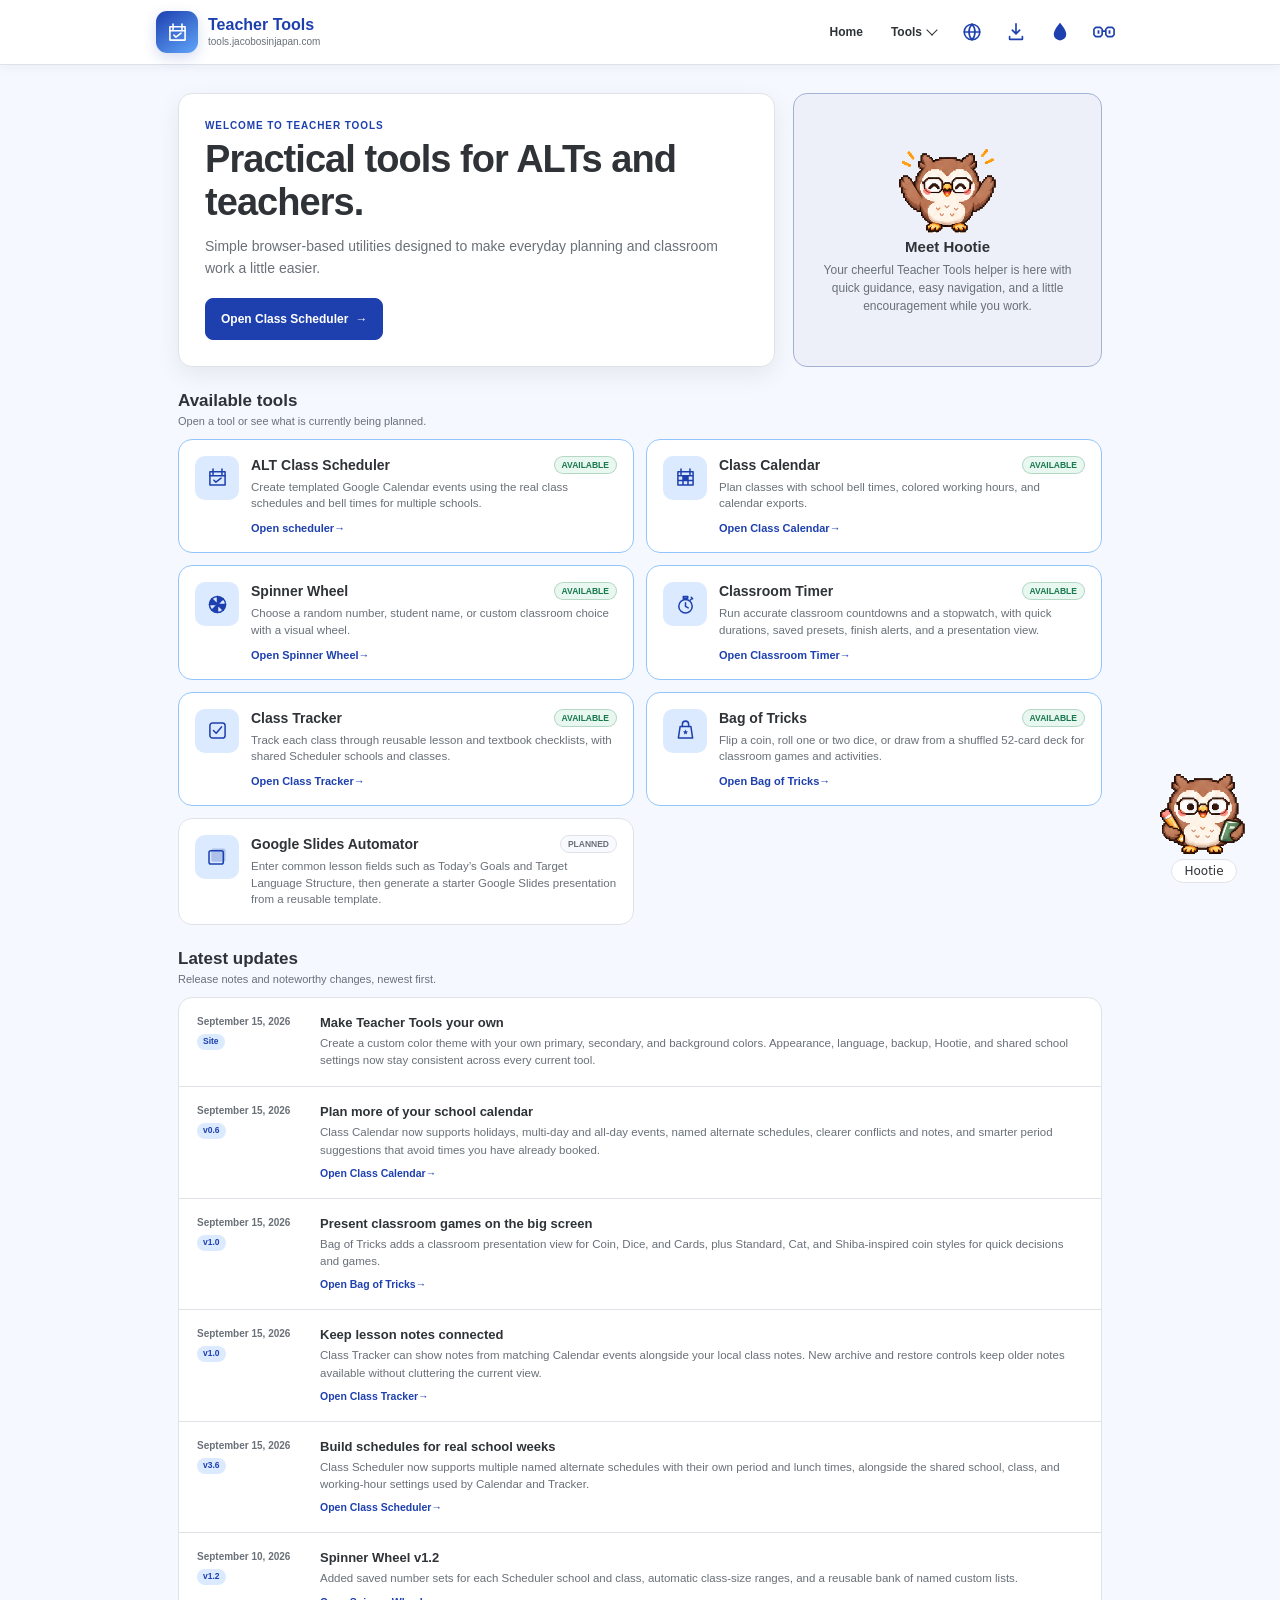
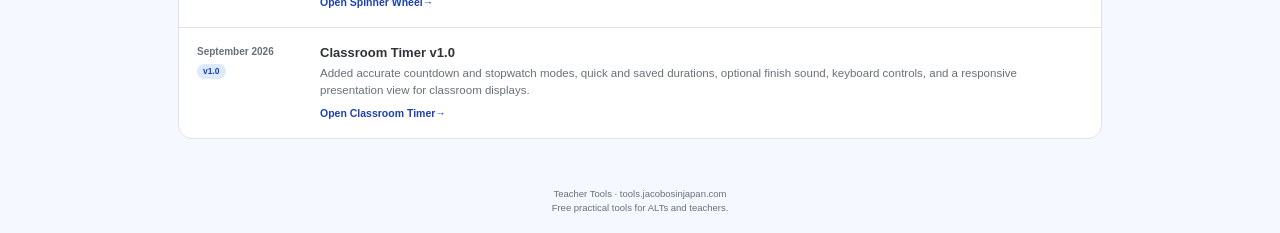
==== index.html @ 46472408 "Major Theme and Settings Update Added custom theme color selector, unified shared settings further, " ====
<!DOCTYPE html>
<!--
Teacher Tools Home
Copyright © 2026. All rights reserved.

-->
<html lang="en">
<head>
    <meta charset="UTF-8">
    <meta name="viewport" content="width=device-width, initial-scale=1.0">
    <meta name="description" content="Free practical browser-based tools for ALTs and teachers.">
    <title>Teacher Tools</title>
    <!-- TEACHER-TOOLS:FAVICON:START -->
    <link rel="icon" type="image/svg+xml" href="data:image/svg+xml,%3Csvg%20xmlns%3D%22http%3A%2F%2Fwww.w3.org%2F2000%2Fsvg%22%20viewBox%3D%220%200%2032%2032%22%3E%3Crect%20width%3D%2232%22%20height%3D%2232%22%20rx%3D%227%22%20fill%3D%22%232563eb%22%2F%3E%3Cg%20fill%3D%22none%22%20stroke%3D%22%23fff%22%20stroke-width%3D%222%22%20stroke-linecap%3D%22round%22%20stroke-linejoin%3D%22round%22%3E%3Cstyle%3E.fill%7Bfill%3A%23bfdbfe%3Bstroke%3A%23fff%7D%3C%2Fstyle%3E%3Cpath%20d%3D%22M7%209h18v16H7zM11%205v7M21%205v7M7%2014h18m-13%206%202.3%202.3%205.8-5.2%22%2F%3E%3C%2Fg%3E%3C%2Fsvg%3E">
<!-- TEACHER-TOOLS:FAVICON:END -->
    <!-- TEACHER-TOOLS:THEME-BOOTSTRAP:START -->
    <script>
        (() => {
            const key = "teacherTools.sitePreferences.v1";
            const languageKey = "teacherTools.siteLanguage.v1";
            const themes = ["ocean-blue", "color-pop", "pretty-in-pink", "true-dark", "custom"];

            try {
                const saved = JSON.parse(localStorage.getItem(key));
                const theme = saved && themes.includes(saved.theme) ? saved.theme : "ocean-blue";
                if (theme !== "ocean-blue") document.documentElement.setAttribute("data-theme", theme);
                if (theme === "custom") {
                    const valid = value => /^#[0-9a-f]{6}$/i.test(value || "");
                    const colors = {
                        primary: valid(saved.customColors?.primary) ? saved.customColors.primary.toLowerCase() : "#2563eb",
                        secondary: valid(saved.customColors?.secondary) ? saved.customColors.secondary.toLowerCase() : "#7c3aed",
                        background: valid(saved.customColors?.background) ? saved.customColors.background.toLowerCase() : "#f5f8ff"
                    };
                    const rgb = hex => [1, 3, 5].map(index => parseInt(hex.slice(index, index + 2), 16));
                    const hex = values => `#${values.map(value => Math.round(value).toString(16).padStart(2, "0")).join("")}`;
                    const mix = (a, b, amount) => hex(rgb(a).map((value, index) => value + (rgb(b)[index] - value) * amount));
                    const lum = value => { const channels = rgb(value).map(item => { const part = item / 255; return part <= .04045 ? part / 12.92 : ((part + .055) / 1.055) ** 2.4; }); return .2126 * channels[0] + .7152 * channels[1] + .0722 * channels[2]; };
                    const contrastText = value => 1.05 / (lum(value) + .05) >= (lum(value) + .05) / .05 ? "#ffffff" : "#111827";
                    const dark = lum(colors.background) < .3, surface = mix(colors.background, "#ffffff", dark ? .075 : .88), panel = mix(colors.background, surface, dark ? .42 : .68), text = dark ? "#f3f6fa" : "#24282d";
                    const tokens = { "--accent": colors.primary, "--accent-secondary": colors.secondary, "--accent-soft": mix(colors.primary, surface, dark ? .78 : .84), "--accent-border": mix(colors.primary, surface, dark ? .52 : .58), "--focus-ring": `${colors.primary}3d`, "--accent-contrast": contrastText(colors.primary), "--text": text, "--muted": mix(text, surface, dark ? .48 : .42), "--line": mix(text, surface, dark ? .79 : .86), "--bg": colors.background, "--surface": surface, "--panel": panel, "--danger": dark ? "#ff7676" : "#d93025", "--warning-bg": dark ? mix("#332b12", surface, .12) : "#fff8e1", "--warning-border": dark ? "#8a7125" : "#f5d67b", "--warning-text": dark ? "#ffe08a" : "#6f5200", "--tooltip-text": contrastText(colors.primary), "--custom-color-scheme": dark ? "dark" : "light" };
                    Object.entries(tokens).forEach(([name, value]) => document.documentElement.style.setProperty(name, value));
                }
            } catch (error) {
                // Ocean Blue remains the safe default when storage is unavailable.
            }

            try {
                const saved = JSON.parse(localStorage.getItem(languageKey));
                document.documentElement.lang = saved && ["en", "ja"].includes(saved.language)
                    ? saved.language
                    : "en";
            } catch (error) {
                document.documentElement.lang = "en";
            }
        })();
    </script>
<!-- TEACHER-TOOLS:THEME-BOOTSTRAP:END -->
    <style>
        /* TEACHER-TOOLS:SHARED-STYLES:START */
        /*
         * Teacher Tools canonical theme tokens.
         * This file is embedded into registered Workbench pages by the shared UI sync.
         * Published applets remain self-contained and never load this file at runtime.
         */

        :root {
            color-scheme: light;
            --accent: #1e40af;
            --accent-secondary: #60a5fa;
            --accent-soft: #dbeafe;
            --accent-border: #93c5fd;
            --focus-ring: rgba(30, 64, 175, 0.18);
            --text: #2f3337;
            --muted: #697078;
            --line: #dfe3e8;
            --bg: #f5f8ff;
            --surface: #ffffff;
            --panel: #f8faff;
            --danger: #d93025;
            --warning-bg: #fff8e1;
            --warning-border: #f5d67b;
            --warning-text: #6f5200;
            --tooltip-text: #ffffff;
        }

        html[data-theme="color-pop"] {
            --accent: #8b5cf6;
            --accent-secondary: #fbbf24;
            --accent-soft: #e9d5ff;
            --accent-border: #c4b5fd;
            --focus-ring: rgba(139, 92, 246, 0.18);
            --bg: #faf8ff;
            --panel: #fcfaff;
        }

        html[data-theme="pretty-in-pink"] {
            --accent: #db2777;
            --accent-secondary: #dd79a5;
            --accent-soft: #fce7f3;
            --accent-border: #f9a8d4;
            --focus-ring: rgba(219, 39, 119, 0.18);
            --bg: #fff8fb;
            --panel: #fffafd;
        }

        html[data-theme="true-dark"] {
            color-scheme: dark;
            --accent: #8ab4f8;
            --accent-secondary: #c4a7ff;
            --accent-soft: #18263c;
            --accent-border: #35557e;
            --focus-ring: rgba(138, 180, 248, 0.24);
            --text: #eef2f7;
            --muted: #a9b1bc;
            --line: #30363d;
            --bg: #000000;
            --surface: #0d0f12;
            --panel: #15191e;
            --danger: #ff7676;
            --warning-bg: #332b12;
            --warning-border: #8a7125;
            --warning-text: #ffe08a;
            --tooltip-text: #07101d;
        }

        html[data-theme="custom"] { color-scheme: var(--custom-color-scheme, light); }

        /* Global Teacher Tools page foundation */
        * { box-sizing: border-box; }

        html,
        body {
            min-height: 100%;
            margin: 0;
        }

        body {
            background: var(--bg);
            color: var(--text);
            font-family: -apple-system, BlinkMacSystemFont, "Segoe UI", Roboto, sans-serif;
            transition: background-color 180ms ease, color 180ms ease;
        }

        body.modal-open { overflow: hidden; }

        button,
        input,
        select,
        textarea { font: inherit; }

        button { -webkit-tap-highlight-color: transparent; }

        a:focus-visible,
        button:focus-visible,
        input:focus-visible,
        select:focus-visible,
        textarea:focus-visible,
        [tabindex]:focus-visible {
            outline: 2px solid var(--accent);
            outline-offset: 2px;
        }

        /* Shared Teacher Tools header */
        .site-header {
            position: sticky;
            top: 0;
            z-index: 100;
            background: var(--surface);
            border-bottom: 1px solid var(--line);
            box-shadow: 0 2px 12px rgba(0, 0, 0, 0.05);
        }
         .site-header-inner {
            position: relative;
            width: min(1000px, 100%);
            min-height: 64px;
            margin: 0 auto;
            padding: 9px 16px;
            display: flex;
            align-items: center;
            justify-content: space-between;
            gap: 18px;
        }
         .site-brand {
            min-width: 0;
            display: inline-flex;
            align-items: center;
            gap: 10px;
            color: inherit;
            text-decoration: none;
        }
         .site-brand-mark {
            width: 42px;
            height: 42px;
            flex: 0 0 42px;
            display: grid;
            place-items: center;
            color: #ffffff;
            background: linear-gradient(145deg, var(--accent), var(--accent-secondary));
            border-radius: 11px;
            box-shadow: 0 5px 14px var(--focus-ring);
        }
         html[data-theme="true-dark"] .site-brand-mark,
        html[data-theme="true-dark"] .button-primary { color: #07101d; }
         .site-brand-mark svg {
            width: 25px;
            height: 25px;
            fill: none;
            stroke: currentColor;
            stroke-width: 1.8;
            stroke-linecap: round;
            stroke-linejoin: round;
        }
         .site-brand-copy { min-width: 0; display: grid; gap: 1px; }
         .site-brand-title {
            overflow: hidden;
            color: var(--accent);
            font-size: 16px;
            font-weight: 750;
            line-height: 1.15;
            text-overflow: ellipsis;
            white-space: nowrap;
        }
         .site-brand-domain {
            overflow: hidden;
            color: var(--muted);
            font-size: 10px;
            line-height: 1.2;
            text-overflow: ellipsis;
            white-space: nowrap;
        }
         .site-nav,
        .site-header-actions { display: flex; align-items: center; gap: 4px; }
         .site-nav-link,
        .site-menu-toggle,
        .site-mobile-toggle {
            min-height: 40px;
            display: inline-flex;
            align-items: center;
            justify-content: center;
            gap: 6px;
            padding: 8px 11px;
            color: var(--text);
            background: transparent;
            border: 1px solid transparent;
            border-radius: 8px;
            font-size: 12px;
            font-weight: 650;
            line-height: 1;
            text-decoration: none;
            cursor: pointer;
        }
         .site-nav-link:hover,
        .site-menu-toggle:hover,
        .site-menu-toggle[aria-expanded="true"],
        .site-mobile-toggle:hover,
        .site-mobile-toggle[aria-expanded="true"] {
            color: var(--accent);
            background: var(--accent-soft);
            border-color: var(--accent-border);
        }
         .site-language-button,
         .site-data-button,
        .site-settings-button {
            width: 40px;
            height: 40px;
            flex: 0 0 40px;
            display: inline-flex;
            align-items: center;
            justify-content: center;
            padding: 0;
            color: var(--accent);
            background: transparent;
            border: 1px solid transparent;
            border-radius: 50%;
            cursor: pointer;
            transition: color 180ms ease;
        }
         .site-language-button:hover,
        .site-language-button[aria-expanded="true"],
        .site-data-button:hover,
        .site-data-button[aria-expanded="true"],
        .site-settings-button:hover,
        .site-settings-button[aria-expanded="true"] { color: var(--accent-secondary); }
         .site-language-button svg,
        .site-data-button svg {
            width: 22px;
            height: 22px;
            fill: none;
            stroke: currentColor;
            stroke-width: 1.8;
            stroke-linecap: round;
            stroke-linejoin: round;
        }
         .site-settings-button svg {
            width: 24px;
            height: 24px;
            fill: currentColor;
        }
         .settings-icon {
            width: 20px;
            height: 20px;
            fill: currentColor;
            transform-origin: center;
            transition: transform 260ms ease;
        }
         .icon-button:hover .settings-icon,
        .icon-button:focus-visible .settings-icon { transform: rotate(45deg); }
         .site-menu-chevron {
            width: 8px;
            height: 8px;
            border-right: 1.5px solid currentColor;
            border-bottom: 1.5px solid currentColor;
            transform: translateY(-2px) rotate(45deg);
            transition: transform 180ms ease;
        }
         .site-menu-toggle[aria-expanded="true"] .site-menu-chevron {
            transform: translateY(2px) rotate(225deg);
        }
         .site-mobile-toggle { width: 42px; height: 40px; padding: 0; display: none; line-height: 0; }
         .site-mobile-toggle svg {
            width: 22px;
            height: 22px;
            display: block;
            fill: none;
            stroke: currentColor;
            stroke-width: 2;
            stroke-linecap: round;
        }
         .site-tools-menu,
         .site-language-panel,
        .site-data-panel,
        .site-theme-panel {
            position: absolute;
            right: 16px;
            z-index: 120;
            top: calc(100% - 5px);
            background: var(--surface);
            border: 1px solid var(--line);
            border-radius: 11px;
            box-shadow: 0 16px 38px rgba(0, 0, 0, 0.18);
        }
         .site-tools-menu { width: min(300px, calc(100vw - 32px)); padding: 7px; }
        .site-data-panel { z-index: 121; width: min(380px, calc(100vw - 32px)); padding: 13px; }
        .site-language-panel { z-index: 121; width: min(340px, calc(100vw - 32px)); padding: 13px; }
        .site-theme-panel { z-index: 121; width: min(340px, calc(100vw - 32px)); padding: 13px; }
        .site-tools-menu[hidden], .site-language-panel[hidden], .site-data-panel[hidden], .site-theme-panel[hidden] { display: none; }
         .site-menu-label {
            padding: 6px 9px 5px;
            color: var(--muted);
            font-size: 9px;
            font-weight: 750;
            letter-spacing: 0.08em;
            text-transform: uppercase;
        }
         .site-menu-item {
            width: 100%;
            display: grid;
            grid-template-columns: 30px minmax(0, 1fr) auto;
            align-items: center;
            gap: 9px;
            padding: 8px 9px;
            color: var(--text);
            background: transparent;
            border: 0;
            border-radius: 8px;
            text-align: left;
            text-decoration: none;
        }
         a.site-menu-item:hover,
        .site-menu-item[aria-current="page"] { background: var(--accent-soft); }
        .site-menu-item[aria-disabled="true"] { opacity: 0.72; cursor: default; }
        .site-menu-home { display: none; }
         .site-menu-icon {
            width: 30px;
            height: 30px;
            display: grid;
            place-items: center;
            color: var(--accent);
            background: var(--accent-soft);
            border-radius: 7px;
            font-size: 14px;
        }
         .site-menu-icon svg {
            width: 20px;
            height: 20px;
            display: block;
            fill: none;
            stroke: currentColor;
            stroke-width: 1.7;
            stroke-linecap: round;
            stroke-linejoin: round;
        }
         .site-menu-icon .icon-fill {
            fill: currentColor;
            stroke: none;
        }
         .site-menu-name { display: block; font-size: 12px; font-weight: 700; }
         .site-menu-description {
            display: block;
            margin-top: 1px;
            color: var(--muted);
            font-size: 9.5px;
            font-weight: 500;
            line-height: 1.3;
        }
         .site-menu-status { color: var(--muted); font-size: 8.5px; font-weight: 700; }
         .site-language-header,
        .site-data-header,
        .site-theme-header {
            display: flex;
            align-items: center;
            justify-content: space-between;
            gap: 12px;
            margin-bottom: 3px;
        }
         .site-language-title,
        .site-data-title,
        .site-theme-title { margin: 0; font-size: 14px; }
         .site-language-close,
        .site-data-close,
        .site-theme-close,
        .close-button {
            width: 34px;
            height: 34px;
            display: inline-flex;
            align-items: center;
            justify-content: center;
            padding: 0;
            color: var(--muted);
            background: transparent;
            border: 0;
            border-radius: 7px;
            font-size: 22px;
            line-height: 1;
            cursor: pointer;
        }
         .site-language-close:hover,
        .site-data-close:hover,
        .site-theme-close:hover,
        .close-button:hover { color: var(--text); background: var(--panel); }
         .site-language-help,
        .site-data-help,
        .site-theme-help {
            margin: 0 0 11px;
            color: var(--muted);
            font-size: 10.5px;
            line-height: 1.45;
        }
        .site-language-label {
            display: block;
            margin: 0 0 5px;
            color: var(--text);
            font-size: 10.5px;
            font-weight: 700;
        }
        .site-language-select {
            width: 100%;
            min-height: 40px;
            padding: 8px 34px 8px 10px;
            color: var(--text);
            background: var(--surface);
            border: 1px solid var(--line);
            border-radius: 8px;
            font-size: 12px;
        }
        .site-language-select:hover { border-color: var(--accent-border); }
        .site-language-note {
            margin: 9px 0 0;
            color: var(--muted);
            font-size: 9.5px;
            line-height: 1.45;
        }
         .site-data-summary {
            display: grid;
            gap: 5px;
            margin: 0 0 11px;
            padding: 0;
            list-style: none;
        }
        .site-data-summary-item {
            display: flex;
            align-items: center;
            justify-content: space-between;
            gap: 10px;
            min-height: 30px;
            padding: 6px 8px;
            background: var(--panel);
            border: 1px solid var(--line);
            border-radius: 7px;
            font-size: 10.5px;
        }
        .site-data-summary-selection {
            min-width: 0;
            display: inline-flex;
            align-items: center;
            gap: 8px;
            cursor: pointer;
        }
        .site-data-checkbox {
            width: 16px;
            height: 16px;
            flex: 0 0 auto;
            margin: 0;
            accent-color: var(--accent);
            cursor: pointer;
        }
        .site-data-checkbox:disabled { cursor: default; opacity: 0.55; }
         .site-data-summary-state {
            flex: 0 0 auto;
            color: var(--muted);
            font-size: 8.5px;
            font-weight: 750;
            letter-spacing: 0.03em;
            text-transform: uppercase;
        }
         .site-data-summary-state.saved { color: var(--accent); }
         .site-data-summary-state.invalid { color: var(--danger); }
         .site-data-actions {
            display: grid;
            grid-template-columns: repeat(2, minmax(0, 1fr));
            gap: 8px;
        }
         .site-data-action {
            min-height: 38px;
            padding: 8px 10px;
            color: var(--text);
            background: var(--surface);
            border: 1px solid var(--line);
            border-radius: 8px;
            font-size: 10.5px;
            font-weight: 700;
            cursor: pointer;
        }
        .site-data-action:hover { color: var(--accent); border-color: var(--accent-border); }
        .site-data-action:disabled,
        .site-data-action:disabled:hover {
            color: var(--muted);
            background: var(--panel);
            border-color: var(--line);
            filter: none;
            cursor: not-allowed;
        }
         .site-data-action-primary {
            color: #ffffff;
            background: var(--accent);
            border-color: var(--accent);
        }
         .site-data-action-primary:hover { color: #ffffff; filter: brightness(0.96); }
         html[data-theme="true-dark"] .site-data-action-primary,
        html[data-theme="true-dark"] .site-data-action-primary:hover { color: #07101d; }
         .site-data-file {
            position: absolute;
            width: 1px;
            height: 1px;
            overflow: hidden;
            clip: rect(0 0 0 0);
            white-space: nowrap;
        }
         .site-data-note {
            margin: 10px 0 0;
            color: var(--muted);
            font-size: 9.5px;
            line-height: 1.45;
        }
         .site-data-status {
            min-height: 15px;
            margin: 7px 0 0;
            color: var(--muted);
            font-size: 9.5px;
            font-weight: 650;
            line-height: 1.4;
        }
         .site-data-status.error { color: var(--danger); }
         .site-theme-options {
            display: grid;
            grid-template-columns: repeat(2, minmax(0, 1fr));
            gap: 8px;
        }
         .site-theme-option {
            --theme-primary: #1e40af;
            --theme-secondary: #60a5fa;
            --theme-light: #dbeafe;
            position: relative;
            display: grid;
            gap: 6px;
            padding: 7px;
            border: 1px solid var(--line);
            border-radius: 8px;
            cursor: pointer;
        }
         .site-theme-option:hover,
        .site-theme-option.selected { border-color: var(--theme-primary); }
         .site-theme-option.selected {
            box-shadow: 0 0 0 2px color-mix(in srgb, var(--theme-primary) 18%, transparent);
        }
         .site-theme-option input { position: absolute; opacity: 0; pointer-events: none; }
        .site-theme-option:focus-within { outline: 2px solid var(--theme-primary); outline-offset: 2px; }
         .site-theme-preview {
            height: 25px;
            display: flex;
            overflow: hidden;
            border: 1px solid color-mix(in srgb, var(--theme-primary) 25%, transparent);
            border-radius: 5px;
        }
         .site-theme-preview span:nth-child(1) { flex: 1.35; background: var(--theme-primary); }
        .site-theme-preview span:nth-child(2) { flex: 0.8; background: var(--theme-secondary); }
        .site-theme-preview span:nth-child(3) { flex: 1; background: var(--theme-light); }
         .site-theme-name {
            overflow: hidden;
            color: var(--text);
            font-size: 9.5px;
            font-weight: 700;
            text-align: center;
            text-overflow: ellipsis;
            white-space: nowrap;
        }
         .site-theme-option[data-theme-option="color-pop"] {
            --theme-primary: #8b5cf6; --theme-secondary: #fbbf24; --theme-light: #e9d5ff;
        }
         .site-theme-option[data-theme-option="pretty-in-pink"] {
            --theme-primary: #db2777; --theme-secondary: #dd79a5; --theme-light: #fce7f3;
        }
        .site-theme-option[data-theme-option="true-dark"] {
            --theme-primary: #8ab4f8; --theme-secondary: #c4a7ff; --theme-light: #0d0f12;
        }
        .site-theme-option[data-theme-option="custom"] {
            --theme-primary: var(--custom-preview-primary, #2563eb);
            --theme-secondary: var(--custom-preview-secondary, #7c3aed);
            --theme-light: var(--custom-preview-background, #f5f8ff);
        }
        .site-custom-theme-controls {
            margin-top: 10px;
            padding-top: 10px;
            border-top: 1px solid var(--line);
        }
        .site-custom-theme-controls[hidden] { display: none; }
        .site-custom-theme-pickers { display: grid; grid-template-columns: repeat(3, minmax(0, 1fr)); gap: 7px; }
        .site-custom-theme-pickers label { display: grid; gap: 4px; color: var(--muted); font-size: 9.5px; font-weight: 700; text-align: center; }
        .site-custom-theme-pickers input[type="color"] { width: 100%; height: 34px; padding: 3px; background: var(--surface); border: 1px solid var(--line); border-radius: 7px; cursor: pointer; }
        .site-custom-theme-reset { width: 100%; min-height: 32px; margin-top: 8px; color: var(--accent); background: var(--surface); border: 1px solid var(--accent-border); border-radius: 7px; font: inherit; font-size: 9.5px; font-weight: 700; cursor: pointer; }
        .site-custom-theme-reset:hover { background: var(--accent-soft); }
        .site-custom-theme-note { margin: 7px 0 0; color: var(--muted); font-size: 9px; line-height: 1.4; }
        html[data-theme="custom"] .button-primary,
        html[data-theme="custom"] .primary { color: var(--accent-contrast) !important; }
        html[data-theme="custom"] .site-brand-mark { color: var(--accent-contrast); }

        /* Shared contextual help */
        .field-label-row,
        .section-heading-row,
        .mode-heading-row {
            display: flex;
            align-items: center;
            justify-content: space-between;
            gap: 8px;
        }

        .field-label-row {
            justify-content: flex-start;
            min-height: 15px;
        }

        .field-label-row > label,
        .field-label-row > .field-label { margin-block: 0; }

        .tooltip-trigger {
            width: 13px;
            height: 13px;
            flex: 0 0 13px;
            align-self: center;
            display: inline-grid;
            place-items: center;
            padding: 0;
            color: var(--accent);
            background: color-mix(in srgb, var(--accent-soft) 35%, var(--surface));
            border: 1px solid var(--accent-border);
            border-radius: 50%;
            font-family: Georgia, "Times New Roman", serif;
            font-size: 8.5px;
            font-weight: 750;
            line-height: 11px;
            cursor: help;
        }

        .tooltip-trigger:hover,
        .tooltip-trigger:focus-visible,
        .tooltip-trigger[aria-expanded="true"] {
            color: var(--accent-secondary);
            background: var(--accent-soft);
            border-color: var(--accent-secondary);
        }

        .teacher-tools-tooltip {
            --tooltip-arrow-left: 50%;
            --tooltip-background: var(--accent);
            --tooltip-border-color: var(--accent-border);
            --tooltip-foreground: var(--tooltip-text);
            position: fixed;
            z-index: 400;
            width: max-content;
            min-width: min(170px, calc(100vw - 24px));
            max-width: min(300px, calc(100vw - 24px));
            pointer-events: none;
        }

        .teacher-tools-tooltip[hidden] { display: none; }

        .teacher-tools-tooltip-content {
            max-height: calc(100dvh - 24px);
            overflow-y: auto;
            padding: 8px 10px;
            color: var(--tooltip-foreground);
            background: var(--tooltip-background);
            border: 1px solid var(--tooltip-border-color);
            border-radius: 8px;
            box-shadow: 0 8px 24px rgba(0, 0, 0, 0.22);
            font-size: 11px;
            font-weight: 500;
            line-height: 1.45;
            overflow-wrap: anywhere;
            white-space: normal;
        }

        .teacher-tools-tooltip::before {
            content: "";
            position: absolute;
            left: var(--tooltip-arrow-left);
            width: 9px;
            height: 9px;
            background: var(--tooltip-background);
            border: 1px solid var(--tooltip-border-color);
            transform: translateX(-50%) rotate(45deg);
        }

        .teacher-tools-tooltip[data-placement="below"]::before {
            top: -5px;
            border-right: 0;
            border-bottom: 0;
        }

        .teacher-tools-tooltip[data-placement="above"]::before {
            bottom: -5px;
            border-left: 0;
            border-top: 0;
        }

        .teacher-tools-tooltip.warning {
            --tooltip-background: var(--warning-text);
            --tooltip-border-color: var(--warning-border);
            --tooltip-foreground: var(--warning-bg);
        }

        /* Shared input and optional-mode patterns */
        .section-card,
        .mode-panel {
            padding: 15px;
            background: var(--panel);
            border: 1px solid var(--line);
            border-radius: 10px;
        }

        .section-card + .section-card,
        .section-card + .mode-panel,
        .mode-panel + .section-card { margin-top: 14px; }

        .section-heading {
            margin: 0;
            font-size: 14px;
            line-height: 1.3;
        }

        .section-copy {
            margin: 4px 0 12px;
            color: var(--muted);
            font-size: 11px;
            line-height: 1.45;
        }

        .control-grid {
            display: grid;
            grid-template-columns: repeat(2, minmax(0, 1fr));
            gap: 12px;
        }

        .field-full { grid-column: 1 / -1; }

        .checkbox-control,
        .mode-switch {
            display: inline-flex;
            align-items: center;
            gap: 8px;
            margin: 0;
            color: var(--text);
            font-size: 11.5px;
            font-weight: 650;
            cursor: pointer;
            user-select: none;
        }

        .mode-switch-group {
            flex: 0 0 auto;
            display: inline-flex;
            align-items: center;
            gap: 7px;
        }

        .checkbox-control input { accent-color: var(--accent); }

        .mode-panel {
            transition: background-color 180ms ease, border-color 180ms ease, box-shadow 180ms ease;
        }

        .mode-panel.active {
            color: var(--warning-text);
            background: var(--warning-bg);
            border-color: var(--warning-border);
            box-shadow: 0 0 0 1px color-mix(in srgb, var(--warning-border) 24%, transparent);
        }

        .mode-panel.active .section-copy,
        .mode-panel.active .helper-text { color: var(--warning-text); }

        .mode-panel.active .mode-switch,
        .mode-panel.active .field-label { color: var(--warning-text); }

        .mode-panel.active .tooltip-trigger {
            color: var(--warning-text);
            background: color-mix(in srgb, var(--warning-bg) 70%, var(--surface));
            border-color: var(--warning-border);
        }

        .mode-switch input {
            position: absolute;
            opacity: 0;
            pointer-events: none;
        }

        .mode-switch-track {
            position: relative;
            width: 42px;
            height: 23px;
            flex: 0 0 42px;
            background: color-mix(in srgb, var(--muted) 38%, var(--surface));
            border-radius: 999px;
            transition: background-color 180ms ease;
        }

        .mode-switch-track::after {
            content: "";
            position: absolute;
            top: 2px;
            left: 2px;
            width: 19px;
            height: 19px;
            background: var(--surface);
            border-radius: 50%;
            box-shadow: 0 1px 4px rgba(0, 0, 0, 0.25);
            transition: transform 180ms ease;
        }

        .mode-switch input:checked + .mode-switch-track { background: #e6a536; }
        .mode-switch input:checked + .mode-switch-track::after { transform: translateX(19px); }
        .mode-switch input:focus-visible + .mode-switch-track { outline: 2px solid var(--accent); outline-offset: 2px; }
        html[data-theme="true-dark"] .mode-switch-track::after { background: #f3f5f7; }

        .mode-details {
            margin-top: 13px;
            padding-top: 13px;
            border-top: 1px solid var(--warning-border);
        }

        .mode-details[hidden] { display: none; }

        .disclosure-button {
            min-height: 36px;
            display: inline-flex;
            align-items: center;
            gap: 6px;
            padding: 5px 0;
            color: var(--accent);
            background: transparent;
            border: 0;
            font-size: 11.5px;
            font-weight: 700;
            cursor: pointer;
        }

        .disclosure-indicator { transition: transform 180ms ease; }
        .disclosure-button[aria-expanded="true"] .disclosure-indicator { transform: rotate(45deg); }
        .disclosure-panel { margin-top: 9px; }
        .disclosure-panel[hidden] { display: none; }

        /* Canonical applet identity and Getting Started treatment. */
        body .app-shell .app-header .version-badge {
            flex: 0 0 auto;
            padding: 3px 7px;
            color: var(--accent);
            background: var(--accent-soft);
            border: 1px solid var(--accent-border);
            border-radius: 999px;
            font-size: 10px;
            font-weight: 750;
            line-height: 1.2;
            white-space: nowrap;
        }

        body .app-shell .app-header .help-button-mark {
            width: 21px;
            height: 21px;
            display: inline-grid;
            place-items: center;
            border: 1.8px solid currentColor;
            border-radius: 50%;
            font-size: 13px;
            font-weight: 800;
            line-height: 1;
        }

        body .app-shell .app-header .icon-button {
            width: 40px;
            height: 40px;
            flex: 0 0 40px;
            display: inline-flex;
            align-items: center;
            justify-content: center;
            padding: 0;
            color: var(--accent);
            background: transparent;
            border: 0;
            border-radius: 50%;
            cursor: pointer;
            transition: color 180ms ease;
        }

        body .app-shell .app-header .icon-button:hover,
        body .app-shell .app-header .icon-button:focus-visible {
            color: var(--accent-secondary);
            background: transparent;
            border-color: transparent;
        }

        #helpModal .tutorial-intro,
        #helpModal .help-intro,
        #helpModal .modal-intro,
        #tutorialModal .tutorial-intro {
            margin: 0 0 14px;
            color: var(--muted);
            font-size: 12px;
            line-height: 1.5;
        }

        #helpModal .tutorial-steps,
        #helpModal .help-steps,
        #helpModal .help-list,
        #tutorialModal .tutorial-steps {
            display: grid;
            gap: 10px;
            margin: 0;
            padding: 0;
            list-style: none;
        }

        #helpModal .tutorial-step,
        #helpModal .help-step,
        #helpModal .help-list > li,
        #tutorialModal .tutorial-step {
            display: grid;
            grid-template-columns: 30px minmax(0, 1fr);
            gap: 11px;
            align-items: start;
            padding: 12px;
            color: var(--text);
            background: var(--panel);
            border: 1px solid var(--line);
            border-radius: 9px;
        }

        #helpModal .tutorial-number,
        #helpModal .help-number,
        #tutorialModal .tutorial-number,
        #tutorialModal .tutorial-step-number {
            width: 30px;
            height: 30px;
            display: inline-grid;
            place-items: center;
            color: var(--accent);
            background: var(--accent-soft);
            border: 1px solid var(--accent-border);
            border-radius: 8px;
            font-size: 12px;
            font-weight: 800;
            line-height: 1;
        }

        #helpModal .tutorial-step h3,
        #helpModal .help-step h3,
        #helpModal .help-list h3,
        #tutorialModal .tutorial-step h3 {
            margin: 1px 0 3px;
            color: var(--text);
            font-size: 13px;
            font-weight: 750;
            line-height: 1.3;
        }

        #helpModal .tutorial-step p,
        #helpModal .help-step p,
        #helpModal .help-list p,
        #tutorialModal .tutorial-step p {
            margin: 0;
            color: var(--muted);
            font-size: 11px;
            line-height: 1.45;
        }

        #helpModal .notice,
        #helpModal .privacy-note,
        #tutorialModal .notice,
        #tutorialModal .privacy-note {
            margin: 12px 0 0;
            padding: 10px 12px;
            color: var(--warning-text);
            background: var(--warning-bg);
            border: 1px solid var(--warning-border);
            border-radius: 8px;
            font-size: 11px;
            line-height: 1.5;
        }

        #helpModal .tutorial-step .help-link,
        #tutorialModal .tutorial-step .tutorial-step-action {
            grid-column: 2;
            justify-self: start;
        }

        @media (max-width: 620px) {
            .site-header-inner { min-height: 58px; padding: 8px 10px; }
            .site-brand-mark { width: 38px; height: 38px; flex-basis: 38px; border-radius: 9px; }
            .site-brand-title { font-size: 14px; }
            .site-nav { display: none; }
            .site-mobile-toggle { display: inline-flex; }
            .site-tools-menu,
            .site-language-panel,
            .site-data-panel,
            .site-theme-panel { top: calc(100% - 4px); right: 10px; width: calc(100vw - 20px); }
            .site-menu-home { display: grid; }
            .control-grid { grid-template-columns: 1fr; }
            .field-full { grid-column: auto; }
            .section-card,
            .mode-panel { padding: 13px; }
        }

        @media (max-width: 380px) {
            .site-brand-domain { display: none; }
        }
/* TEACHER-TOOLS:SHARED-STYLES:END */

        .home-main {
            --success: #18794e;
            --success-soft: #e8f7ef;
            width: min(960px, 100%);
            margin: 0 auto;
            padding: 28px 18px 34px;
        }

        html[data-theme="true-dark"] .home-main {
            --success: #75d5a6;
            --success-soft: #163426;
        }

        .home-intro {
            display: grid;
            grid-template-columns: minmax(0, 1.45fr) minmax(230px, .75fr);
            gap: 18px;
            align-items: stretch;
        }

        .welcome-panel,
        .hootie-feature,
        .tool-entry,
        .updates-panel {
            background: var(--surface);
            border: 1px solid var(--line);
            border-radius: 14px;
            box-shadow: 0 8px 24px rgba(0,0,0,.07);
        }

        .welcome-panel {
            padding: 26px;
        }

        .welcome-kicker {
            margin: 0 0 7px;
            color: var(--accent);
            font-size: 10px;
            font-weight: 800;
            letter-spacing: .09em;
            text-transform: uppercase;
        }

        .welcome-title {
            max-width: 600px;
            margin: 0;
            color: var(--text);
            font-size: clamp(25px, 4vw, 38px);
            line-height: 1.12;
            letter-spacing: -.025em;
        }

        .welcome-copy {
            max-width: 620px;
            margin: 12px 0 0;
            color: var(--muted);
            font-size: 14px;
            line-height: 1.6;
        }

        .primary-link {
            min-height: 42px;
            display: inline-flex;
            align-items: center;
            justify-content: center;
            gap: 7px;
            margin-top: 18px;
            padding: 10px 15px;
            color: #ffffff;
            background: var(--accent);
            border: 1px solid var(--accent);
            border-radius: 8px;
            font-size: 12px;
            font-weight: 700;
            text-decoration: none;
        }

        .primary-link:hover { filter: brightness(.96); }

        html[data-theme="true-dark"] .primary-link { color: #07101d; }

        .hootie-feature {
            display: flex;
            flex-direction: column;
            align-items: center;
            justify-content: center;
            padding: 17px 20px 19px;
            text-align: center;
            background: color-mix(in srgb, var(--accent) 8%, var(--surface));
            border-color: color-mix(in srgb, var(--accent) 30%, var(--line));
            box-shadow: none;
        }

        .hootie-feature-art {
            width: 120px;
            height: 96px;
            flex: 0 0 auto;
            background: url('/assets/hootie/hootie-sprites.v2.webp') no-repeat -120px -96px / 480px 480px;
            image-rendering: pixelated;
        }

        .hootie-feature-title {
            margin: 0 0 6px;
            color: var(--text);
            font-size: 15px;
        }

        .hootie-feature-copy {
            margin: 0;
            color: var(--muted);
            font-size: 12px;
            line-height: 1.5;
        }

        .home-section {
            margin-top: 24px;
        }

        .section-heading-row {
            display: flex;
            align-items: end;
            justify-content: space-between;
            gap: 14px;
            margin-bottom: 9px;
        }

        .section-title {
            margin: 0;
            font-size: 17px;
        }

        .section-description {
            margin: 3px 0 0;
            color: var(--muted);
            font-size: 11px;
            line-height: 1.45;
        }

        .tool-list {
            display: grid;
            grid-template-columns: repeat(2, minmax(0, 1fr));
            gap: 12px;
        }

        .tool-entry {
            position: relative;
            display: grid;
            grid-template-columns: 44px minmax(0, 1fr);
            gap: 12px;
            padding: 16px;
            box-shadow: none;
        }

        .tool-entry.available {
            border-color: var(--accent-border);
        }

        .tool-icon {
            width: 44px;
            height: 44px;
            display: grid;
            place-items: center;
            color: var(--accent);
            background: var(--accent-soft);
            border-radius: 10px;
            font-size: 20px;
        }

        .tool-icon svg {
            width: 25px;
            height: 25px;
            display: block;
            fill: none;
            stroke: currentColor;
            stroke-width: 1.7;
            stroke-linecap: round;
            stroke-linejoin: round;
        }

        .tool-icon .icon-fill {
            fill: currentColor;
            stroke: none;
        }

        .tool-name-row {
            display: flex;
            align-items: center;
            justify-content: space-between;
            gap: 10px;
        }

        .tool-name {
            margin: 0;
            font-size: 14px;
        }

        .tool-status {
            flex: 0 0 auto;
            padding: 3px 7px;
            color: var(--muted);
            background: var(--panel);
            border: 1px solid var(--line);
            border-radius: 999px;
            font-size: 8.5px;
            font-weight: 750;
            text-transform: uppercase;
        }

        .tool-entry.available .tool-status {
            color: var(--success);
            background: var(--success-soft);
            border-color: color-mix(in srgb, var(--success) 25%, transparent);
        }

        .tool-description {
            margin: 5px 0 0;
            color: var(--muted);
            font-size: 11.5px;
            line-height: 1.45;
        }

        .tool-link {
            display: inline-flex;
            margin-top: 10px;
            color: var(--accent);
            font-size: 11px;
            font-weight: 700;
            text-decoration: none;
        }

        .tool-link:hover { text-decoration: underline; }

        .updates-panel {
            overflow: hidden;
            box-shadow: none;
        }

        .update-entry {
            display: grid;
            grid-template-columns: 105px minmax(0, 1fr);
            gap: 18px;
            padding: 17px 18px;
        }

        .update-entry + .update-entry { border-top: 1px solid var(--line); }

        .update-date {
            color: var(--muted);
            font-size: 10px;
            font-weight: 650;
            line-height: 1.4;
        }

        .update-version {
            display: inline-block;
            margin-top: 5px;
            padding: 2px 6px;
            color: var(--accent);
            background: var(--accent-soft);
            border-radius: 999px;
            font-size: 8.5px;
            font-weight: 750;
        }

        .update-title {
            margin: 0 0 5px;
            font-size: 13px;
        }

        .update-copy {
            margin: 0;
            color: var(--muted);
            font-size: 11.5px;
            line-height: 1.5;
        }

        .update-link {
            display: inline-flex;
            margin-top: 8px;
            color: var(--accent);
            font-size: 10.5px;
            font-weight: 700;
            text-decoration: none;
        }

        .update-link:hover { text-decoration: underline; }

        .site-footer {
            padding: 14px 18px 18px;
            color: var(--muted);
            text-align: center;
            font-size: 9.5px;
            line-height: 1.45;
        }

        @media (max-width: 700px) {
            .home-intro { grid-template-columns: 1fr; }
            .hootie-feature {
                display: grid;
                grid-template-columns: 120px minmax(0, 1fr);
                gap: 14px;
                text-align: left;
            }
        }

        @media (max-width: 620px) {
            .home-main { padding: 16px 8px 24px; }
            .welcome-panel { padding: 20px 17px; }
            .tool-list { grid-template-columns: 1fr; }
            .update-entry { grid-template-columns: 1fr; gap: 6px; }
            .update-version { margin: 0 0 0 6px; }
        }

        @media (max-width: 380px) {
            .welcome-title { font-size: 25px; }
            .hootie-feature { grid-template-columns: 1fr; text-align: center; }
            .tool-entry { grid-template-columns: 38px minmax(0, 1fr); padding: 13px; }
            .tool-icon { width: 38px; height: 38px; }
        }

        @media (prefers-reduced-motion: reduce) {
            *, *::before, *::after {
                scroll-behavior: auto !important;
                transition-duration: .01ms !important;
                animation-duration: .01ms !important;
            }
        }
    </style>
</head>
<body>
    <!-- TEACHER-TOOLS:SITE-HEADER:START -->
    <header class="site-header" data-teacher-tools-header>
        <div class="site-header-inner">
            <a class="site-brand" href="/" aria-label="Teacher Tools home" data-i18n-aria-label="nav.homeAria" aria-current="page">
                <span class="site-brand-mark" aria-hidden="true">
                    <svg viewBox="0 0 28 28">
                        <path d="M5.5 7.5h17v15h-17z" />
                        <path d="M9 4.5v6M19 4.5v6M5.5 12h17" />
                        <path d="m10 17 2.2 2.2L18 14.7" />
                    </svg>
                </span>
                <span class="site-brand-copy">
                    <span class="site-brand-title">Teacher Tools</span>
                    <span class="site-brand-domain">tools.jacobosinjapan.com</span>
                </span>
            </a>
             <div class="site-header-actions">
                <nav class="site-nav" aria-label="Main navigation" data-i18n-aria-label="nav.mainAria">
                    <a class="site-nav-link" href="/" data-i18n="nav.home" aria-current="page">Home</a>
                    <button type="button" id="siteToolsMenuButton" class="site-menu-toggle" aria-expanded="false" aria-controls="siteToolsMenu">
                        <span data-i18n="nav.tools">Tools</span> <span class="site-menu-chevron" aria-hidden="true"></span>
                    </button>
                </nav>
                 <button type="button" id="siteLanguageButton" class="site-language-button" aria-label="Open language settings" aria-expanded="false" aria-controls="siteLanguagePanel" title="Language" data-i18n-aria-label="language.open" data-i18n-title="language.title">
                    <svg viewBox="0 0 24 24" aria-hidden="true">
                        <circle cx="12" cy="12" r="8.5" />
                        <path d="M3.8 12h16.4M12 3.5c2.2 2.3 3.3 5.1 3.3 8.5S14.2 18.2 12 20.5M12 3.5C9.8 5.8 8.7 8.6 8.7 12s1.1 6.2 3.3 8.5" />
                    </svg>
                </button>
                 <button type="button" id="siteDataButton" class="site-data-button" aria-label="Open Teacher Tools backup and restore" aria-expanded="false" aria-controls="siteDataPanel" title="Backup & restore" data-i18n-aria-label="backup.open" data-i18n-title="backup.title">
                    <svg viewBox="0 0 24 24" aria-hidden="true">
                        <path d="M12 3v11M8 10l4 4 4-4M5 17v3h14v-3" />
                    </svg>
                </button>
                 <button type="button" id="siteSettingsButton" class="site-settings-button" aria-label="Open site appearance settings" aria-expanded="false" aria-controls="siteThemePanel" title="Appearance" data-i18n-aria-label="appearance.open" data-i18n-title="appearance.title">
                    <svg viewBox="0 0 24 24" aria-hidden="true">
                        <path d="M12 2.8S5.8 9.6 5.8 14.2a6.2 6.2 0 0 0 12.4 0C18.2 9.6 12 2.8 12 2.8Z" />
                    </svg>
                </button>
                 <button type="button" id="siteHootieButton" class="site-data-button site-hootie-button" aria-label="Tuck Hootie away" aria-pressed="true" title="Tuck Hootie away" hidden>
                    <svg viewBox="0 0 24 24" aria-hidden="true" focusable="false">
                        <path d="M3 7h5l2 2v6l-2 2H3l-2-2V9Zm13 0h5l2 2v6l-2 2h-5l-2-2V9ZM10 11h4" />
                        <path d="M5 10h2v4H5zm12 0h2v4h-2z" fill="currentColor" stroke="none" />
                    </svg>
                </button>
                 <button type="button" id="siteMobileMenuButton" class="site-mobile-toggle" aria-label="Open navigation" aria-expanded="false" aria-controls="siteToolsMenu" data-i18n-aria-label="nav.open">
                    <svg viewBox="0 0 24 24" aria-hidden="true">
                        <path d="M5 7h14M5 12h14M5 17h14" />
                    </svg>
                </button>
            </div>
             <nav id="siteToolsMenu" class="site-tools-menu" aria-label="Tools" data-i18n-aria-label="nav.tools" hidden>
                <a class="site-menu-item site-menu-home" href="/" aria-current="page">
                    <span class="site-menu-icon" aria-hidden="true">⌂</span>
                    <span><span class="site-menu-name" data-i18n="nav.home">Home</span><span class="site-menu-description" data-i18n="nav.homeDescription">Teacher Tools overview and updates</span></span>
                    <span class="site-menu-status" data-i18n="nav.status.HERE">HERE</span>
                </a>
                 <div class="site-menu-label" data-i18n="nav.available">Available tools</div>
                <a class="site-menu-item" href="/scheduler/">
                    <span class="site-menu-icon" aria-hidden="true">
                        <svg viewBox="0 0 28 28">
                            <path d="M5.5 7.5h17v15h-17z" />
                            <path d="M9 4.5v6M19 4.5v6M5.5 12h17" />
                            <path d="m10 17 2.2 2.2L18 14.7" />
                        </svg>
                    </span>
                    <span><span class="site-menu-name" data-i18n="tool.scheduler">Class Scheduler</span><span class="site-menu-description" data-i18n="tool.schedulerDescription">Create calendar events from bell times</span></span>
                    <span class="site-menu-status" data-i18n="nav.status.OPEN">OPEN</span>
                </a>
                <a class="site-menu-item" href="/calendar/">
                    <span class="site-menu-icon" aria-hidden="true">
                        <svg viewBox="0 0 28 28">
                            <path d="M5.5 7.5h17v15h-17zM9 4.5v6M19 4.5v6M5.5 12h17M11.2 12v10.5M16.8 12v10.5M5.5 17.25h17" />
                            <path class="icon-fill" d="M11.2 12h5.6v5.25h-5.6z" />
                        </svg>
                    </span>
                    <span><span class="site-menu-name" data-i18n="tool.calendar">Class Calendar</span><span class="site-menu-description" data-i18n="tool.calendarDescription">Plan classes with school bell times</span></span>
                    <span class="site-menu-status" data-i18n="nav.status.OPEN">OPEN</span>
                </a>
                <a class="site-menu-item" href="/spinner/">
                    <span class="site-menu-icon" aria-hidden="true">
                        <svg viewBox="0 0 28 28">
                            <path class="icon-fill" d="M14 14V5a9 9 0 0 1 6.36 2.64ZM14 14h9a9 9 0 0 1-2.64 6.36ZM14 14v9a9 9 0 0 1-6.36-2.64ZM14 14H5a9 9 0 0 1 2.64-6.36Z" />
                            <circle cx="14" cy="14" r="9" />
                            <path d="M14 5v18M5 14h18M7.64 7.64l12.72 12.72M20.36 7.64 7.64 20.36" />
                        </svg>
                    </span>
                    <span><span class="site-menu-name" data-i18n="tool.spinner">Spinner Wheel</span><span class="site-menu-description" data-i18n="tool.spinnerDescription">Choose a random number, name, or custom choice</span></span>
                    <span class="site-menu-status" data-i18n="nav.status.OPEN">OPEN</span>
                </a>
                 <a class="site-menu-item" href="/timer/">
                    <span class="site-menu-icon" aria-hidden="true">
                        <svg viewBox="0 0 28 28">
                            <circle cx="14" cy="16" r="7.5" />
                            <path d="M11.5 5h5v2h-5zM14 7v1.5" />
                            <path d="m19.5 9 2-2M20.5 6l1.5 1.5" />
                            <path d="M14 12v4l3 1.8" />
                        </svg>
                    </span>
                    <span><span class="site-menu-name" data-i18n="tool.timer">Classroom Timer</span><span class="site-menu-description" data-i18n="tool.timerDescription">Time classroom activities and games</span></span>
                    <span class="site-menu-status" data-i18n="nav.status.OPEN">OPEN</span>
                </a>
                 <a class="site-menu-item" href="/tracker/">
                    <span class="site-menu-icon" aria-hidden="true">
                        <svg viewBox="0 0 28 28">
                            <rect x="5.5" y="5.5" width="17" height="17" rx="3" />
                            <path d="m9.5 14 3 3 6-7" />
                        </svg>
                    </span>
                    <span><span class="site-menu-name" data-i18n="tool.tracker">Class Tracker</span><span class="site-menu-description" data-i18n="tool.trackerDescription">Track lesson and textbook progress</span></span>
                    <span class="site-menu-status" data-i18n="nav.status.OPEN">OPEN</span>
                </a>
                 <a class="site-menu-item" href="/tricks/">
                    <span class="site-menu-icon" aria-hidden="true">
                        <svg viewBox="0 0 28 28">
                            <path d="M8 9.5h12l2 13H6Z" />
                            <path d="M10.5 9.5V7a3.5 3.5 0 0 1 7 0v2.5" />
                            <path class="icon-fill" d="m14 13 .8 1.8 2 .2-1.5 1.4.4 2-1.7-1-1.7 1 .4-2-1.5-1.4 2-.2Z" />
                        </svg>
                    </span>
                    <span><span class="site-menu-name" data-i18n="tool.tricks">Bag of Tricks</span><span class="site-menu-description" data-i18n="tool.tricksDescription">Flip, roll, and draw for classroom games</span></span>
                    <span class="site-menu-status" data-i18n="nav.status.OPEN">OPEN</span>
                </a>

                 <div class="site-menu-label" data-i18n="nav.planned">Planned tools</div>
                 <div class="site-menu-item" aria-disabled="true">
                    <span class="site-menu-icon" aria-hidden="true">
                        <svg viewBox="0 0 28 28">
                            <rect class="icon-fill" x="7" y="5" width="16" height="15" rx="2" opacity=".24" />
                            <rect x="4.5" y="7.5" width="16" height="15" rx="2" />
                        </svg>
                    </span>
                    <span><span class="site-menu-name" data-i18n="tool.slides">Google Slides Automator</span><span class="site-menu-description" data-i18n="tool.slidesDescription">Build lesson slides from common fields</span></span>
                    <span class="site-menu-status" data-i18n="nav.status.PLANNED">PLANNED</span>
                </div>
            </nav>
             <section id="siteDataPanel" class="site-data-panel" role="dialog" aria-labelledby="siteDataTitle" hidden>
                <div class="site-data-header">
                    <h2 id="siteDataTitle" class="site-data-title" data-i18n="backup.title">Backup & restore</h2>
                    <button type="button" id="siteDataCloseButton" class="site-data-close" aria-label="Close backup and restore" data-i18n-aria-label="backup.close">×</button>
                </div>
                <p class="site-data-help" data-i18n="backup.help">Choose which saved data to include in one local backup file. Nothing is uploaded.</p>
                <ul id="siteDataSummary" class="site-data-summary" aria-label="Saved Teacher Tools data" data-i18n-aria-label="backup.summaryAria"></ul>
                <div class="site-data-actions">
                    <button type="button" id="siteDataExportButton" class="site-data-action site-data-action-primary" data-i18n="backup.exportAll">Export all data</button>
                    <button type="button" id="siteDataImportButton" class="site-data-action" data-i18n="backup.import">Import backup</button>
                </div>
                <input type="file" id="siteDataImportFile" class="site-data-file" accept=".json,application/json">
                <p class="site-data-note" data-i18n="backup.note">Importing replaces saved data for tools included in the file. Data for other tools remains unchanged. Older Scheduler and Spinner Wheel backup files are supported.</p>
                <p id="siteDataStatus" class="site-data-status" role="status" aria-live="polite"></p>
            </section>
             <section id="siteLanguagePanel" class="site-language-panel" role="dialog" aria-labelledby="siteLanguageTitle" hidden>
                <div class="site-language-header">
                    <h2 id="siteLanguageTitle" class="site-language-title" data-i18n="language.title">Language</h2>
                    <button type="button" id="siteLanguageCloseButton" class="site-language-close" aria-label="Close language settings" data-i18n-aria-label="language.close">×</button>
                </div>
                <p class="site-language-help" data-i18n="language.help">Choose the language used for Teacher Tools interface text. Your own entries are never translated or changed.</p>
                <label class="site-language-label" for="siteLanguageChoice" data-i18n="language.label">Display language</label>
                <select id="siteLanguageChoice" class="site-language-select">
                    <option value="en">English</option>
                    <option value="ja">日本語</option>
                </select>
                <p class="site-language-note" data-i18n="language.progress">English and Japanese are available across all current Teacher Tools pages.</p>
            </section>
             <section id="siteThemePanel" class="site-theme-panel" role="dialog" aria-labelledby="siteThemeTitle" hidden>
                <div class="site-theme-header">
                    <h2 id="siteThemeTitle" class="site-theme-title" data-i18n="appearance.title">Appearance</h2>
                    <button type="button" id="siteThemeCloseButton" class="site-theme-close" aria-label="Close appearance settings" data-i18n-aria-label="appearance.close">×</button>
                </div>
                <p class="site-theme-help" data-i18n="appearance.help">This theme is shared by Home and every Teacher Tools applet in this browser.</p>
                 <div class="site-theme-options" role="radiogroup" aria-label="Site color theme" data-i18n-aria-label="appearance.groupAria">
                    <label class="site-theme-option" data-theme-option="ocean-blue">
                        <input type="radio" name="siteThemeChoice" value="ocean-blue">
                        <span class="site-theme-preview" aria-hidden="true"><span></span><span></span><span></span></span>
                        <span class="site-theme-name" data-i18n="theme.oceanBlue">Ocean Blue</span>
                    </label>
                    <label class="site-theme-option" data-theme-option="color-pop">
                        <input type="radio" name="siteThemeChoice" value="color-pop">
                        <span class="site-theme-preview" aria-hidden="true"><span></span><span></span><span></span></span>
                        <span class="site-theme-name" data-i18n="theme.colorPop">Color Pop</span>
                    </label>
                    <label class="site-theme-option" data-theme-option="pretty-in-pink">
                        <input type="radio" name="siteThemeChoice" value="pretty-in-pink">
                        <span class="site-theme-preview" aria-hidden="true"><span></span><span></span><span></span></span>
                        <span class="site-theme-name" data-i18n="theme.prettyInPink">Pretty in Pink</span>
                    </label>
                    <label class="site-theme-option" data-theme-option="true-dark">
                        <input type="radio" name="siteThemeChoice" value="true-dark">
                        <span class="site-theme-preview" aria-hidden="true"><span></span><span></span><span></span></span>
                        <span class="site-theme-name" data-i18n="theme.trueDark">True Dark</span>
                    </label>
                    <label class="site-theme-option" data-theme-option="custom">
                        <input type="radio" name="siteThemeChoice" value="custom">
                        <span class="site-theme-preview" aria-hidden="true"><span></span><span></span><span></span></span>
                        <span class="site-theme-name" data-i18n="theme.custom">Custom</span>
                    </label>
                </div>
                <div id="siteCustomThemeControls" class="site-custom-theme-controls" hidden>
                    <div class="site-custom-theme-pickers">
                        <label><span data-i18n="appearance.primary">Primary</span><input id="siteCustomPrimary" type="color" value="#2563eb"></label>
                        <label><span data-i18n="appearance.secondary">Secondary</span><input id="siteCustomSecondary" type="color" value="#7c3aed"></label>
                        <label><span data-i18n="appearance.background">Background</span><input id="siteCustomBackground" type="color" value="#f5f8ff"></label>
                    </div>
                    <button type="button" id="siteCustomThemeReset" class="site-custom-theme-reset" data-i18n="appearance.resetCustom">Reset custom colors</button>
                    <p class="site-custom-theme-note" data-i18n="appearance.customNote">Text, panels, and borders are adjusted automatically for readability.</p>
                </div>
            </section>
        </div>
    </header>
<!-- TEACHER-TOOLS:SITE-HEADER:END -->

    <main class="home-main">
        <div class="home-intro">
            <section class="welcome-panel">
                <p class="welcome-kicker" data-i18n="home.welcome">Welcome to Teacher Tools</p>
                <h1 class="welcome-title" data-i18n="home.title">Practical tools for ALTs and teachers.</h1>
                <p class="welcome-copy" data-i18n="home.intro">Simple browser-based utilities designed to make everyday planning and classroom work a little easier.</p>
                <a class="primary-link" href="/scheduler/"><span data-i18n="home.openScheduler">Open Class Scheduler</span> <span aria-hidden="true">→</span></a>
            </section>

            <aside class="hootie-feature" aria-labelledby="hootieFeatureTitle">
                <div class="hootie-feature-art" role="img" aria-label="Hootie the owl smiling excitedly" data-i18n-aria-label="home.hootieAria"></div>
                <div>
                    <h2 id="hootieFeatureTitle" class="hootie-feature-title" data-i18n="home.hootieTitle">Meet Hootie</h2>
                    <p class="hootie-feature-copy" data-i18n="home.hootieCopy">Your cheerful Teacher Tools helper is here with quick guidance, easy navigation, and a little encouragement while you work.</p>
                </div>
            </aside>
        </div>

        <section class="home-section" aria-labelledby="toolsTitle">
            <div class="section-heading-row">
                <div>
                    <h2 id="toolsTitle" class="section-title" data-i18n="home.toolsTitle">Available tools</h2>
                    <p class="section-description" data-i18n="home.toolsDescription">Open a tool or see what is currently being planned.</p>
                </div>
            </div>

            <div class="tool-list">
                <article class="tool-entry available">
                    <div class="tool-icon" aria-hidden="true">
                        <svg viewBox="0 0 28 28">
                            <path d="M5.5 7.5h17v15h-17z" />
                            <path d="M9 4.5v6M19 4.5v6M5.5 12h17" />
                            <path d="m10 17 2.2 2.2L18 14.7" />
                        </svg>
                    </div>
                    <div>
                        <div class="tool-name-row">
                            <h3 class="tool-name" data-i18n="home.schedulerName">ALT Class Scheduler</h3>
                            <span class="tool-status" data-i18n="home.available">Available</span>
                        </div>
                        <p class="tool-description" data-i18n="home.schedulerDescription">Create templated Google Calendar events using the real class schedules and bell times for multiple schools.</p>
                        <a class="tool-link" href="/scheduler/"><span data-i18n="home.schedulerLink">Open scheduler</span> →</a>
                    </div>
                </article>
                <article class="tool-entry available">
                    <div class="tool-icon" aria-hidden="true">
                        <svg viewBox="0 0 28 28">
                            <path d="M5.5 7.5h17v15h-17zM9 4.5v6M19 4.5v6M5.5 12h17M11.2 12v10.5M16.8 12v10.5M5.5 17.25h17" />
                            <path class="icon-fill" d="M11.2 12h5.6v5.25h-5.6z" />
                        </svg>
                    </div>
                    <div><div class="tool-name-row"><h3 class="tool-name" data-i18n="home.calendarName">Class Calendar</h3><span class="tool-status" data-i18n="home.available">Available</span></div>
                        <p class="tool-description" data-i18n="home.calendarDescription">Plan classes with school bell times, colored working hours, and calendar exports.</p>
                        <a class="tool-link" href="/calendar/"><span data-i18n="home.calendarLink">Open Class Calendar</span> →</a>
                    </div>
                </article>


                <article class="tool-entry available">
                    <div class="tool-icon" aria-hidden="true">
                        <svg viewBox="0 0 28 28">
                            <path class="icon-fill" d="M14 14V5a9 9 0 0 1 6.36 2.64ZM14 14h9a9 9 0 0 1-2.64 6.36ZM14 14v9a9 9 0 0 1-6.36-2.64ZM14 14H5a9 9 0 0 1 2.64-6.36Z" />
                            <circle cx="14" cy="14" r="9" />
                            <path d="M14 5v18M5 14h18M7.64 7.64l12.72 12.72M20.36 7.64 7.64 20.36" />
                        </svg>
                    </div>
                    <div>
                        <div class="tool-name-row">
                            <h3 class="tool-name" data-i18n="home.spinnerName">Spinner Wheel</h3>
                            <span class="tool-status" data-i18n="home.available">Available</span>
                        </div>
                        <p class="tool-description" data-i18n="home.spinnerDescription">Choose a random number, student name, or custom classroom choice with a visual wheel.</p>
                        <a class="tool-link" href="/spinner/"><span data-i18n="home.spinnerLink">Open Spinner Wheel</span> →</a>
                    </div>
                </article>

                <article class="tool-entry available">
                    <div class="tool-icon" aria-hidden="true">
                        <svg viewBox="0 0 28 28">
                            <circle cx="14" cy="16" r="7.5" />
                            <path d="M11.5 5h5v2h-5zM14 7v1.5" />
                            <path d="m19.5 9 2-2M20.5 6l1.5 1.5" />
                            <path d="M14 12v4l3 1.8" />
                        </svg>
                    </div>
                    <div>
                        <div class="tool-name-row">
                            <h3 class="tool-name" data-i18n="home.timerName">Classroom Timer</h3>
                            <span class="tool-status" data-i18n="home.available">Available</span>
                        </div>
                        <p class="tool-description" data-i18n="home.timerDescription">Run accurate classroom countdowns and a stopwatch, with quick durations, saved presets, finish alerts, and a presentation view.</p>
                        <a class="tool-link" href="/timer/"><span data-i18n="home.timerLink">Open Classroom Timer</span> →</a>
                    </div>
                </article>

                <article class="tool-entry available">
                    <div class="tool-icon" aria-hidden="true">
                        <svg viewBox="0 0 28 28">
                            <rect x="5.5" y="5.5" width="17" height="17" rx="3" />
                            <path d="m9.5 14 3 3 6-7" />
                        </svg>
                    </div>
                    <div>
                        <div class="tool-name-row">
                            <h3 class="tool-name" data-i18n="home.trackerName">Class Tracker</h3>
                            <span class="tool-status" data-i18n="home.available">Available</span>
                        </div>
                        <p class="tool-description" data-i18n="home.trackerDescription">Track each class through reusable lesson and textbook checklists, with shared Scheduler schools and classes.</p>
                        <a class="tool-link" href="/tracker/"><span data-i18n="home.trackerLink">Open Class Tracker</span> →</a>
                    </div>
                </article>

                <article class="tool-entry available">
                    <div class="tool-icon" aria-hidden="true">
                        <svg viewBox="0 0 28 28">
                            <path d="M8 9.5h12l2 13H6Z" />
                            <path d="M10.5 9.5V7a3.5 3.5 0 0 1 7 0v2.5" />
                            <path class="icon-fill" d="m14 13 .8 1.8 2 .2-1.5 1.4.4 2-1.7-1-1.7 1 .4-2-1.5-1.4 2-.2Z" />
                        </svg>
                    </div>
                    <div>
                        <div class="tool-name-row">
                            <h3 class="tool-name" data-i18n="home.tricksName">Bag of Tricks</h3>
                            <span class="tool-status" data-i18n="home.available">Available</span>
                        </div>
                        <p class="tool-description" data-i18n="home.tricksDescription">Flip a coin, roll one or two dice, or draw from a shuffled 52-card deck for classroom games and activities.</p>
                        <a class="tool-link" href="/tricks/"><span data-i18n="home.tricksLink">Open Bag of Tricks</span> →</a>
                    </div>
                </article>

                <article class="tool-entry">
                    <div class="tool-icon" aria-hidden="true">
                        <svg viewBox="0 0 28 28">
                            <rect class="icon-fill" x="7" y="5" width="16" height="15" rx="2" opacity=".24" />
                            <rect x="4.5" y="7.5" width="16" height="15" rx="2" />
                        </svg>
                    </div>
                    <div>
                        <div class="tool-name-row">
                            <h3 class="tool-name" data-i18n="home.slidesName">Google Slides Automator</h3>
                            <span class="tool-status" data-i18n="home.planned">Planned</span>
                        </div>
                        <p class="tool-description" data-i18n="home.slidesDescription">Enter common lesson fields such as Today’s Goals and Target Language Structure, then generate a starter Google Slides presentation from a reusable template.</p>
                    </div>
                </article>
            </div>
        </section>

        <section class="home-section" aria-labelledby="updatesTitle">
            <div class="section-heading-row">
                <div>
                    <h2 id="updatesTitle" class="section-title" data-i18n="home.updatesTitle">Latest updates</h2>
                    <p class="section-description" data-i18n="home.updatesDescription">Release notes and noteworthy changes, newest first.</p>
                </div>
            </div>

            <div class="updates-panel">
                <article class="update-entry">
                    <div class="update-date"><time datetime="2026-09-15" data-i18n="home.dateSep15">September 15, 2026</time><span class="update-version" data-i18n="home.siteVersion">Site</span></div>
                    <div><h3 class="update-title" data-i18n="home.updateAppearanceTitle">Make Teacher Tools your own</h3><p class="update-copy" data-i18n="home.updateAppearanceCopy">Create a custom color theme with your own primary, secondary, and background colors. Appearance, language, backup, Hootie, and shared school settings now stay consistent across every current tool.</p></div>
                </article>

                <article class="update-entry">
                    <div class="update-date"><time datetime="2026-09-15" data-i18n="home.dateSep15">September 15, 2026</time><span class="update-version">v0.6</span></div>
                    <div><h3 class="update-title" data-i18n="home.updateCalendarLatestTitle">Plan more of your school calendar</h3><p class="update-copy" data-i18n="home.updateCalendarLatestCopy">Class Calendar now supports holidays, multi-day and all-day events, named alternate schedules, clearer conflicts and notes, and smarter period suggestions that avoid times you have already booked.</p><a class="update-link" href="/calendar/"><span data-i18n="home.calendarLink">Open Class Calendar</span> →</a></div>
                </article>

                <article class="update-entry">
                    <div class="update-date"><time datetime="2026-09-15" data-i18n="home.dateSep15">September 15, 2026</time><span class="update-version">v1.0</span></div>
                    <div><h3 class="update-title" data-i18n="home.updateTricksLatestTitle">Present classroom games on the big screen</h3><p class="update-copy" data-i18n="home.updateTricksLatestCopy">Bag of Tricks adds a classroom presentation view for Coin, Dice, and Cards, plus Standard, Cat, and Shiba-inspired coin styles for quick decisions and games.</p><a class="update-link" href="/tricks/"><span data-i18n="home.tricksLink">Open Bag of Tricks</span> →</a></div>
                </article>

                <article class="update-entry">
                    <div class="update-date"><time datetime="2026-09-15" data-i18n="home.dateSep15">September 15, 2026</time><span class="update-version">v1.0</span></div>
                    <div><h3 class="update-title" data-i18n="home.updateTrackerLatestTitle">Keep lesson notes connected</h3><p class="update-copy" data-i18n="home.updateTrackerLatestCopy">Class Tracker can show notes from matching Calendar events alongside your local class notes. New archive and restore controls keep older notes available without cluttering the current view.</p><a class="update-link" href="/tracker/"><span data-i18n="home.trackerLink">Open Class Tracker</span> →</a></div>
                </article>

                <article class="update-entry">
                    <div class="update-date"><time datetime="2026-09-15" data-i18n="home.dateSep15">September 15, 2026</time><span class="update-version">v3.6</span></div>
                    <div><h3 class="update-title" data-i18n="home.updateSchedulerLatestTitle">Build schedules for real school weeks</h3><p class="update-copy" data-i18n="home.updateSchedulerLatestCopy">Class Scheduler now supports multiple named alternate schedules with their own period and lunch times, alongside the shared school, class, and working-hour settings used by Calendar and Tracker.</p><a class="update-link" href="/scheduler/"><span data-i18n="home.openScheduler">Open Class Scheduler</span> →</a></div>
                </article>

                <article class="update-entry">
                    <div class="update-date">
                        <time datetime="2026-09-10" data-i18n="home.dateSep10">September 10, 2026</time>
                        <span class="update-version">v1.2</span>
                    </div>
                    <div>
                        <h3 class="update-title" data-i18n="home.updateSpinner12Title">Spinner Wheel v1.2</h3>
                        <p class="update-copy" data-i18n="home.updateSpinner12Copy">Added saved number sets for each Scheduler school and class, automatic class-size ranges, and a reusable bank of named custom lists.</p>
                        <a class="update-link" href="/spinner/"><span data-i18n="home.spinnerLink">Open Spinner Wheel</span> →</a>
                    </div>
                </article>

                <article class="update-entry">
                    <div class="update-date">
                        <time datetime="2026-09" data-i18n="home.dateSep">September 2026</time>
                        <span class="update-version">v1.0</span>
                    </div>
                    <div>
                        <h3 class="update-title" data-i18n="home.updateTimer10Title">Classroom Timer v1.0</h3>
                        <p class="update-copy" data-i18n="home.updateTimer10Copy">Added accurate countdown and stopwatch modes, quick and saved durations, optional finish sound, keyboard controls, and a responsive presentation view for classroom displays.</p>
                        <a class="update-link" href="/timer/"><span data-i18n="home.timerLink">Open Classroom Timer</span> →</a>
                    </div>
                </article>

            </div>
        </section>
    </main>

    <footer class="site-footer">
        <span>Teacher Tools · tools.jacobosinjapan.com</span><br>
        <span data-i18n="home.footer">Free practical tools for ALTs and teachers.</span>
    </footer>

    <!-- TEACHER-TOOLS:SHARED-BEHAVIOR:START -->
    <script>
        // Shared structural contract for Calendar persistence and central backup imports.
        window.TeacherToolsCalendarValidate = value => {
            const object = v => v && typeof v === "object" && !Array.isArray(v);
            const date = d => typeof d === "string" && /^\d{4}-\d{2}-\d{2}$/.test(d) &&
                !isNaN(Date.parse(d)) && new Date(d + "T12:00:00Z").toISOString().slice(0,10) === d;
            const time = t => typeof t === "string" && /^([01]\d|2[0-3]):[0-5]\d$/.test(t);
            const scheduleMode = mode => ["regular","irregular"].includes(mode) || (typeof mode === "string" && /^alternate:[^:\s]+(?::[^:\s]+)?$/.test(mode));
            if (!object(value) || value.version !== 1 || typeof value.timeZone !== "string" ||
                !Array.isArray(value.events) || !object(value.preferences)) return false;
            try { new Intl.DateTimeFormat("en", { timeZone: value.timeZone }); } catch { return false; }
            const p = value.preferences;
            if (!["month","week","agenda","custom"].includes(p.view) ||
                !Array.isArray(p.days) || !p.days.length || p.days.length > 7 ||
                new Set(p.days).size !== p.days.length || p.days.some(d => !Number.isInteger(d) || d < 0 || d > 6) ||
                !(p.ghostMode === "off" || scheduleMode(p.ghostMode)) || typeof p.working !== "boolean" ||
                !["school","category"].every(k => typeof p[k] === "string")) return false;
            if (p.classSelection !== undefined && (!Array.isArray(p.classSelection) ||
                p.classSelection.some(k => { try { const pair = JSON.parse(k); return !Array.isArray(pair) || pair.length !== 2 || pair.some(v => typeof v !== "string"); } catch { return true; } }) || new Set(p.classSelection).size !== p.classSelection.length)) return false;
            if (p.categorySelection !== undefined && (!Array.isArray(p.categorySelection) || p.categorySelection.some(c => !["Class","Lunch","Meeting","Other","Holiday"].includes(c)) || new Set(p.categorySelection).size !== p.categorySelection.length)) return false;
            if (p.settingsSchool !== undefined && typeof p.settingsSchool !== "string") return false;
            if (p.settingsTab !== undefined && !["schools","schedule","periods","calendar"].includes(p.settingsTab)) return false;
            const ids = new Set();
            return value.events.every(e => {
                if (!object(e) || !["id","title","schoolId","className","location","category","notes","created","modified"].every(k => typeof e[k] === "string") ||
                    !e.id || /[\r\n]/.test(e.id) || ids.has(e.id) || !e.title.trim() || !date(e.date) ||
                    !time(e.start) || !time(e.end) || (e.endDate !== undefined && !date(e.endDate)) || (e.endDate || e.date) < e.date || ((e.endDate || e.date) === e.date && e.end <= e.start) ||
                    !(e.mode === "custom" || scheduleMode(e.mode)) ||
                    (e.mode === "custom" ? e.period !== null : !Number.isInteger(e.period) || e.period < 0) ||
                    !["Class","Lunch","Meeting","Other","Holiday"].includes(e.category) ||
                    !Number.isFinite(Date.parse(e.created)) || !Number.isFinite(Date.parse(e.modified))) return false;
                if (e.allDay !== undefined && typeof e.allDay !== "boolean") return false;
                if (e.allDay && (e.mode !== "custom" || e.start !== "00:00" || e.end !== "23:59")) return false;
                ids.add(e.id); return true;
            });
        };
        (() => {
            "use strict";

            const SITE_PREFERENCES_KEY = "teacherTools.sitePreferences.v1";
            const SITE_LANGUAGE_KEY = "teacherTools.siteLanguage.v1";
            const ALLOWED_THEMES = ["ocean-blue", "color-pop", "pretty-in-pink", "true-dark", "custom"];
            const ALLOWED_LANGUAGES = ["en", "ja"];
            const DEFAULT_CUSTOM_COLORS = Object.freeze({ primary: "#2563eb", secondary: "#7c3aed", background: "#f5f8ff" });
            const HEX_COLOR = /^#[0-9a-f]{6}$/i;
            let rememberedCustomColors = { ...DEFAULT_CUSTOM_COLORS };
            const SHARED_TRANSLATIONS = {
                en: {
                    "nav.homeAria": "Teacher Tools home",
                    "nav.mainAria": "Main navigation",
                    "nav.home": "Home",
                    "nav.tools": "Tools",
                    "nav.open": "Open navigation",
                    "nav.homeDescription": "Teacher Tools overview and updates",
                    "nav.available": "Available tools",
                    "nav.planned": "Planned tools",
                    "nav.status.HERE": "HERE",
                    "nav.status.OPEN": "OPEN",
                    "nav.status.PLANNED": "PLANNED",
                    "tool.scheduler": "Class Scheduler",
                    "tool.schedulerDescription": "Create calendar events from bell times",
                    "tool.calendar": "Class Calendar",
                    "tool.calendarDescription": "Plan classes with school bell times",
                    "tool.spinner": "Spinner Wheel",
                    "tool.spinnerDescription": "Choose a random number, name, or custom choice",
                    "tool.timer": "Classroom Timer",
                    "tool.timerDescription": "Time classroom activities and games",
                    "tool.tracker": "Class Tracker",
                    "tool.trackerDescription": "Track lesson and textbook progress",
                    "tool.tricks": "Bag of Tricks",
                    "tool.tricksDescription": "Flip, roll, and draw for classroom games",
                    "tool.slides": "Google Slides Automator",
                    "tool.slidesDescription": "Build lesson slides from common fields",
                    "language.open": "Open language settings",
                    "language.title": "Language",
                    "language.close": "Close language settings",
                    "language.help": "Choose the language used for Teacher Tools interface text. Your own entries are never translated or changed.",
                    "language.label": "Display language",
                    "language.progress": "English and Japanese are available across all current Teacher Tools pages.",
                    "backup.open": "Open Teacher Tools backup and restore",
                    "backup.title": "Backup & restore",
                    "backup.close": "Close backup and restore",
                    "backup.help": "Choose which saved data to include in one local backup file. Nothing is uploaded.",
                    "backup.summaryAria": "Saved Teacher Tools data",
                    "backup.exportAll": "Export all data",
                    "backup.import": "Import backup",
                    "backup.note": "Importing replaces saved data for tools included in the file. Data for other tools remains unchanged. Older Scheduler and Spinner Wheel backup files are supported.",
                    "backup.saved": "Saved",
                    "backup.invalid": "Needs attention",
                    "backup.missing": "No saved data",
                    "backup.exportCount": "Export ({count}) {items}",
                    "backup.item": "item",
                    "backup.items": "items",
                    "backup.select": "Select data to export",
                    "backup.selectError": "Select at least one saved item to export.",
                    "backup.exported": "Backup exported with {count} saved {areas}.",
                    "backup.area": "area",
                    "backup.areas": "areas",
                    "backup.readError": "The backup file could not be read.",
                    "backup.siteUnsupported": "This is not a supported Teacher Tools site backup.",
                    "backup.invalidRecord": "{label} data in this backup is not valid.",
                    "backup.noSupportedData": "This backup does not contain any supported Teacher Tools data.",
                    "backup.spinnerInvalid": "The Spinner Wheel data in this backup is not valid.",
                    "backup.schedulerV1Invalid": "The Version 1 Scheduler data in this backup is not valid.",
                    "backup.schedulerVersionInvalid": "The Version {version} Scheduler data in this backup is not valid.",
                    "backup.unsupported": "This is not a supported Teacher Tools, Scheduler, or Spinner Wheel backup.",
                    "backup.storageError": "Browser storage is unavailable or full.",
                    "backup.tooLarge": "That file is too large to be a Teacher Tools backup.",
                    "backup.confirm": "Import this {kind} backup? It will replace saved data for: {labels}. Other saved tool data will remain unchanged. This page will reload afterward.",
                    "backup.kindOlder": "older single-tool",
                    "backup.kindSite": "Teacher Tools",
                    "backup.cancelled": "Import cancelled.",
                    "backup.success": "Backup imported successfully. Reloading this page…",
                    "backup.successAlert": "Teacher Tools backup imported successfully. This page will now reload.",
                    "backup.importError": "The backup could not be imported.",
                    "record.calendar": "Class Calendar",
                    "record.appearance": "Site appearance",
                    "record.language": "Site language",
                    "record.scheduler": "ALT Class Scheduler",
                    "record.spinner": "Spinner Wheel",
                    "record.timer": "Classroom Timer",
                    "record.tracker": "Class Tracker",
                    "appearance.open": "Open site appearance settings",
                    "appearance.title": "Appearance",
                    "appearance.close": "Close appearance settings",
                    "appearance.help": "This theme is shared by Home and every Teacher Tools applet in this browser.",
                    "appearance.groupAria": "Site color theme",
                    "theme.oceanBlue": "Ocean Blue",
                    "theme.colorPop": "Color Pop",
                    "theme.prettyInPink": "Pretty in Pink",
                    "theme.trueDark": "True Dark",
                    "theme.custom": "Custom",
                    "appearance.primary": "Primary",
                    "appearance.secondary": "Secondary",
                    "appearance.background": "Background",
                    "appearance.resetCustom": "Reset custom colors",
                    "appearance.customNote": "Text, panels, and borders are adjusted automatically for readability."
                },
                ja: {
                    "nav.homeAria": "Teacher Tools ホーム",
                    "nav.mainAria": "メインナビゲーション",
                    "nav.home": "ホーム",
                    "nav.tools": "ツール",
                    "nav.open": "ナビゲーションを開く",
                    "nav.homeDescription": "Teacher Toolsの概要と更新情報",
                    "nav.available": "利用できるツール",
                    "nav.planned": "開発予定のツール",
                    "nav.status.HERE": "表示中",
                    "nav.status.OPEN": "開く",
                    "nav.status.PLANNED": "予定",
                    "tool.scheduler": "クラススケジューラー",
                    "tool.schedulerDescription": "時間割からカレンダー予定を作成",
                    "tool.calendar": "クラスカレンダー",
                    "tool.calendarDescription": "学校の時間割に合わせて授業を計画",
                    "tool.spinner": "スピナーホイール",
                    "tool.spinnerDescription": "数字・名前・選択肢からランダムに決定",
                    "tool.timer": "教室タイマー",
                    "tool.timerDescription": "授業活動やゲームの時間を計測",
                    "tool.tracker": "クラストラッカー",
                    "tool.trackerDescription": "授業や教科書の進捗を記録",
                    "tool.tricks": "お楽しみツール",
                    "tool.tricksDescription": "コイン・サイコロ・カードを授業で活用",
                    "tool.slides": "Googleスライド自動作成",
                    "tool.slidesDescription": "よく使う項目から授業スライドを作成",
                    "language.open": "言語設定を開く",
                    "language.title": "言語",
                    "language.close": "言語設定を閉じる",
                    "language.help": "Teacher Toolsの画面に表示する言語を選択します。自分で入力した内容は翻訳も変更もされません。",
                    "language.label": "表示言語",
                    "language.progress": "現在のTeacher Tools全ページを英語と日本語で利用できます。",
                    "backup.open": "Teacher Toolsのバックアップと復元を開く",
                    "backup.title": "バックアップと復元",
                    "backup.close": "バックアップと復元を閉じる",
                    "backup.help": "保存済みデータを選び、1つのローカルバックアップファイルにまとめます。データはアップロードされません。",
                    "backup.summaryAria": "保存済みのTeacher Toolsデータ",
                    "backup.exportAll": "すべてのデータを書き出す",
                    "backup.import": "バックアップを読み込む",
                    "backup.note": "読み込むと、ファイルに含まれるツールの保存データが置き換わります。その他のツールのデータは変わりません。旧形式のスケジューラーとスピナーホイールのバックアップにも対応しています。",
                    "backup.saved": "保存済み",
                    "backup.invalid": "確認が必要",
                    "backup.missing": "保存データなし",
                    "backup.exportCount": "{count}件を書き出す",
                    "backup.item": "件",
                    "backup.items": "件",
                    "backup.select": "書き出すデータを選択",
                    "backup.selectError": "書き出す保存済みデータを1件以上選択してください。",
                    "backup.exported": "保存済みデータ{count}件をバックアップに書き出しました。",
                    "backup.area": "件",
                    "backup.areas": "件",
                    "backup.readError": "バックアップファイルを読み込めませんでした。",
                    "backup.siteUnsupported": "対応しているTeacher Toolsのサイトバックアップではありません。",
                    "backup.invalidRecord": "バックアップ内の「{label}」データが正しくありません。",
                    "backup.noSupportedData": "対応しているTeacher Toolsのデータがバックアップに含まれていません。",
                    "backup.spinnerInvalid": "バックアップ内のスピナーホイールデータが正しくありません。",
                    "backup.schedulerV1Invalid": "バックアップ内のバージョン1のスケジューラーデータが正しくありません。",
                    "backup.schedulerVersionInvalid": "バックアップ内のバージョン{version}のスケジューラーデータが正しくありません。",
                    "backup.unsupported": "対応しているTeacher Tools、スケジューラー、またはスピナーホイールのバックアップではありません。",
                    "backup.storageError": "ブラウザの保存領域を利用できないか、空き容量がありません。",
                    "backup.tooLarge": "Teacher Toolsのバックアップとしてはファイルサイズが大きすぎます。",
                    "backup.confirm": "この{kind}バックアップを読み込みますか？ 次の保存データが置き換わります：{labels}。その他のツールのデータは変わりません。完了後、このページを再読み込みします。",
                    "backup.kindOlder": "旧形式の単一ツール",
                    "backup.kindSite": "Teacher Tools",
                    "backup.cancelled": "読み込みをキャンセルしました。",
                    "backup.success": "バックアップを読み込みました。ページを再読み込みしています…",
                    "backup.successAlert": "Teacher Toolsのバックアップを読み込みました。このページを再読み込みします。",
                    "backup.importError": "バックアップを読み込めませんでした。",
                    "record.calendar": "クラスカレンダー",
                    "record.appearance": "サイトの外観",
                    "record.language": "サイトの言語",
                    "record.scheduler": "ALTクラススケジューラー",
                    "record.spinner": "スピナーホイール",
                    "record.timer": "教室タイマー",
                    "record.tracker": "クラストラッカー",
                    "appearance.open": "サイトの外観設定を開く",
                    "appearance.title": "外観",
                    "appearance.close": "外観設定を閉じる",
                    "appearance.help": "このテーマは、このブラウザのホームとすべてのTeacher Toolsアプレットで共有されます。",
                    "appearance.groupAria": "サイトのカラーテーマ",
                    "theme.oceanBlue": "オーシャンブルー",
                    "theme.colorPop": "カラーポップ",
                    "theme.prettyInPink": "プリティ・イン・ピンク",
                    "theme.trueDark": "トゥルーダーク",
                    "theme.custom": "カスタム",
                    "appearance.primary": "メイン",
                    "appearance.secondary": "サブ",
                    "appearance.background": "背景",
                    "appearance.resetCustom": "カスタム色をリセット",
                    "appearance.customNote": "文字、パネル、枠線は読みやすい色に自動調整されます。"
                }
            };
            const SITE_BACKUP_APP_ID = "teacher-tools-site-backup";
            const SITE_BACKUP_SCHEMA_VERSION = 1;
            const SITE_BACKUP_MAX_BYTES = 5 * 1024 * 1024;
            const SITE_DATA_RECORDS = Object.freeze([
                {
                    id: "class-calendar",
                    label: "Class Calendar",
                    labelKey: "record.calendar",
                    storageKey: "teacherTools.classCalendar.state.v1",
                    validate: value => window.TeacherToolsCalendarValidate(value)
                },
                {
                    id: "appearance",
                    label: "Site appearance",
                    labelKey: "record.appearance",
                    storageKey: SITE_PREFERENCES_KEY,
                    validate: value => isPlainObject(value) && value.version === 1 && ALLOWED_THEMES.includes(value.theme) &&
                        (value.theme !== "custom" || validCustomColors(value.customColors))
                },
                {
                    id: "language",
                    label: "Site language",
                    labelKey: "record.language",
                    storageKey: SITE_LANGUAGE_KEY,
                    validate: value => isPlainObject(value) && value.version === 1 &&
                        ALLOWED_LANGUAGES.includes(value.language)
                },
                {
                    id: "scheduler",
                    label: "ALT Class Scheduler",
                    labelKey: "record.scheduler",
                    storageKey: "classAutomatorData_v3",
                    validate: value => isPlainObject(value) && value.version === 3 &&
                        Array.isArray(value.schools) && isPlainObject(value.schedule) &&
                        isPlainObject(value.preferences)
                },
                {
                    id: "spinner",
                    label: "Spinner Wheel",
                    labelKey: "record.spinner",
                    storageKey: "teacherTools.spinnerWheel.state.v1",
                    validate: value => isPlainObject(value) && value.version === 1 &&
                        ["numbers", "custom"].includes(value.mode) &&
                        ["minimum", "maximum", "exclusions", "customChoices"].every(
                            key => typeof value[key] === "string"
                        )
                },
                {
                    id: "timer",
                    label: "Classroom Timer",
                    labelKey: "record.timer",
                    storageKey: "teacherTools.classroomTimer.state.v1",
                    validate: value => isPlainObject(value) && value.version === 1 &&
                        typeof value.soundEnabled === "boolean" &&
                        Number.isInteger(value.defaultSeconds) &&
                        Array.isArray(value.quickPresets) && Array.isArray(value.presets)
                },
                {
                    id: "class-tracker",
                    label: "Class Tracker",
                    labelKey: "record.tracker",
                    storageKey: "teacherTools.classTracker.state.v1",
                    validate: value => isPlainObject(value) && value.version === 1 &&
                        Array.isArray(value.templates) && isPlainObject(value.assignments) &&
                        isPlainObject(value.progress) && isPlainObject(value.preferences)
                }
            ]);
            let activeModal = null;
            let activeModalOpener = null;
            let activeTooltipTrigger = null;
            let tooltipElement = null;
            let tooltipContent = null;
            let tooltipPinned = false;
            let tooltipFrame = 0;
            let activeLanguage = "en";
            const translationCatalogs = {
                en: { ...SHARED_TRANSLATIONS.en },
                ja: { ...SHARED_TRANSLATIONS.ja }
            };
            const translationDefaults = new WeakMap();

            function storageGet(key) {
                try {
                    return localStorage.getItem(key);
                } catch (error) {
                    return null;
                }
            }

            function storageSet(key, value) {
                try {
                    localStorage.setItem(key, value);
                    return true;
                } catch (error) {
                    return false;
                }
            }

            function storageRemove(key) {
                try {
                    localStorage.removeItem(key);
                    return true;
                } catch (error) {
                    return false;
                }
            }

            function isPlainObject(value) {
                return Boolean(value) && typeof value === "object" && !Array.isArray(value);
            }

            function normalizeLanguage(value) {
                return ALLOWED_LANGUAGES.includes(value) ? value : "en";
            }

            function languageFromStoredValue(value) {
                if (!value) return null;
                try {
                    const saved = JSON.parse(value);
                    return saved && ALLOWED_LANGUAGES.includes(saved.language) ? saved.language : null;
                } catch (error) {
                    return null;
                }
            }

            function interpolateTranslation(text, replacements = {}) {
                return Object.entries(replacements).reduce(
                    (result, [name, value]) => result.replaceAll(`{${name}}`, String(value)),
                    text
                );
            }

            function translate(key, fallback = key, replacements = {}) {
                const localized = translationCatalogs[activeLanguage]?.[key];
                const english = translationCatalogs.en?.[key];
                return interpolateTranslation(localized ?? english ?? fallback, replacements);
            }

            function translationDefault(element, name, value) {
                const defaults = translationDefaults.get(element) || {};
                if (!(name in defaults)) defaults[name] = value;
                translationDefaults.set(element, defaults);
                return defaults[name];
            }

            function applyDocumentTranslations(root = document) {
                root.querySelectorAll("[data-i18n]").forEach(element => {
                    const fallback = translationDefault(element, "text", element.textContent);
                    element.textContent = translate(element.dataset.i18n, fallback);
                });
                ["aria-label", "title", "placeholder"].forEach(attribute => {
                    const dataName = `i18n${attribute.split("-").map(part => part[0].toUpperCase() + part.slice(1)).join("")}`;
                    root.querySelectorAll(`[data-i18n-${attribute}]`).forEach(element => {
                        const fallback = translationDefault(element, attribute, element.getAttribute(attribute) || "");
                        element.setAttribute(attribute, translate(element.dataset[dataName], fallback));
                    });
                });
            }

            function applyGlobalLanguage(requestedLanguage, persist = true) {
                activeLanguage = normalizeLanguage(requestedLanguage);
                document.documentElement.lang = activeLanguage;
                const choice = document.getElementById("siteLanguageChoice");
                if (choice) choice.value = activeLanguage;
                applyDocumentTranslations();
                if (document.getElementById("siteDataSummary")) updateSiteDataSummary();
                setSiteDataStatus("");
                if (persist) {
                    storageSet(SITE_LANGUAGE_KEY, JSON.stringify({ version: 1, language: activeLanguage }));
                }
                window.dispatchEvent(new CustomEvent("teacher-tools:languagechange", {
                    detail: { language: activeLanguage }
                }));
            }

            function registerTranslations(catalogs) {
                for (const language of ALLOWED_LANGUAGES) {
                    if (isPlainObject(catalogs?.[language])) {
                        Object.assign(translationCatalogs[language], catalogs[language]);
                    }
                }
                applyDocumentTranslations();
            }

            function readSiteDataRecord(definition) {
                const raw = storageGet(definition.storageKey);
                if (raw === null) return { definition, state: "missing", value: null };

                try {
                    const value = JSON.parse(raw);
                    return definition.validate(value)
                        ? { definition, state: "saved", value }
                        : { definition, state: "invalid", value: null };
                } catch (error) {
                    return { definition, state: "invalid", value: null };
                }
            }

            function siteDataSnapshot() {
                return SITE_DATA_RECORDS.map(readSiteDataRecord);
            }

            function siteDataRecordLabel(definition) {
                return translate(definition.labelKey, definition.label);
            }

            function setSiteDataStatus(message, error = false) {
                const status = document.getElementById("siteDataStatus");
                if (!status) return;
                status.textContent = message;
                status.classList.toggle("error", error);
            }

            function updateSiteDataSummary() {
                const summary = document.getElementById("siteDataSummary");
                if (!summary) return;

                summary.replaceChildren(...siteDataSnapshot().map(record => {
                    const item = document.createElement("li");
                    item.className = "site-data-summary-item";
                    const selection = document.createElement("label");
                    selection.className = "site-data-summary-selection";
                    const checkbox = document.createElement("input");
                    checkbox.type = "checkbox";
                    checkbox.className = "site-data-checkbox";
                    checkbox.dataset.siteDataRecord = record.definition.id;
                    checkbox.checked = record.state === "saved";
                    checkbox.disabled = record.state !== "saved";
                    const label = document.createElement("span");
                    label.textContent = siteDataRecordLabel(record.definition);
                    selection.append(checkbox, label);
                    const state = document.createElement("span");
                    state.className = `site-data-summary-state ${record.state}`;
                    state.textContent = record.state === "saved"
                        ? translate("backup.saved", "Saved")
                        : record.state === "invalid"
                            ? translate("backup.invalid", "Needs attention")
                            : translate("backup.missing", "No saved data");
                    item.append(selection, state);
                    return item;
                }));
                updateSiteDataExportButton();
            }

            function selectedSiteDataIds() {
                return new Set(
                    [...document.querySelectorAll("[data-site-data-record]:checked")]
                        .map(checkbox => checkbox.dataset.siteDataRecord)
                );
            }

            function updateSiteDataExportButton() {
                const exportButton = document.getElementById("siteDataExportButton");
                if (!exportButton) return;

                const selectable = [...document.querySelectorAll("[data-site-data-record]:not(:disabled)")];
                const selectedCount = selectable.filter(checkbox => checkbox.checked).length;
                exportButton.disabled = selectedCount === 0;
                exportButton.textContent = selectedCount === selectable.length && selectable.length > 0
                    ? translate("backup.exportAll", "Export all data")
                    : selectedCount > 0
                        ? translate("backup.exportCount", `Export (${selectedCount}) ${selectedCount === 1 ? "item" : "items"}`, {
                            count: selectedCount,
                            items: translate(selectedCount === 1 ? "backup.item" : "backup.items", selectedCount === 1 ? "item" : "items")
                        })
                        : translate("backup.select", "Select data to export");
            }

            function localDateStamp(date = new Date()) {
                return [
                    date.getFullYear(),
                    String(date.getMonth() + 1).padStart(2, "0"),
                    String(date.getDate()).padStart(2, "0")
                ].join("-");
            }

            function downloadJsonFile(payload, filename) {
                const blob = new Blob([JSON.stringify(payload, null, 2)], { type: "application/json" });
                const url = URL.createObjectURL(blob);
                const link = document.createElement("a");
                link.href = url;
                link.download = filename;
                document.body.appendChild(link);
                link.click();
                link.remove();
                URL.revokeObjectURL(url);
            }

            function exportSiteDataBackup() {
                const snapshot = siteDataSnapshot();
                const selectedIds = selectedSiteDataIds();
                const saved = snapshot.filter(record =>
                    record.state === "saved" && selectedIds.has(record.definition.id)
                );
                if (!saved.length) {
                    setSiteDataStatus(translate("backup.selectError", "Select at least one saved item to export."), true);
                    return;
                }

                const records = Object.fromEntries(
                    saved.map(record => [record.definition.id, record.value])
                );
                const payload = {
                    app: SITE_BACKUP_APP_ID,
                    schemaVersion: SITE_BACKUP_SCHEMA_VERSION,
                    exportedAt: new Date().toISOString(),
                    records
                };

                downloadJsonFile(payload, `teacher-tools-backup-${localDateStamp()}.json`);
                setSiteDataStatus(translate(
                    "backup.exported",
                    `Backup exported with ${saved.length} saved ${saved.length === 1 ? "area" : "areas"}.`,
                    {
                        count: saved.length,
                        areas: translate(saved.length === 1 ? "backup.area" : "backup.areas", saved.length === 1 ? "area" : "areas")
                    }
                ));
            }

            function readFileText(file) {
                return new Promise((resolve, reject) => {
                    const reader = new FileReader();
                    reader.addEventListener("load", () => resolve(String(reader.result || "")));
                    reader.addEventListener("error", () => reject(new Error(translate("backup.readError", "The backup file could not be read."))));
                    reader.readAsText(file);
                });
            }

            function globalBackupPlan(payload) {
                if (!isPlainObject(payload) || payload.app !== SITE_BACKUP_APP_ID ||
                    payload.schemaVersion !== SITE_BACKUP_SCHEMA_VERSION || !isPlainObject(payload.records)) {
                    throw new Error(translate("backup.siteUnsupported", "This is not a supported Teacher Tools site backup."));
                }

                const changes = [];
                const labels = [];
                SITE_DATA_RECORDS.forEach(definition => {
                    if (!Object.prototype.hasOwnProperty.call(payload.records, definition.id)) return;
                    const value = payload.records[definition.id];
                    if (!definition.validate(value)) {
                        throw new Error(translate("backup.invalidRecord", `${definition.label} data in this backup is not valid.`, {
                            label: siteDataRecordLabel(definition)
                        }));
                    }
                    changes.push({ key: definition.storageKey, value: JSON.stringify(value) });
                    labels.push(siteDataRecordLabel(definition));
                });

                if (!changes.length) {
                    throw new Error(translate("backup.noSupportedData", "This backup does not contain any supported Teacher Tools data."));
                }
                return { changes, labels, legacy: false };
            }

            function spinnerBackupPlan(payload) {
                if (!isPlainObject(payload) || payload.app !== "teacher-tools-spinner-wheel" ||
                    payload.schemaVersion !== 1) return null;

                const definition = SITE_DATA_RECORDS.find(record => record.id === "spinner");
                if (!definition.validate(payload.state)) {
                    throw new Error(translate("backup.spinnerInvalid", "The Spinner Wheel data in this backup is not valid."));
                }
                return {
                    changes: [{ key: definition.storageKey, value: JSON.stringify(payload.state) }],
                    labels: [siteDataRecordLabel(definition)],
                    legacy: true
                };
            }

            function schedulerBackupPlan(payload) {
                if (!isPlainObject(payload) || ![1, 2, 3].includes(payload.version)) return null;

                if (payload.version === 1) {
                    if (!isPlainObject(payload.schedule)) {
                        throw new Error(translate("backup.schedulerV1Invalid", "The Version 1 Scheduler data in this backup is not valid."));
                    }
                    return {
                        changes: [
                            { key: "classAutomatorData_v3", value: null },
                            { key: "classAutomatorData_v2", value: null },
                            { key: "classAutomatorSchedule_v1", value: JSON.stringify(payload.schedule) }
                        ],
                        labels: [translate("record.scheduler", "ALT Class Scheduler")],
                        legacy: true
                    };
                }

                if (!Array.isArray(payload.schools) || !isPlainObject(payload.schedule) ||
                    (payload.preferences !== undefined && !isPlainObject(payload.preferences))) {
                    throw new Error(translate("backup.schedulerVersionInvalid", `The Version ${payload.version} Scheduler data in this backup is not valid.`, { version: payload.version }));
                }

                const theme = isPlainObject(payload.preferences) &&
                    ALLOWED_THEMES.includes(payload.preferences.theme)
                    ? payload.preferences.theme
                    : null;
                const themeChange = theme
                    ? [{ key: SITE_PREFERENCES_KEY, value: JSON.stringify({ version: 1, theme }) }]
                    : [];
                const labels = theme
                    ? [translate("record.scheduler", "ALT Class Scheduler"), translate("record.appearance", "Site appearance")]
                    : [translate("record.scheduler", "ALT Class Scheduler")];

                if (payload.version === 2) {
                    return {
                        changes: [
                            { key: "classAutomatorData_v3", value: null },
                            { key: "classAutomatorData_v2", value: JSON.stringify(payload) },
                            ...themeChange
                        ],
                        labels,
                        legacy: true
                    };
                }

                return {
                    changes: [
                        { key: "classAutomatorData_v3", value: JSON.stringify(payload) },
                        ...themeChange
                    ],
                    labels,
                    legacy: true
                };
            }

            function buildImportPlan(payload) {
                if (isPlainObject(payload) && payload.app === SITE_BACKUP_APP_ID) {
                    return globalBackupPlan(payload);
                }
                const spinnerPlan = spinnerBackupPlan(payload);
                if (spinnerPlan) return spinnerPlan;
                const schedulerPlan = schedulerBackupPlan(payload);
                if (schedulerPlan) return schedulerPlan;
                throw new Error(translate("backup.unsupported", "This is not a supported Teacher Tools, Scheduler, or Spinner Wheel backup."));
            }

            function applyStorageChanges(changes) {
                const previous = new Map();
                const changed = [];

                try {
                    changes.forEach(change => {
                        previous.set(change.key, storageGet(change.key));
                        const succeeded = change.value === null
                            ? storageRemove(change.key)
                            : storageSet(change.key, change.value);
                        if (!succeeded) {
                            throw new Error(translate("backup.storageError", "Browser storage is unavailable or full."));
                        }
                        changed.push(change.key);
                    });
                } catch (error) {
                    changed.forEach(key => {
                        const oldValue = previous.get(key);
                        if (oldValue === null) storageRemove(key);
                        else storageSet(key, oldValue);
                    });
                    throw error;
                }
            }

            async function importSiteDataBackup(file) {
                if (!file) return;
                if (file.size > SITE_BACKUP_MAX_BYTES) {
                    setSiteDataStatus(translate("backup.tooLarge", "That file is too large to be a Teacher Tools backup."), true);
                    return;
                }

                try {
                    const plan = buildImportPlan(JSON.parse(await readFileText(file)));
                    const kind = translate(plan.legacy ? "backup.kindOlder" : "backup.kindSite", plan.legacy ? "older single-tool" : "Teacher Tools");
                    const confirmed = window.confirm(translate(
                        "backup.confirm",
                        `Import this ${kind} backup? It will replace saved data for: ${plan.labels.join(", ")}. Other saved tool data will remain unchanged. This page will reload afterward.`,
                        { kind, labels: plan.labels.join(activeLanguage === "ja" ? "、" : ", ") }
                    ));
                    if (!confirmed) {
                        setSiteDataStatus(translate("backup.cancelled", "Import cancelled."));
                        return;
                    }

                    applyStorageChanges(plan.changes);
                    setSiteDataStatus(translate("backup.success", "Backup imported successfully. Reloading this page…"));
                    window.alert(translate("backup.successAlert", "Teacher Tools backup imported successfully. This page will now reload."));
                    window.location.reload();
                } catch (error) {
                    setSiteDataStatus(
                        error instanceof Error ? error.message : translate("backup.importError", "The backup could not be imported."),
                        true
                    );
                }
            }

            function initSiteDataBackup() {
                const exportButton = document.getElementById("siteDataExportButton");
                const importButton = document.getElementById("siteDataImportButton");
                const importFile = document.getElementById("siteDataImportFile");
                if (!exportButton || !importButton || !importFile) return;

                exportButton.addEventListener("click", exportSiteDataBackup);
                importButton.addEventListener("click", () => importFile.click());
                importFile.addEventListener("change", async () => {
                    await importSiteDataBackup(importFile.files[0]);
                    importFile.value = "";
                });
                document.getElementById("siteDataSummary")?.addEventListener("change", event => {
                    if (event.target.matches("[data-site-data-record]")) {
                        updateSiteDataExportButton();
                        setSiteDataStatus("");
                    }
                });
                updateSiteDataSummary();
            }

            function normalizeTheme(value) {
                return ALLOWED_THEMES.includes(value) ? value : "ocean-blue";
            }

            function validCustomColors(value) {
                return isPlainObject(value) && ["primary", "secondary", "background"].every(key => HEX_COLOR.test(value[key] || ""));
            }

            function normalizeCustomColors(value) {
                return Object.fromEntries(Object.entries(DEFAULT_CUSTOM_COLORS).map(([key, fallback]) => [key, HEX_COLOR.test(value?.[key] || "") ? value[key].toLowerCase() : fallback]));
            }

            function colorRgb(hex) {
                const value = hex.slice(1);
                return [0, 2, 4].map(index => parseInt(value.slice(index, index + 2), 16));
            }

            function colorHex(values) {
                return `#${values.map(value => Math.max(0, Math.min(255, Math.round(value))).toString(16).padStart(2, "0")).join("")}`;
            }

            function mixColor(first, second, amount) {
                const a = colorRgb(first), b = colorRgb(second);
                return colorHex(a.map((value, index) => value + (b[index] - value) * amount));
            }

            function colorLuminance(hex) {
                const channels = colorRgb(hex).map(value => { const channel = value / 255; return channel <= 0.04045 ? channel / 12.92 : ((channel + 0.055) / 1.055) ** 2.4; });
                return 0.2126 * channels[0] + 0.7152 * channels[1] + 0.0722 * channels[2];
            }

            function contrastText(background) {
                const luminance = colorLuminance(background);
                const whiteContrast = 1.05 / (luminance + 0.05);
                const darkContrast = (luminance + 0.05) / 0.05;
                return whiteContrast >= darkContrast ? "#ffffff" : "#111827";
            }

            function customThemeTokens(value) {
                const colors = normalizeCustomColors(value), dark = colorLuminance(colors.background) < 0.3;
                const surface = mixColor(colors.background, dark ? "#ffffff" : "#ffffff", dark ? 0.075 : 0.88);
                const panel = mixColor(colors.background, surface, dark ? 0.42 : 0.68);
                const text = dark ? "#f3f6fa" : "#24282d";
                return { colors, dark, tokens: {
                    "--accent": colors.primary,
                    "--accent-secondary": colors.secondary,
                    "--accent-soft": mixColor(colors.primary, surface, dark ? 0.78 : 0.84),
                    "--accent-border": mixColor(colors.primary, surface, dark ? 0.52 : 0.58),
                    "--focus-ring": `${colors.primary}3d`,
                    "--accent-contrast": contrastText(colors.primary),
                    "--text": text,
                    "--muted": mixColor(text, surface, dark ? 0.48 : 0.42),
                    "--line": mixColor(text, surface, dark ? 0.79 : 0.86),
                    "--bg": colors.background,
                    "--surface": surface,
                    "--panel": panel,
                    "--danger": dark ? "#ff7676" : "#d93025",
                    "--warning-bg": dark ? mixColor("#332b12", surface, 0.12) : "#fff8e1",
                    "--warning-border": dark ? "#8a7125" : "#f5d67b",
                    "--warning-text": dark ? "#ffe08a" : "#6f5200",
                    "--tooltip-text": contrastText(colors.primary),
                    "--custom-color-scheme": dark ? "dark" : "light"
                } };
            }

            const CUSTOM_TOKEN_NAMES = Object.keys(customThemeTokens(DEFAULT_CUSTOM_COLORS).tokens);

            function setCustomThemeControls(colors, visible) {
                const normalized = normalizeCustomColors(colors);
                const controls = document.getElementById("siteCustomThemeControls");
                if (controls) controls.hidden = !visible;
                for (const [id, key] of [["siteCustomPrimary", "primary"], ["siteCustomSecondary", "secondary"], ["siteCustomBackground", "background"]]) {
                    const input = document.getElementById(id); if (input && input.value.toLowerCase() !== normalized[key]) input.value = normalized[key];
                }
                const option = document.querySelector('[data-theme-option="custom"]');
                option?.style.setProperty("--custom-preview-primary", normalized.primary);
                option?.style.setProperty("--custom-preview-secondary", normalized.secondary);
                option?.style.setProperty("--custom-preview-background", normalized.background);
            }

            function themeFromStoredValue(value) {
                if (!value) return null;

                try {
                    const saved = JSON.parse(value);
                    return saved && ALLOWED_THEMES.includes(saved.theme) ? { theme: saved.theme, customColors: normalizeCustomColors(saved.customColors) } : null;
                } catch (error) {
                    return null;
                }
            }

            function applyGlobalTheme(requestedTheme, persist = true, requestedCustomColors = null) {
                const theme = normalizeTheme(requestedTheme);
                if (requestedCustomColors) rememberedCustomColors = normalizeCustomColors(requestedCustomColors);
                const custom = customThemeTokens(rememberedCustomColors);

                CUSTOM_TOKEN_NAMES.forEach(name => document.documentElement.style.removeProperty(name));
                if (theme === "custom") Object.entries(custom.tokens).forEach(([name, value]) => document.documentElement.style.setProperty(name, value));

                if (theme === "ocean-blue") {
                    document.documentElement.removeAttribute("data-theme");
                    document.body.removeAttribute("data-theme");
                } else {
                    document.documentElement.setAttribute("data-theme", theme);
                    document.body.setAttribute("data-theme", theme);
                }

                document.querySelectorAll('input[name="siteThemeChoice"]').forEach(input => {
                    const selected = input.value === theme;
                    input.checked = selected;
                    const option = input.closest(".site-theme-option");
                    if (option) option.classList.toggle("selected", selected);
                });

                setCustomThemeControls(custom.colors, theme === "custom");

                if (persist) {
                    storageSet(SITE_PREFERENCES_KEY, JSON.stringify({ version: 1, theme, customColors: custom.colors }));
                }
            }

            function focusableElements(container) {
                return [...container.querySelectorAll(
                    'a[href], button:not([disabled]), input:not([disabled]), select:not([disabled]), textarea:not([disabled]), [tabindex]:not([tabindex="-1"])'
                )].filter(element => element.offsetParent !== null);
            }

            function positionTooltip() {
                if (!activeTooltipTrigger || !tooltipElement || tooltipElement.hidden) return;

                const margin = 12;
                const gap = 9;
                const anchor = activeTooltipTrigger.getBoundingClientRect();
                const tooltip = tooltipElement.getBoundingClientRect();
                const viewportWidth = document.documentElement.clientWidth;
                const viewportHeight = document.documentElement.clientHeight;
                const roomAbove = anchor.top - margin - gap;
                const roomBelow = viewportHeight - anchor.bottom - margin - gap;
                const placeAbove = tooltip.height <= roomAbove || roomAbove > roomBelow;
                const idealLeft = anchor.left + anchor.width / 2 - tooltip.width / 2;
                const left = Math.max(margin, Math.min(idealLeft, viewportWidth - margin - tooltip.width));
                const idealTop = placeAbove
                    ? anchor.top - gap - tooltip.height
                    : anchor.bottom + gap;
                const top = Math.max(margin, Math.min(idealTop, viewportHeight - margin - tooltip.height));
                const arrowLeft = Math.max(13, Math.min(anchor.left + anchor.width / 2 - left, tooltip.width - 13));

                tooltipElement.dataset.placement = placeAbove ? "above" : "below";
                tooltipElement.style.left = `${Math.round(left)}px`;
                tooltipElement.style.top = `${Math.round(top)}px`;
                tooltipElement.style.setProperty("--tooltip-arrow-left", `${Math.round(arrowLeft)}px`);
            }

            function scheduleTooltipPosition() {
                window.cancelAnimationFrame(tooltipFrame);
                tooltipFrame = window.requestAnimationFrame(positionTooltip);
            }

            function showTooltip(trigger, pinned = false) {
                const text = trigger.dataset.tooltip;
                if (!text || !tooltipElement) return;

                if (activeTooltipTrigger && activeTooltipTrigger !== trigger) {
                    activeTooltipTrigger.setAttribute("aria-expanded", "false");
                    activeTooltipTrigger.removeAttribute("aria-describedby");
                }

                activeTooltipTrigger = trigger;
                tooltipPinned = pinned;
                tooltipContent.textContent = text;
                tooltipElement.classList.toggle("warning", Boolean(trigger.closest(".mode-panel.active")));
                tooltipElement.hidden = false;
                trigger.setAttribute("aria-expanded", "true");
                trigger.setAttribute("aria-describedby", tooltipElement.id);
                scheduleTooltipPosition();
            }

            function hideTooltip(force = false) {
                if (!activeTooltipTrigger || !tooltipElement) return;
                if (tooltipPinned && !force) return;

                activeTooltipTrigger.setAttribute("aria-expanded", "false");
                activeTooltipTrigger.removeAttribute("aria-describedby");
                activeTooltipTrigger = null;
                tooltipPinned = false;
                tooltipElement.hidden = true;
            }

            function initTooltips() {
                const triggers = [...document.querySelectorAll("[data-tooltip]")];
                if (triggers.length === 0) return;

                tooltipElement = document.createElement("div");
                tooltipElement.id = "teacherToolsSharedTooltip";
                tooltipElement.className = "teacher-tools-tooltip";
                tooltipElement.setAttribute("role", "tooltip");
                tooltipElement.hidden = true;
                tooltipContent = document.createElement("div");
                tooltipContent.className = "teacher-tools-tooltip-content";
                tooltipElement.appendChild(tooltipContent);
                document.body.appendChild(tooltipElement);

                triggers.forEach(trigger => {
                    trigger.setAttribute("aria-expanded", "false");
                    trigger.addEventListener("pointerenter", () => showTooltip(trigger, false));
                    trigger.addEventListener("pointerleave", () => hideTooltip());
                    trigger.addEventListener("focus", () => showTooltip(trigger, false));
                    trigger.addEventListener("blur", () => hideTooltip());
                    trigger.addEventListener("click", event => {
                        event.stopPropagation();
                        if (activeTooltipTrigger === trigger && tooltipPinned) {
                            hideTooltip(true);
                        } else {
                            showTooltip(trigger, true);
                        }
                    });
                });

                document.addEventListener("click", event => {
                    if (activeTooltipTrigger && !activeTooltipTrigger.contains(event.target)) {
                        hideTooltip(true);
                    }
                });
                window.addEventListener("resize", scheduleTooltipPosition);
                window.addEventListener("scroll", scheduleTooltipPosition, true);
            }

            function closeModal(restoreFocus = true) {
                if (!activeModal) return;

                const modalToClose = activeModal;
                const opener = activeModalOpener;
                const firstUseKey = modalToClose.dataset.firstUseStorageKey;

                modalToClose.classList.remove("open");
                modalToClose.setAttribute("aria-hidden", "true");
                activeModal = null;
                activeModalOpener = null;
                document.body.classList.remove("modal-open");

                if (firstUseKey) {
                    storageSet(firstUseKey, JSON.stringify({ version: 1, seen: true }));
                }

                if (restoreFocus && opener) opener.focus();
            }

            function openModal(modalOrId, opener = null) {
                const modal = typeof modalOrId === "string"
                    ? document.getElementById(modalOrId)
                    : modalOrId;
                if (!modal) return;

                if (activeModal) closeModal(false);
                closeSiteOverlays();
                activeModal = modal;
                activeModalOpener = opener;
                modal.classList.add("open");
                modal.setAttribute("aria-hidden", "false");
                document.body.classList.add("modal-open");

                const preferredFocus = modal.querySelector("[data-modal-initial-focus]") || modal.querySelector(".close-button");
                if (preferredFocus) preferredFocus.focus();
            }

            function closeSiteOverlays() {
                const toolsMenu = document.getElementById("siteToolsMenu");
                const languagePanel = document.getElementById("siteLanguagePanel");
                const dataPanel = document.getElementById("siteDataPanel");
                const themePanel = document.getElementById("siteThemePanel");
                const languageButton = document.getElementById("siteLanguageButton");
                const dataButton = document.getElementById("siteDataButton");
                const settingsButton = document.getElementById("siteSettingsButton");
                const menuButtons = [
                    document.getElementById("siteToolsMenuButton"),
                    document.getElementById("siteMobileMenuButton")
                ].filter(Boolean);

                if (toolsMenu) toolsMenu.hidden = true;
                if (languagePanel) languagePanel.hidden = true;
                if (dataPanel) dataPanel.hidden = true;
                if (themePanel) themePanel.hidden = true;
                if (languageButton) languageButton.setAttribute("aria-expanded", "false");
                if (dataButton) dataButton.setAttribute("aria-expanded", "false");
                if (settingsButton) settingsButton.setAttribute("aria-expanded", "false");
                menuButtons.forEach(button => button.setAttribute("aria-expanded", "false"));
            }

            function initSiteHeader() {
                const siteHeader = document.querySelector("[data-teacher-tools-header]");
                if (!siteHeader) return;

                const toolsMenu = document.getElementById("siteToolsMenu");
                const menuButtons = [
                    document.getElementById("siteToolsMenuButton"),
                    document.getElementById("siteMobileMenuButton")
                ].filter(Boolean);
                const dataButton = document.getElementById("siteDataButton");
                const dataPanel = document.getElementById("siteDataPanel");
                const dataCloseButton = document.getElementById("siteDataCloseButton");
                const languageButton = document.getElementById("siteLanguageButton");
                const languagePanel = document.getElementById("siteLanguagePanel");
                const languageCloseButton = document.getElementById("siteLanguageCloseButton");
                const languageChoice = document.getElementById("siteLanguageChoice");
                const settingsButton = document.getElementById("siteSettingsButton");
                const themePanel = document.getElementById("siteThemePanel");
                const themeCloseButton = document.getElementById("siteThemeCloseButton");
                const customColorInputs = ["siteCustomPrimary", "siteCustomSecondary", "siteCustomBackground"].map(id => document.getElementById(id)).filter(Boolean);
                const customColorsFromInputs = () => normalizeCustomColors({ primary: document.getElementById("siteCustomPrimary")?.value, secondary: document.getElementById("siteCustomSecondary")?.value, background: document.getElementById("siteCustomBackground")?.value });

                function setToolsMenu(open) {
                    if (!toolsMenu) return;
                    if (open) {
                        if (languagePanel) languagePanel.hidden = true;
                        if (dataPanel) dataPanel.hidden = true;
                        if (themePanel) themePanel.hidden = true;
                        if (languageButton) languageButton.setAttribute("aria-expanded", "false");
                        if (dataButton) dataButton.setAttribute("aria-expanded", "false");
                        if (settingsButton) settingsButton.setAttribute("aria-expanded", "false");
                    }
                    toolsMenu.hidden = !open;
                    menuButtons.forEach(button => button.setAttribute("aria-expanded", String(open)));
                }

                function setDataPanel(open) {
                    if (!dataPanel || !dataButton) return;
                    if (open) {
                        setToolsMenu(false);
                        if (languagePanel) languagePanel.hidden = true;
                        if (themePanel) themePanel.hidden = true;
                        if (languageButton) languageButton.setAttribute("aria-expanded", "false");
                        if (settingsButton) settingsButton.setAttribute("aria-expanded", "false");
                    }
                    dataPanel.hidden = !open;
                    dataButton.setAttribute("aria-expanded", String(open));

                    if (open) {
                        updateSiteDataSummary();
                        setSiteDataStatus("");
                        const firstAction = document.getElementById("siteDataExportButton");
                        if (firstAction) firstAction.focus();
                    }
                }

                function setLanguagePanel(open) {
                    if (!languagePanel || !languageButton) return;
                    if (open) {
                        setToolsMenu(false);
                        if (dataPanel) dataPanel.hidden = true;
                        if (themePanel) themePanel.hidden = true;
                        if (dataButton) dataButton.setAttribute("aria-expanded", "false");
                        if (settingsButton) settingsButton.setAttribute("aria-expanded", "false");
                    }
                    languagePanel.hidden = !open;
                    languageButton.setAttribute("aria-expanded", String(open));
                    if (open && languageChoice) languageChoice.focus();
                }

                function setThemePanel(open) {
                    if (!themePanel || !settingsButton) return;
                    if (open) {
                        setToolsMenu(false);
                        if (languagePanel) languagePanel.hidden = true;
                        if (dataPanel) dataPanel.hidden = true;
                        if (languageButton) languageButton.setAttribute("aria-expanded", "false");
                        if (dataButton) dataButton.setAttribute("aria-expanded", "false");
                    }
                    themePanel.hidden = !open;
                    settingsButton.setAttribute("aria-expanded", String(open));

                    if (open) {
                        const selected = themePanel.querySelector('input[name="siteThemeChoice"]:checked');
                        if (selected) selected.focus();
                    }
                }

                menuButtons.forEach(button => {
                    button.addEventListener("click", event => {
                        event.stopPropagation();
                        setToolsMenu(toolsMenu ? toolsMenu.hidden : false);
                    });
                });

                if (toolsMenu) toolsMenu.addEventListener("click", event => event.stopPropagation());

                if (languageButton) {
                    languageButton.addEventListener("click", event => {
                        event.stopPropagation();
                        setLanguagePanel(languagePanel ? languagePanel.hidden : false);
                    });
                }

                if (languageCloseButton) {
                    languageCloseButton.addEventListener("click", () => {
                        setLanguagePanel(false);
                        languageButton.focus();
                    });
                }

                if (languageChoice) {
                    languageChoice.addEventListener("change", () => applyGlobalLanguage(languageChoice.value));
                }

                if (languagePanel) languagePanel.addEventListener("click", event => event.stopPropagation());

                if (dataButton) {
                    dataButton.addEventListener("click", event => {
                        event.stopPropagation();
                        setDataPanel(dataPanel ? dataPanel.hidden : false);
                    });
                }

                if (dataCloseButton) {
                    dataCloseButton.addEventListener("click", () => {
                        setDataPanel(false);
                        dataButton.focus();
                    });
                }

                if (dataPanel) dataPanel.addEventListener("click", event => event.stopPropagation());

                if (settingsButton) {
                    settingsButton.addEventListener("click", event => {
                        event.stopPropagation();
                        setThemePanel(themePanel ? themePanel.hidden : false);
                    });
                }

                if (themeCloseButton) {
                    themeCloseButton.addEventListener("click", () => {
                        setThemePanel(false);
                        settingsButton.focus();
                    });
                }

                if (themePanel) themePanel.addEventListener("click", event => event.stopPropagation());

                document.querySelectorAll('input[name="siteThemeChoice"]').forEach(input => {
                    input.addEventListener("change", () => {
                        if (input.checked) applyGlobalTheme(input.value, true, input.value === "custom" ? customColorsFromInputs() : null);
                    });
                });

                customColorInputs.forEach(input => input.addEventListener("input", () => applyGlobalTheme("custom", true, customColorsFromInputs())));
                document.getElementById("siteCustomThemeReset")?.addEventListener("click", () => applyGlobalTheme("custom", true, DEFAULT_CUSTOM_COLORS));

                document.addEventListener("click", closeSiteOverlays);
            }

            function initModals() {
                document.querySelectorAll("[data-modal-open]").forEach(button => {
                    button.addEventListener("click", () => openModal(button.dataset.modalOpen, button));
                });

                document.querySelectorAll("[data-modal-close]").forEach(button => {
                    button.addEventListener("click", () => closeModal());
                });

                document.querySelectorAll("[data-modal-switch]").forEach(button => {
                    button.addEventListener("click", () => {
                        closeModal(false);
                        const targetId = button.dataset.modalSwitch;
                        const targetOpener = document.querySelector(`[data-modal-open="${targetId}"]`);
                        openModal(targetId, targetOpener);
                    });
                });

                document.querySelectorAll("[data-shared-modal]").forEach(modal => {
                    modal.addEventListener("click", event => {
                        if (event.target === modal) closeModal();
                    });
                });

                const firstUseModal = document.querySelector("[data-first-use-storage-key]");
                if (firstUseModal && !storageGet(firstUseModal.dataset.firstUseStorageKey)) {
                    const opener = document.querySelector(`[data-modal-open="${firstUseModal.id}"]`);
                    window.setTimeout(() => openModal(firstUseModal, opener), 0);
                }
            }

            document.addEventListener("keydown", event => {
                if (activeModal) {
                    if (event.key === "Escape") {
                        event.preventDefault();
                        closeModal();
                        return;
                    }

                    if (event.key === "Tab") {
                        const focusable = focusableElements(activeModal);
                        if (focusable.length === 0) return;
                        const first = focusable[0];
                        const last = focusable[focusable.length - 1];

                        if (event.shiftKey && document.activeElement === first) {
                            event.preventDefault();
                            last.focus();
                        } else if (!event.shiftKey && document.activeElement === last) {
                            event.preventDefault();
                            first.focus();
                        }
                    }
                    return;
                }

                if (event.key !== "Escape") return;

                if (activeTooltipTrigger) {
                    hideTooltip(true);
                    return;
                }

                const dataPanel = document.getElementById("siteDataPanel");
                const languagePanel = document.getElementById("siteLanguagePanel");
                const themePanel = document.getElementById("siteThemePanel");
                const toolsMenu = document.getElementById("siteToolsMenu");
                const dataButton = document.getElementById("siteDataButton");
                const languageButton = document.getElementById("siteLanguageButton");
                const settingsButton = document.getElementById("siteSettingsButton");
                const menuButtons = [
                    document.getElementById("siteToolsMenuButton"),
                    document.getElementById("siteMobileMenuButton")
                ].filter(Boolean);

                if (dataPanel && !dataPanel.hidden) {
                    closeSiteOverlays();
                    if (dataButton) dataButton.focus();
                    return;
                }

                if (languagePanel && !languagePanel.hidden) {
                    closeSiteOverlays();
                    if (languageButton) languageButton.focus();
                    return;
                }

                if (themePanel && !themePanel.hidden) {
                    closeSiteOverlays();
                    if (settingsButton) settingsButton.focus();
                    return;
                }

                if (toolsMenu && !toolsMenu.hidden) {
                    closeSiteOverlays();
                    const visibleButton = menuButtons.find(button => button.offsetParent !== null);
                    if (visibleButton) visibleButton.focus();
                }
            });

            window.addEventListener("storage", event => {
                if (event.key === SITE_PREFERENCES_KEY) {
                    const saved = themeFromStoredValue(event.newValue);
                    applyGlobalTheme(saved?.theme || "ocean-blue", false, saved?.customColors);
                }
                if (event.key === SITE_LANGUAGE_KEY) {
                    applyGlobalLanguage(languageFromStoredValue(event.newValue) || "en", false);
                }
            });

            window.TeacherToolsUI = Object.freeze({
                applyGlobalTheme,
                applyGlobalLanguage,
                closeModal,
                openModal,
                registerTranslations,
                storageGet,
                storageSet,
                translate
            });

            const initialTheme = themeFromStoredValue(storageGet(SITE_PREFERENCES_KEY));
            applyGlobalTheme(initialTheme?.theme || document.documentElement.getAttribute("data-theme") || "ocean-blue", false, initialTheme?.customColors);
            applyGlobalLanguage(
                languageFromStoredValue(storageGet(SITE_LANGUAGE_KEY)) ||
                document.documentElement.lang ||
                "en",
                false
            );
            initSiteHeader();
            initSiteDataBackup();
            initModals();
            initTooltips();
        })();
    </script>
<!-- TEACHER-TOOLS:SHARED-BEHAVIOR:END -->
    <script>
        (() => {
            const catalogs = {
                en: {
                    "home.metaTitle": "Teacher Tools",
                    "home.metaDescription": "Free browser-based classroom and planning tools for ALTs and teachers.",
                    "home.welcome": "Welcome to Teacher Tools",
                    "home.title": "Practical tools for ALTs and teachers.",
                    "home.intro": "Simple browser-based utilities designed to make everyday planning and classroom work a little easier.",
                    "home.openScheduler": "Open Class Scheduler",
                    "home.hootieAria": "Hootie the owl smiling excitedly",
                    "home.hootieTitle": "Meet Hootie",
                    "home.hootieCopy": "Your cheerful Teacher Tools helper is here with quick guidance, easy navigation, and a little encouragement while you work.",
                    "home.toolsTitle": "Available tools",
                    "home.toolsDescription": "Open a tool or see what is currently being planned.",
                    "home.available": "Available",
                    "home.planned": "Planned",
                    "home.schedulerName": "ALT Class Scheduler",
                    "home.schedulerDescription": "Create templated Google Calendar events using the real class schedules and bell times for multiple schools.",
                    "home.schedulerLink": "Open scheduler",
                    "home.calendarName": "Class Calendar",
                    "home.calendarDescription": "Plan classes with school bell times, colored working hours, and calendar exports.",
                    "home.calendarLink": "Open Class Calendar",
                    "home.spinnerName": "Spinner Wheel",
                    "home.spinnerDescription": "Choose a random number, student name, or custom classroom choice with a visual wheel.",
                    "home.spinnerLink": "Open Spinner Wheel",
                    "home.timerName": "Classroom Timer",
                    "home.timerDescription": "Run accurate classroom countdowns and a stopwatch, with quick durations, saved presets, finish alerts, and a presentation view.",
                    "home.timerLink": "Open Classroom Timer",
                    "home.trackerName": "Class Tracker",
                    "home.trackerDescription": "Track each class through reusable lesson and textbook checklists, with shared Scheduler schools and classes.",
                    "home.trackerLink": "Open Class Tracker",
                    "home.tricksName": "Bag of Tricks",
                    "home.tricksDescription": "Flip a coin, roll one or two dice, or draw from a shuffled 52-card deck for classroom games and activities.",
                    "home.tricksLink": "Open Bag of Tricks",
                    "home.slidesName": "Google Slides Automator",
                    "home.slidesDescription": "Enter common lesson fields such as Today’s Goals and Target Language Structure, then generate a starter Google Slides presentation from a reusable template.",
                    "home.updatesTitle": "Latest updates",
                    "home.updatesDescription": "Release notes and noteworthy changes, newest first.",
                    "home.dateSep15": "September 15, 2026",
                    "home.dateSep10": "September 10, 2026",
                    "home.dateSep": "September 2026",
                    "home.siteVersion": "Site",
                    "home.updateAppearanceTitle": "Make Teacher Tools your own",
                    "home.updateAppearanceCopy": "Create a custom color theme with your own primary, secondary, and background colors. Appearance, language, backup, Hootie, and shared school settings now stay consistent across every current tool.",
                    "home.updateCalendarLatestTitle": "Plan more of your school calendar",
                    "home.updateCalendarLatestCopy": "Class Calendar now supports holidays, multi-day and all-day events, named alternate schedules, clearer conflicts and notes, and smarter period suggestions that avoid times you have already booked.",
                    "home.updateTricksLatestTitle": "Present classroom games on the big screen",
                    "home.updateTricksLatestCopy": "Bag of Tricks adds a classroom presentation view for Coin, Dice, and Cards, plus Standard, Cat, and Shiba-inspired coin styles for quick decisions and games.",
                    "home.updateTrackerLatestTitle": "Keep lesson notes connected",
                    "home.updateTrackerLatestCopy": "Class Tracker can show notes from matching Calendar events alongside your local class notes. New archive and restore controls keep older notes available without cluttering the current view.",
                    "home.updateSchedulerLatestTitle": "Build schedules for real school weeks",
                    "home.updateSchedulerLatestCopy": "Class Scheduler now supports multiple named alternate schedules with their own period and lunch times, alongside the shared school, class, and working-hour settings used by Calendar and Tracker.",
                    "home.updateSpinner12Title": "Spinner Wheel v1.2",
                    "home.updateSpinner12Copy": "Added saved number sets for each Scheduler school and class, automatic class-size ranges, and a reusable bank of named custom lists.",
                    "home.updateTimer10Title": "Classroom Timer v1.0",
                    "home.updateTimer10Copy": "Added accurate countdown and stopwatch modes, quick and saved durations, optional finish sound, keyboard controls, and a responsive presentation view for classroom displays.",
                    "home.footer": "Free practical tools for ALTs and teachers."
                },
                ja: {
                    "home.metaTitle": "Teacher Tools",
                    "home.metaDescription": "ALTや先生のための、無料で使えるブラウザ版の授業・計画支援ツールです。",
                    "home.welcome": "Teacher Toolsへようこそ",
                    "home.title": "ALTと先生のための実用的なツール。",
                    "home.intro": "日々の授業準備や教室での作業を少し楽にする、シンプルなブラウザツールです。",
                    "home.openScheduler": "クラススケジューラーを開く",
                    "home.hootieAria": "楽しそうに笑うフクロウのHootie",
                    "home.hootieTitle": "Hootieのご紹介",
                    "home.hootieCopy": "Teacher Toolsの元気なヘルパーです。使い方や移動をさっと手伝い、作業中にちょっとした応援を届けます。",
                    "home.toolsTitle": "利用できるツール",
                    "home.toolsDescription": "ツールを開くか、現在の開発予定を確認できます。",
                    "home.available": "利用可能",
                    "home.planned": "開発予定",
                    "home.schedulerName": "ALTクラススケジューラー",
                    "home.schedulerDescription": "複数の学校の実際の授業日程と時間割を使って、Googleカレンダーの予定をテンプレートから作成します。",
                    "home.schedulerLink": "スケジューラーを開く",
                    "home.calendarName": "クラスカレンダー",
                    "home.calendarDescription": "学校の時間割、色分けした勤務時間、カレンダー書き出しを使って授業を計画します。",
                    "home.calendarLink": "クラスカレンダーを開く",
                    "home.spinnerName": "スピナーホイール",
                    "home.spinnerDescription": "見やすいホイールで、数字・生徒名・自由な選択肢からランダムに選びます。",
                    "home.spinnerLink": "スピナーホイールを開く",
                    "home.timerName": "教室タイマー",
                    "home.timerDescription": "よく使う時間、保存済みプリセット、終了通知、プレゼン表示に対応した正確なカウントダウンとストップウォッチです。",
                    "home.timerLink": "教室タイマーを開く",
                    "home.trackerName": "クラストラッカー",
                    "home.trackerDescription": "スケジューラーと共有する学校・クラスを使い、再利用できる授業や教科書のチェックリストで進捗を記録します。",
                    "home.trackerLink": "クラストラッカーを開く",
                    "home.tricksName": "お楽しみツール",
                    "home.tricksDescription": "授業や活動で、コインを投げたり、1個または2個のサイコロを振ったり、シャッフルした52枚のトランプからカードを引いたりできます。",
                    "home.tricksLink": "お楽しみツールを開く",
                    "home.slidesName": "Googleスライド自動作成",
                    "home.slidesDescription": "「今日の目標」や「ターゲット表現」などの項目を入力し、再利用できるテンプレートからGoogleスライドのたたき台を作成します。",
                    "home.updatesTitle": "最新情報",
                    "home.updatesDescription": "リリース情報と主な変更点を新しい順に掲載しています。",
                    "home.dateSep15": "2026年9月15日",
                    "home.dateSep10": "2026年9月10日",
                    "home.dateSep": "2026年9月",
                    "home.siteVersion": "サイト",
                    "home.updateAppearanceTitle": "Teacher Toolsを自分好みに",
                    "home.updateAppearanceCopy": "メインカラー、サブカラー、背景色を選んで、オリジナルの配色を作れるようになりました。外観、言語、バックアップ、Hootie、学校の共有設定も、現在のすべてのツールで統一されています。",
                    "home.updateCalendarLatestTitle": "学校カレンダーをもっと幅広く計画",
                    "home.updateCalendarLatestCopy": "クラスカレンダーが、祝日、複数日・終日の予定、名前付きの代替時間割に対応しました。重複やメモを見つけやすくし、予約済みの時限を避ける候補表示も追加しました。",
                    "home.updateTricksLatestTitle": "教室ゲームを大画面で表示",
                    "home.updateTricksLatestCopy": "お楽しみツールに、コイン、サイコロ、カードを大きく見せるプレゼン表示を追加しました。コインは標準、ネコ、柴犬風のデザインから選べます。",
                    "home.updateTrackerLatestTitle": "授業メモをつなげて管理",
                    "home.updateTrackerLatestCopy": "クラストラッカーで、クラスのメモと一緒に、対応するカレンダー予定のメモを確認できるようになりました。アーカイブと復元で、古いメモを残したまま現在の表示を整理できます。",
                    "home.updateSchedulerLatestTitle": "実際の学校週に合わせて時間割を作成",
                    "home.updateSchedulerLatestCopy": "クラススケジューラーで、時限と昼休み時間を個別に設定できる名前付きの代替時間割を複数作れるようになりました。学校、クラス、勤務時間の設定はカレンダーやトラッカーと共有されます。",
                    "home.updateSpinner12Title": "スピナーホイール v1.2",
                    "home.updateSpinner12Copy": "スケジューラーの学校・クラスごとの数字セット、生徒数に基づく自動範囲、名前付きのカスタムリスト集を追加しました。",
                    "home.updateTimer10Title": "教室タイマー v1.0",
                    "home.updateTimer10Copy": "正確なカウントダウンとストップウォッチ、よく使う時間と保存済み時間、任意の終了音、キーボード操作、教室画面向けのレスポンシブなプレゼン表示を追加しました。",
                    "home.footer": "ALTと先生のための無料で実用的なツール。"
                }
            };
            window.TeacherToolsUI?.registerTranslations(catalogs);
            const updateMetadata = () => {
                document.title = window.TeacherToolsUI?.translate("home.metaTitle", "Teacher Tools") || "Teacher Tools";
                const description = document.querySelector('meta[name="description"]');
                if (description) description.content = window.TeacherToolsUI?.translate(
                    "home.metaDescription",
                    "Free browser-based classroom and planning tools for ALTs and teachers."
                );
            };
            window.addEventListener("teacher-tools:languagechange", updateMetadata);
            updateMetadata();
        })();
    </script>
<!-- TEACHER-TOOLS:HOOTIE:START -->
    <script defer src="/assets/hootie/hootie.v1.js"></script>
<!-- TEACHER-TOOLS:HOOTIE:END -->
</body>
</html>
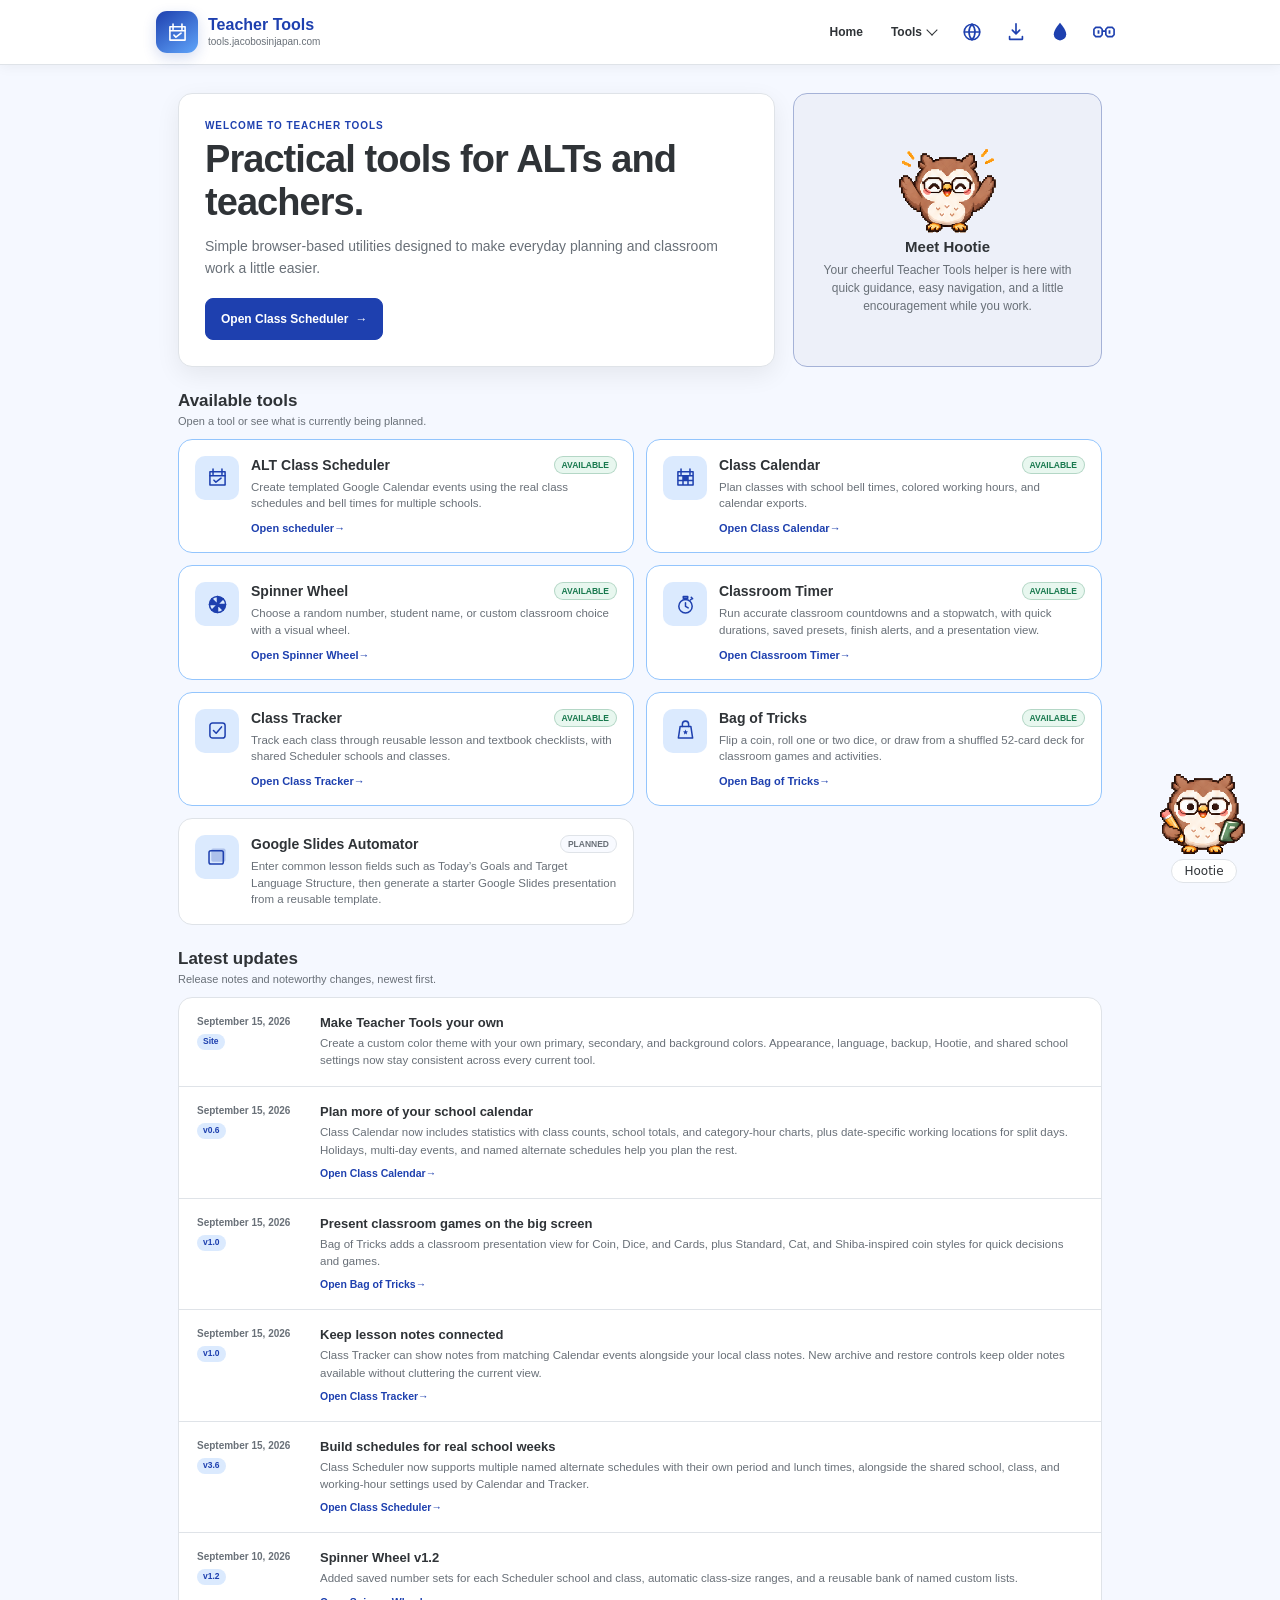
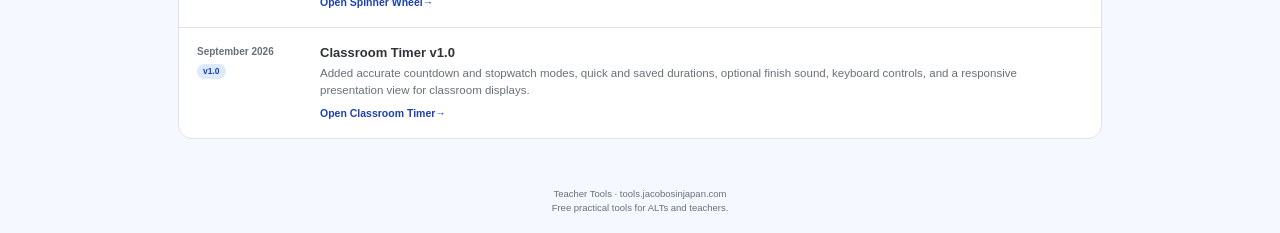
==== commit 7b711b98: "Calendar Updates Added custom working hours, holidays, and stats on category hours and class counts." ====
--- a/index.html
+++ b/index.html
@@ -1759,7 +1759,7 @@
 
                 <article class="update-entry">
                     <div class="update-date"><time datetime="2026-09-15" data-i18n="home.dateSep15">September 15, 2026</time><span class="update-version">v0.6</span></div>
-                    <div><h3 class="update-title" data-i18n="home.updateCalendarLatestTitle">Plan more of your school calendar</h3><p class="update-copy" data-i18n="home.updateCalendarLatestCopy">Class Calendar now supports holidays, multi-day and all-day events, named alternate schedules, clearer conflicts and notes, and smarter period suggestions that avoid times you have already booked.</p><a class="update-link" href="/calendar/"><span data-i18n="home.calendarLink">Open Class Calendar</span> →</a></div>
+                    <div><h3 class="update-title" data-i18n="home.updateCalendarLatestTitle">Plan more of your school calendar</h3><p class="update-copy" data-i18n="home.updateCalendarLatestCopy">Class Calendar now includes statistics with class counts, school totals, and category-hour charts, plus date-specific working locations for split days. Holidays, multi-day events, and named alternate schedules help you plan the rest.</p><a class="update-link" href="/calendar/"><span data-i18n="home.calendarLink">Open Class Calendar</span> →</a></div>
                 </article>
 
                 <article class="update-entry">
@@ -1813,41 +1813,52 @@
     <!-- TEACHER-TOOLS:SHARED-BEHAVIOR:START -->
     <script>
         // Shared structural contract for Calendar persistence and central backup imports.
-        window.TeacherToolsCalendarValidate = value => {
-            const object = v => v && typeof v === "object" && !Array.isArray(v);
-            const date = d => typeof d === "string" && /^\d{4}-\d{2}-\d{2}$/.test(d) &&
-                !isNaN(Date.parse(d)) && new Date(d + "T12:00:00Z").toISOString().slice(0,10) === d;
-            const time = t => typeof t === "string" && /^([01]\d|2[0-3]):[0-5]\d$/.test(t);
-            const scheduleMode = mode => ["regular","irregular"].includes(mode) || (typeof mode === "string" && /^alternate:[^:\s]+(?::[^:\s]+)?$/.test(mode));
-            if (!object(value) || value.version !== 1 || typeof value.timeZone !== "string" ||
-                !Array.isArray(value.events) || !object(value.preferences)) return false;
-            try { new Intl.DateTimeFormat("en", { timeZone: value.timeZone }); } catch { return false; }
-            const p = value.preferences;
-            if (!["month","week","agenda","custom"].includes(p.view) ||
-                !Array.isArray(p.days) || !p.days.length || p.days.length > 7 ||
-                new Set(p.days).size !== p.days.length || p.days.some(d => !Number.isInteger(d) || d < 0 || d > 6) ||
-                !(p.ghostMode === "off" || scheduleMode(p.ghostMode)) || typeof p.working !== "boolean" ||
-                !["school","category"].every(k => typeof p[k] === "string")) return false;
-            if (p.classSelection !== undefined && (!Array.isArray(p.classSelection) ||
-                p.classSelection.some(k => { try { const pair = JSON.parse(k); return !Array.isArray(pair) || pair.length !== 2 || pair.some(v => typeof v !== "string"); } catch { return true; } }) || new Set(p.classSelection).size !== p.classSelection.length)) return false;
-            if (p.categorySelection !== undefined && (!Array.isArray(p.categorySelection) || p.categorySelection.some(c => !["Class","Lunch","Meeting","Other","Holiday"].includes(c)) || new Set(p.categorySelection).size !== p.categorySelection.length)) return false;
-            if (p.settingsSchool !== undefined && typeof p.settingsSchool !== "string") return false;
-            if (p.settingsTab !== undefined && !["schools","schedule","periods","calendar"].includes(p.settingsTab)) return false;
-            const ids = new Set();
-            return value.events.every(e => {
-                if (!object(e) || !["id","title","schoolId","className","location","category","notes","created","modified"].every(k => typeof e[k] === "string") ||
-                    !e.id || /[\r\n]/.test(e.id) || ids.has(e.id) || !e.title.trim() || !date(e.date) ||
-                    !time(e.start) || !time(e.end) || (e.endDate !== undefined && !date(e.endDate)) || (e.endDate || e.date) < e.date || ((e.endDate || e.date) === e.date && e.end <= e.start) ||
-                    !(e.mode === "custom" || scheduleMode(e.mode)) ||
-                    (e.mode === "custom" ? e.period !== null : !Number.isInteger(e.period) || e.period < 0) ||
-                    !["Class","Lunch","Meeting","Other","Holiday"].includes(e.category) ||
-                    !Number.isFinite(Date.parse(e.created)) || !Number.isFinite(Date.parse(e.modified))) return false;
-                if (e.allDay !== undefined && typeof e.allDay !== "boolean") return false;
-                if (e.allDay && (e.mode !== "custom" || e.start !== "00:00" || e.end !== "23:59")) return false;
-                ids.add(e.id); return true;
-            });
-        };
-        (() => {
+window.TeacherToolsCalendarValidate = value => {
+    const object = v => v && typeof v === "object" && !Array.isArray(v);
+    const date = d => typeof d === "string" && /^\d{4}-\d{2}-\d{2}$/.test(d) &&
+        !isNaN(Date.parse(d)) && new Date(d + "T12:00:00Z").toISOString().slice(0,10) === d;
+    const time = t => typeof t === "string" && /^([01]\d|2[0-3]):[0-5]\d$/.test(t);
+    const scheduleMode = mode => ["regular","irregular"].includes(mode) || (typeof mode === "string" && /^alternate:[^:\s]+(?::[^:\s]+)?$/.test(mode));
+    if (!object(value) || value.version !== 1 || typeof value.timeZone !== "string" ||
+        !Array.isArray(value.events) || !object(value.preferences)) return false;
+    try { new Intl.DateTimeFormat("en", { timeZone: value.timeZone }); } catch { return false; }
+    const p = value.preferences;
+    if (!["month","week","agenda","custom"].includes(p.view) ||
+        !Array.isArray(p.days) || !p.days.length || p.days.length > 7 ||
+        new Set(p.days).size !== p.days.length || p.days.some(d => !Number.isInteger(d) || d < 0 || d > 6) ||
+        !(p.ghostMode === "off" || scheduleMode(p.ghostMode)) || typeof p.working !== "boolean" ||
+        !["school","category"].every(k => typeof p[k] === "string")) return false;
+    if (p.classSelection !== undefined && (!Array.isArray(p.classSelection) ||
+        p.classSelection.some(k => { try { const pair = JSON.parse(k); return !Array.isArray(pair) || pair.length !== 2 || pair.some(v => typeof v !== "string"); } catch { return true; } }) || new Set(p.classSelection).size !== p.classSelection.length)) return false;
+    if (p.categorySelection !== undefined && (!Array.isArray(p.categorySelection) || p.categorySelection.some(c => !["Class","Lunch","Meeting","Other","Holiday"].includes(c)) || new Set(p.categorySelection).size !== p.categorySelection.length)) return false;
+    if (p.settingsSchool !== undefined && typeof p.settingsSchool !== "string") return false;
+    if (p.settingsTab !== undefined && !["schools","schedule","periods","calendar"].includes(p.settingsTab)) return false;
+    if (value.workingOverrides !== undefined) {
+        if (!object(value.workingOverrides)) return false;
+        for (const [day, blocks] of Object.entries(value.workingOverrides)) {
+            if (!date(day) || !Array.isArray(blocks) || blocks.length > 24) return false;
+            const blockIds = new Set();
+            for (const b of blocks) {
+                if (!object(b) || typeof b.id !== "string" || !b.id || /[\r\n]/.test(b.id) || blockIds.has(b.id) || typeof b.schoolId !== "string" || typeof b.location !== "string" || !b.location.trim() || !time(b.start) || !time(b.end) || b.end <= b.start || !/^#[0-9a-f]{6}$/i.test(b.color)) return false;
+                blockIds.add(b.id);
+            }
+        }
+    }
+    const ids = new Set();
+    return value.events.every(e => {
+        if (!object(e) || !["id","title","schoolId","className","location","category","notes","created","modified"].every(k => typeof e[k] === "string") ||
+            !e.id || /[\r\n]/.test(e.id) || ids.has(e.id) || !e.title.trim() || !date(e.date) ||
+            !time(e.start) || !time(e.end) || (e.endDate !== undefined && !date(e.endDate)) || (e.endDate || e.date) < e.date || ((e.endDate || e.date) === e.date && e.end <= e.start) ||
+            !(e.mode === "custom" || scheduleMode(e.mode)) ||
+            (e.mode === "custom" ? e.period !== null : !Number.isInteger(e.period) || e.period < 0) ||
+            !["Class","Lunch","Meeting","Other","Holiday"].includes(e.category) ||
+            !Number.isFinite(Date.parse(e.created)) || !Number.isFinite(Date.parse(e.modified))) return false;
+        if (e.allDay !== undefined && typeof e.allDay !== "boolean") return false;
+        if (e.allDay && (e.mode !== "custom" || e.start !== "00:00" || e.end !== "23:59")) return false;
+        ids.add(e.id); return true;
+    });
+};
+(() => {
             "use strict";
 
             const SITE_PREFERENCES_KEY = "teacherTools.sitePreferences.v1";
@@ -3187,7 +3198,7 @@
                     "home.updateAppearanceTitle": "Make Teacher Tools your own",
                     "home.updateAppearanceCopy": "Create a custom color theme with your own primary, secondary, and background colors. Appearance, language, backup, Hootie, and shared school settings now stay consistent across every current tool.",
                     "home.updateCalendarLatestTitle": "Plan more of your school calendar",
-                    "home.updateCalendarLatestCopy": "Class Calendar now supports holidays, multi-day and all-day events, named alternate schedules, clearer conflicts and notes, and smarter period suggestions that avoid times you have already booked.",
+                    "home.updateCalendarLatestCopy": "Class Calendar now includes statistics with class counts, school totals, and category-hour charts, plus date-specific working locations for split days. Holidays, multi-day events, and named alternate schedules help you plan the rest.",
                     "home.updateTricksLatestTitle": "Present classroom games on the big screen",
                     "home.updateTricksLatestCopy": "Bag of Tricks adds a classroom presentation view for Coin, Dice, and Cards, plus Standard, Cat, and Shiba-inspired coin styles for quick decisions and games.",
                     "home.updateTrackerLatestTitle": "Keep lesson notes connected",
@@ -3243,7 +3254,7 @@
                     "home.updateAppearanceTitle": "Teacher Toolsを自分好みに",
                     "home.updateAppearanceCopy": "メインカラー、サブカラー、背景色を選んで、オリジナルの配色を作れるようになりました。外観、言語、バックアップ、Hootie、学校の共有設定も、現在のすべてのツールで統一されています。",
                     "home.updateCalendarLatestTitle": "学校カレンダーをもっと幅広く計画",
-                    "home.updateCalendarLatestCopy": "クラスカレンダーが、祝日、複数日・終日の予定、名前付きの代替時間割に対応しました。重複やメモを見つけやすくし、予約済みの時限を避ける候補表示も追加しました。",
+                    "home.updateCalendarLatestCopy": "クラスカレンダーに、クラス別の授業回数、学校別の合計、カテゴリ別時間のグラフを確認できる統計機能を追加しました。日付ごとの勤務場所も設定でき、午前・午後で異なる場所に勤務する日にも対応します。祝日、複数日の予定、名前付きの代替時間割も利用できます。",
                     "home.updateTricksLatestTitle": "教室ゲームを大画面で表示",
                     "home.updateTricksLatestCopy": "お楽しみツールに、コイン、サイコロ、カードを大きく見せるプレゼン表示を追加しました。コインは標準、ネコ、柴犬風のデザインから選べます。",
                     "home.updateTrackerLatestTitle": "授業メモをつなげて管理",
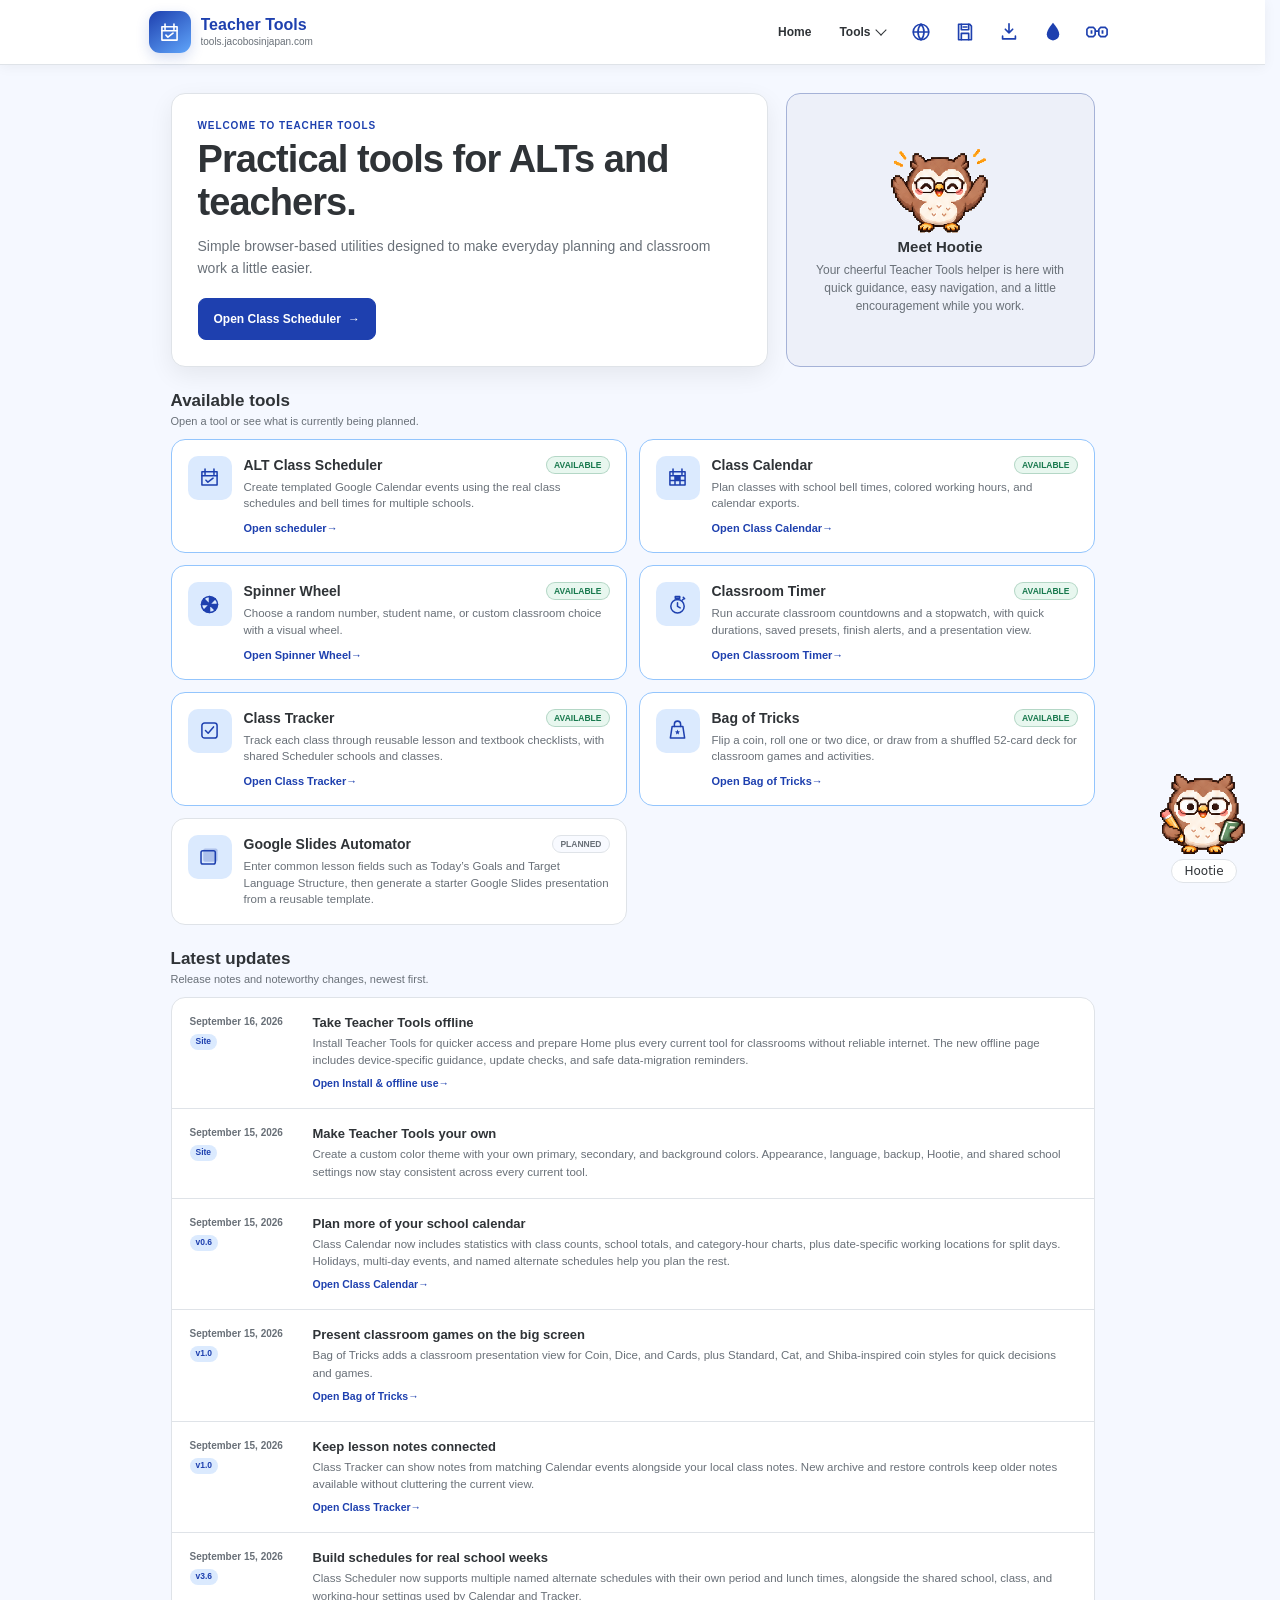
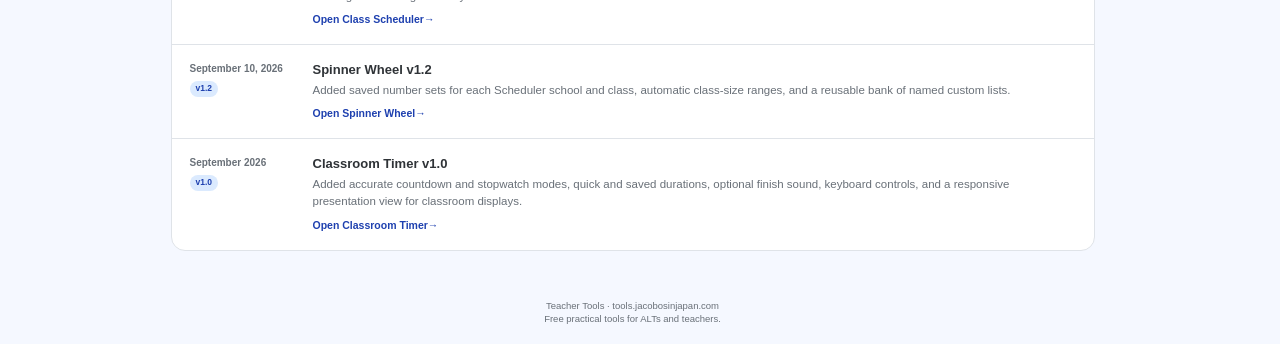
==== commit f0f78a55: "Scrollbar Stabilizer Fix" ====
--- a/index.html
+++ b/index.html
@@ -19,10 +19,13 @@
             const key = "teacherTools.sitePreferences.v1";
             const languageKey = "teacherTools.siteLanguage.v1";
             const themes = ["ocean-blue", "color-pop", "pretty-in-pink", "true-dark", "custom"];
+            const themeColors = { "ocean-blue": "#1e40af", "color-pop": "#8b5cf6", "pretty-in-pink": "#db2777", "true-dark": "#15191e" };
+            let browserThemeColor = themeColors["ocean-blue"];
 
             try {
                 const saved = JSON.parse(localStorage.getItem(key));
                 const theme = saved && themes.includes(saved.theme) ? saved.theme : "ocean-blue";
+                browserThemeColor = themeColors[theme] || browserThemeColor;
                 if (theme !== "ocean-blue") document.documentElement.setAttribute("data-theme", theme);
                 if (theme === "custom") {
                     const valid = value => /^#[0-9a-f]{6}$/i.test(value || "");
@@ -31,6 +34,7 @@
                         secondary: valid(saved.customColors?.secondary) ? saved.customColors.secondary.toLowerCase() : "#7c3aed",
                         background: valid(saved.customColors?.background) ? saved.customColors.background.toLowerCase() : "#f5f8ff"
                     };
+                    browserThemeColor = colors.primary;
                     const rgb = hex => [1, 3, 5].map(index => parseInt(hex.slice(index, index + 2), 16));
                     const hex = values => `#${values.map(value => Math.round(value).toString(16).padStart(2, "0")).join("")}`;
                     const mix = (a, b, amount) => hex(rgb(a).map((value, index) => value + (rgb(b)[index] - value) * amount));
@@ -43,6 +47,14 @@
             } catch (error) {
                 // Ocean Blue remains the safe default when storage is unavailable.
             }
+
+            let themeColorMeta = document.querySelector('meta[name="theme-color"]');
+            if (!themeColorMeta) {
+                themeColorMeta = document.createElement("meta");
+                themeColorMeta.name = "theme-color";
+                document.head.appendChild(themeColorMeta);
+            }
+            themeColorMeta.content = browserThemeColor;
 
             try {
                 const saved = JSON.parse(localStorage.getItem(languageKey));
@@ -133,6 +145,8 @@
             min-height: 100%;
             margin: 0;
         }
+
+        html { scrollbar-gutter: stable; }
 
         body {
             background: var(--bg);
@@ -260,6 +274,7 @@
         }
          .site-language-button,
          .site-data-button,
+        .site-install-button,
         .site-settings-button {
             width: 40px;
             height: 40px;
@@ -272,6 +287,7 @@
             background: transparent;
             border: 1px solid transparent;
             border-radius: 50%;
+            text-decoration: none;
             cursor: pointer;
             transition: color 180ms ease;
         }
@@ -279,10 +295,12 @@
         .site-language-button[aria-expanded="true"],
         .site-data-button:hover,
         .site-data-button[aria-expanded="true"],
+        .site-install-button:hover,
         .site-settings-button:hover,
         .site-settings-button[aria-expanded="true"] { color: var(--accent-secondary); }
          .site-language-button svg,
-        .site-data-button svg {
+        .site-data-button svg,
+        .site-install-button svg {
             width: 22px;
             height: 22px;
             fill: none;
@@ -1038,6 +1056,12 @@
             .site-brand-title { font-size: 14px; }
             .site-nav { display: none; }
             .site-mobile-toggle { display: inline-flex; }
+            .site-header-actions { gap: 4px; }
+            .site-language-button,
+            .site-data-button,
+            .site-install-button,
+            .site-settings-button,
+            .site-mobile-toggle { width: 36px; height: 36px; }
             .site-tools-menu,
             .site-language-panel,
             .site-data-panel,
@@ -1051,6 +1075,13 @@
 
         @media (max-width: 380px) {
             .site-brand-domain { display: none; }
+            .site-header-inner { padding-inline: 7px; }
+            .site-header-actions { gap: 2px; }
+            .site-language-button,
+            .site-data-button,
+            .site-install-button,
+            .site-settings-button,
+            .site-mobile-toggle { width: 34px; height: 34px; }
         }
 /* TEACHER-TOOLS:SHARED-STYLES:END */
 
@@ -1415,9 +1446,16 @@
                 </button>
                  <button type="button" id="siteDataButton" class="site-data-button" aria-label="Open Teacher Tools backup and restore" aria-expanded="false" aria-controls="siteDataPanel" title="Backup & restore" data-i18n-aria-label="backup.open" data-i18n-title="backup.title">
                     <svg viewBox="0 0 24 24" aria-hidden="true">
-                        <path d="M12 3v11M8 10l4 4 4-4M5 17v3h14v-3" />
+                        <path d="M5 3.5h12l2 2v15H5Z" />
+                        <path d="M8 3.5v6h8v-6M8 20.5v-7h8v7M10 6.5h4" />
                     </svg>
                 </button>
+                 <a id="siteInstallButton" class="site-install-button" href="/offline/" aria-label="Install Teacher Tools or manage offline use" title="Install & offline use" data-i18n-aria-label="offline.open" data-i18n-title="offline.title">
+                    <svg viewBox="0 0 24 24" aria-hidden="true">
+                        <path d="M12 3v10M8 9l4 4 4-4" />
+                        <path d="M5 16.5v3h14v-3" />
+                    </svg>
+                </a>
                  <button type="button" id="siteSettingsButton" class="site-settings-button" aria-label="Open site appearance settings" aria-expanded="false" aria-controls="siteThemePanel" title="Appearance" data-i18n-aria-label="appearance.open" data-i18n-title="appearance.title">
                     <svg viewBox="0 0 24 24" aria-hidden="true">
                         <path d="M12 2.8S5.8 9.6 5.8 14.2a6.2 6.2 0 0 0 12.4 0C18.2 9.6 12 2.8 12 2.8Z" />
@@ -1753,6 +1791,11 @@
 
             <div class="updates-panel">
                 <article class="update-entry">
+                    <div class="update-date"><time datetime="2026-09-16" data-i18n="home.dateSep16">September 16, 2026</time><span class="update-version" data-i18n="home.siteVersion">Site</span></div>
+                    <div><h3 class="update-title" data-i18n="home.updateOfflineTitle">Take Teacher Tools offline</h3><p class="update-copy" data-i18n="home.updateOfflineCopy">Install Teacher Tools for quicker access and prepare Home plus every current tool for classrooms without reliable internet. The new offline page includes device-specific guidance, update checks, and safe data-migration reminders.</p><a class="update-link" href="/offline/"><span data-i18n="home.offlineLink">Open Install & offline use</span> →</a></div>
+                </article>
+
+                <article class="update-entry">
                     <div class="update-date"><time datetime="2026-09-15" data-i18n="home.dateSep15">September 15, 2026</time><span class="update-version" data-i18n="home.siteVersion">Site</span></div>
                     <div><h3 class="update-title" data-i18n="home.updateAppearanceTitle">Make Teacher Tools your own</h3><p class="update-copy" data-i18n="home.updateAppearanceCopy">Create a custom color theme with your own primary, secondary, and background colors. Appearance, language, backup, Hootie, and shared school settings now stay consistent across every current tool.</p></div>
                 </article>
@@ -1813,52 +1856,52 @@
     <!-- TEACHER-TOOLS:SHARED-BEHAVIOR:START -->
     <script>
         // Shared structural contract for Calendar persistence and central backup imports.
-window.TeacherToolsCalendarValidate = value => {
-    const object = v => v && typeof v === "object" && !Array.isArray(v);
-    const date = d => typeof d === "string" && /^\d{4}-\d{2}-\d{2}$/.test(d) &&
-        !isNaN(Date.parse(d)) && new Date(d + "T12:00:00Z").toISOString().slice(0,10) === d;
-    const time = t => typeof t === "string" && /^([01]\d|2[0-3]):[0-5]\d$/.test(t);
-    const scheduleMode = mode => ["regular","irregular"].includes(mode) || (typeof mode === "string" && /^alternate:[^:\s]+(?::[^:\s]+)?$/.test(mode));
-    if (!object(value) || value.version !== 1 || typeof value.timeZone !== "string" ||
-        !Array.isArray(value.events) || !object(value.preferences)) return false;
-    try { new Intl.DateTimeFormat("en", { timeZone: value.timeZone }); } catch { return false; }
-    const p = value.preferences;
-    if (!["month","week","agenda","custom"].includes(p.view) ||
-        !Array.isArray(p.days) || !p.days.length || p.days.length > 7 ||
-        new Set(p.days).size !== p.days.length || p.days.some(d => !Number.isInteger(d) || d < 0 || d > 6) ||
-        !(p.ghostMode === "off" || scheduleMode(p.ghostMode)) || typeof p.working !== "boolean" ||
-        !["school","category"].every(k => typeof p[k] === "string")) return false;
-    if (p.classSelection !== undefined && (!Array.isArray(p.classSelection) ||
-        p.classSelection.some(k => { try { const pair = JSON.parse(k); return !Array.isArray(pair) || pair.length !== 2 || pair.some(v => typeof v !== "string"); } catch { return true; } }) || new Set(p.classSelection).size !== p.classSelection.length)) return false;
-    if (p.categorySelection !== undefined && (!Array.isArray(p.categorySelection) || p.categorySelection.some(c => !["Class","Lunch","Meeting","Other","Holiday"].includes(c)) || new Set(p.categorySelection).size !== p.categorySelection.length)) return false;
-    if (p.settingsSchool !== undefined && typeof p.settingsSchool !== "string") return false;
-    if (p.settingsTab !== undefined && !["schools","schedule","periods","calendar"].includes(p.settingsTab)) return false;
-    if (value.workingOverrides !== undefined) {
-        if (!object(value.workingOverrides)) return false;
-        for (const [day, blocks] of Object.entries(value.workingOverrides)) {
-            if (!date(day) || !Array.isArray(blocks) || blocks.length > 24) return false;
-            const blockIds = new Set();
-            for (const b of blocks) {
-                if (!object(b) || typeof b.id !== "string" || !b.id || /[\r\n]/.test(b.id) || blockIds.has(b.id) || typeof b.schoolId !== "string" || typeof b.location !== "string" || !b.location.trim() || !time(b.start) || !time(b.end) || b.end <= b.start || !/^#[0-9a-f]{6}$/i.test(b.color)) return false;
-                blockIds.add(b.id);
-            }
-        }
-    }
-    const ids = new Set();
-    return value.events.every(e => {
-        if (!object(e) || !["id","title","schoolId","className","location","category","notes","created","modified"].every(k => typeof e[k] === "string") ||
-            !e.id || /[\r\n]/.test(e.id) || ids.has(e.id) || !e.title.trim() || !date(e.date) ||
-            !time(e.start) || !time(e.end) || (e.endDate !== undefined && !date(e.endDate)) || (e.endDate || e.date) < e.date || ((e.endDate || e.date) === e.date && e.end <= e.start) ||
-            !(e.mode === "custom" || scheduleMode(e.mode)) ||
-            (e.mode === "custom" ? e.period !== null : !Number.isInteger(e.period) || e.period < 0) ||
-            !["Class","Lunch","Meeting","Other","Holiday"].includes(e.category) ||
-            !Number.isFinite(Date.parse(e.created)) || !Number.isFinite(Date.parse(e.modified))) return false;
-        if (e.allDay !== undefined && typeof e.allDay !== "boolean") return false;
-        if (e.allDay && (e.mode !== "custom" || e.start !== "00:00" || e.end !== "23:59")) return false;
-        ids.add(e.id); return true;
-    });
-};
-(() => {
+        window.TeacherToolsCalendarValidate = value => {
+            const object = v => v && typeof v === "object" && !Array.isArray(v);
+            const date = d => typeof d === "string" && /^\d{4}-\d{2}-\d{2}$/.test(d) &&
+                !isNaN(Date.parse(d)) && new Date(d + "T12:00:00Z").toISOString().slice(0,10) === d;
+            const time = t => typeof t === "string" && /^([01]\d|2[0-3]):[0-5]\d$/.test(t);
+            const scheduleMode = mode => ["regular","irregular"].includes(mode) || (typeof mode === "string" && /^alternate:[^:\s]+(?::[^:\s]+)?$/.test(mode));
+            if (!object(value) || value.version !== 1 || typeof value.timeZone !== "string" ||
+                !Array.isArray(value.events) || !object(value.preferences)) return false;
+            try { new Intl.DateTimeFormat("en", { timeZone: value.timeZone }); } catch { return false; }
+            const p = value.preferences;
+            if (!["month","week","agenda","custom"].includes(p.view) ||
+                !Array.isArray(p.days) || !p.days.length || p.days.length > 7 ||
+                new Set(p.days).size !== p.days.length || p.days.some(d => !Number.isInteger(d) || d < 0 || d > 6) ||
+                !(p.ghostMode === "off" || scheduleMode(p.ghostMode)) || typeof p.working !== "boolean" ||
+                !["school","category"].every(k => typeof p[k] === "string")) return false;
+            if (p.classSelection !== undefined && (!Array.isArray(p.classSelection) ||
+                p.classSelection.some(k => { try { const pair = JSON.parse(k); return !Array.isArray(pair) || pair.length !== 2 || pair.some(v => typeof v !== "string"); } catch { return true; } }) || new Set(p.classSelection).size !== p.classSelection.length)) return false;
+            if (p.categorySelection !== undefined && (!Array.isArray(p.categorySelection) || p.categorySelection.some(c => !["Class","Lunch","Meeting","Other","Holiday"].includes(c)) || new Set(p.categorySelection).size !== p.categorySelection.length)) return false;
+            if (p.settingsSchool !== undefined && typeof p.settingsSchool !== "string") return false;
+            if (p.settingsTab !== undefined && !["schools","schedule","periods","calendar"].includes(p.settingsTab)) return false;
+            if (value.workingOverrides !== undefined) {
+                if (!object(value.workingOverrides)) return false;
+                for (const [day, blocks] of Object.entries(value.workingOverrides)) {
+                    if (!date(day) || !Array.isArray(blocks) || blocks.length > 24) return false;
+                    const blockIds = new Set();
+                    for (const b of blocks) {
+                        if (!object(b) || typeof b.id !== "string" || !b.id || /[\r\n]/.test(b.id) || blockIds.has(b.id) || typeof b.schoolId !== "string" || typeof b.location !== "string" || !b.location.trim() || !time(b.start) || !time(b.end) || b.end <= b.start || !/^#[0-9a-f]{6}$/i.test(b.color)) return false;
+                        blockIds.add(b.id);
+                    }
+                }
+            }
+            const ids = new Set();
+            return value.events.every(e => {
+                if (!object(e) || !["id","title","schoolId","className","location","category","notes","created","modified"].every(k => typeof e[k] === "string") ||
+                    !e.id || /[\r\n]/.test(e.id) || ids.has(e.id) || !e.title.trim() || !date(e.date) ||
+                    !time(e.start) || !time(e.end) || (e.endDate !== undefined && !date(e.endDate)) || (e.endDate || e.date) < e.date || ((e.endDate || e.date) === e.date && e.end <= e.start) ||
+                    !(e.mode === "custom" || scheduleMode(e.mode)) ||
+                    (e.mode === "custom" ? e.period !== null : !Number.isInteger(e.period) || e.period < 0) ||
+                    !["Class","Lunch","Meeting","Other","Holiday"].includes(e.category) ||
+                    !Number.isFinite(Date.parse(e.created)) || !Number.isFinite(Date.parse(e.modified))) return false;
+                if (e.allDay !== undefined && typeof e.allDay !== "boolean") return false;
+                if (e.allDay && (e.mode !== "custom" || e.start !== "00:00" || e.end !== "23:59")) return false;
+                ids.add(e.id); return true;
+            });
+        };
+        (() => {
             "use strict";
 
             const SITE_PREFERENCES_KEY = "teacherTools.sitePreferences.v1";
@@ -1866,6 +1909,7 @@
             const ALLOWED_THEMES = ["ocean-blue", "color-pop", "pretty-in-pink", "true-dark", "custom"];
             const ALLOWED_LANGUAGES = ["en", "ja"];
             const DEFAULT_CUSTOM_COLORS = Object.freeze({ primary: "#2563eb", secondary: "#7c3aed", background: "#f5f8ff" });
+            const BROWSER_THEME_COLORS = Object.freeze({ "ocean-blue": "#1e40af", "color-pop": "#8b5cf6", "pretty-in-pink": "#db2777", "true-dark": "#15191e" });
             const HEX_COLOR = /^#[0-9a-f]{6}$/i;
             let rememberedCustomColors = { ...DEFAULT_CUSTOM_COLORS };
             const SHARED_TRANSLATIONS = {
@@ -1895,6 +1939,11 @@
                     "tool.tricksDescription": "Flip, roll, and draw for classroom games",
                     "tool.slides": "Google Slides Automator",
                     "tool.slidesDescription": "Build lesson slides from common fields",
+                    "offline.open": "Install Teacher Tools or manage offline use",
+                    "offline.title": "Install & offline use",
+                    "offlinePage.progressLabel": "Preparing offline files",
+                    "offlinePage.progressAria": "Offline preparation progress",
+                    "offlinePage.protocolWarning": "This page was opened directly from a file. Installation and offline updates require the hosted site or the local preview server.",
                     "language.open": "Open language settings",
                     "language.title": "Language",
                     "language.close": "Close language settings",
@@ -1986,6 +2035,11 @@
                     "tool.tricksDescription": "コイン・サイコロ・カードを授業で活用",
                     "tool.slides": "Googleスライド自動作成",
                     "tool.slidesDescription": "よく使う項目から授業スライドを作成",
+                    "offline.open": "Teacher Toolsのインストールとオフライン利用を開く",
+                    "offline.title": "インストールとオフライン利用",
+                    "offlinePage.progressLabel": "オフライン用ファイルを準備中",
+                    "offlinePage.progressAria": "オフライン準備の進行状況",
+                    "offlinePage.protocolWarning": "このページはファイルから直接開かれています。インストールとオフライン更新には、公開サイトまたはローカルプレビューサーバーから開く必要があります。",
                     "language.open": "言語設定を開く",
                     "language.title": "言語",
                     "language.close": "言語設定を閉じる",
@@ -2683,6 +2737,14 @@
 
                 setCustomThemeControls(custom.colors, theme === "custom");
 
+                let themeColorMeta = document.querySelector('meta[name="theme-color"]');
+                if (!themeColorMeta) {
+                    themeColorMeta = document.createElement("meta");
+                    themeColorMeta.name = "theme-color";
+                    document.head.appendChild(themeColorMeta);
+                }
+                themeColorMeta.content = theme === "custom" ? custom.colors.primary : BROWSER_THEME_COLORS[theme];
+
                 if (persist) {
                     storageSet(SITE_PREFERENCES_KEY, JSON.stringify({ version: 1, theme, customColors: custom.colors }));
                 }
@@ -3191,10 +3253,14 @@
                     "home.slidesDescription": "Enter common lesson fields such as Today’s Goals and Target Language Structure, then generate a starter Google Slides presentation from a reusable template.",
                     "home.updatesTitle": "Latest updates",
                     "home.updatesDescription": "Release notes and noteworthy changes, newest first.",
+                    "home.dateSep16": "September 16, 2026",
                     "home.dateSep15": "September 15, 2026",
                     "home.dateSep10": "September 10, 2026",
                     "home.dateSep": "September 2026",
                     "home.siteVersion": "Site",
+                    "home.updateOfflineTitle": "Take Teacher Tools offline",
+                    "home.updateOfflineCopy": "Install Teacher Tools for quicker access and prepare Home plus every current tool for classrooms without reliable internet. The new offline page includes device-specific guidance, update checks, and safe data-migration reminders.",
+                    "home.offlineLink": "Open Install & offline use",
                     "home.updateAppearanceTitle": "Make Teacher Tools your own",
                     "home.updateAppearanceCopy": "Create a custom color theme with your own primary, secondary, and background colors. Appearance, language, backup, Hootie, and shared school settings now stay consistent across every current tool.",
                     "home.updateCalendarLatestTitle": "Plan more of your school calendar",
@@ -3247,10 +3313,14 @@
                     "home.slidesDescription": "「今日の目標」や「ターゲット表現」などの項目を入力し、再利用できるテンプレートからGoogleスライドのたたき台を作成します。",
                     "home.updatesTitle": "最新情報",
                     "home.updatesDescription": "リリース情報と主な変更点を新しい順に掲載しています。",
+                    "home.dateSep16": "2026年9月16日",
                     "home.dateSep15": "2026年9月15日",
                     "home.dateSep10": "2026年9月10日",
                     "home.dateSep": "2026年9月",
                     "home.siteVersion": "サイト",
+                    "home.updateOfflineTitle": "Teacher Toolsをオフラインでも利用",
+                    "home.updateOfflineCopy": "Teacher Toolsをインストールしてすばやく開き、インターネットが不安定な教室でもホームと現在のすべてのツールを使えるよう準備できます。新しいオフラインページには、端末別の手順、更新確認、安全なデータ移行の案内があります。",
+                    "home.offlineLink": "インストールとオフライン利用を開く",
                     "home.updateAppearanceTitle": "Teacher Toolsを自分好みに",
                     "home.updateAppearanceCopy": "メインカラー、サブカラー、背景色を選んで、オリジナルの配色を作れるようになりました。外観、言語、バックアップ、Hootie、学校の共有設定も、現在のすべてのツールで統一されています。",
                     "home.updateCalendarLatestTitle": "学校カレンダーをもっと幅広く計画",
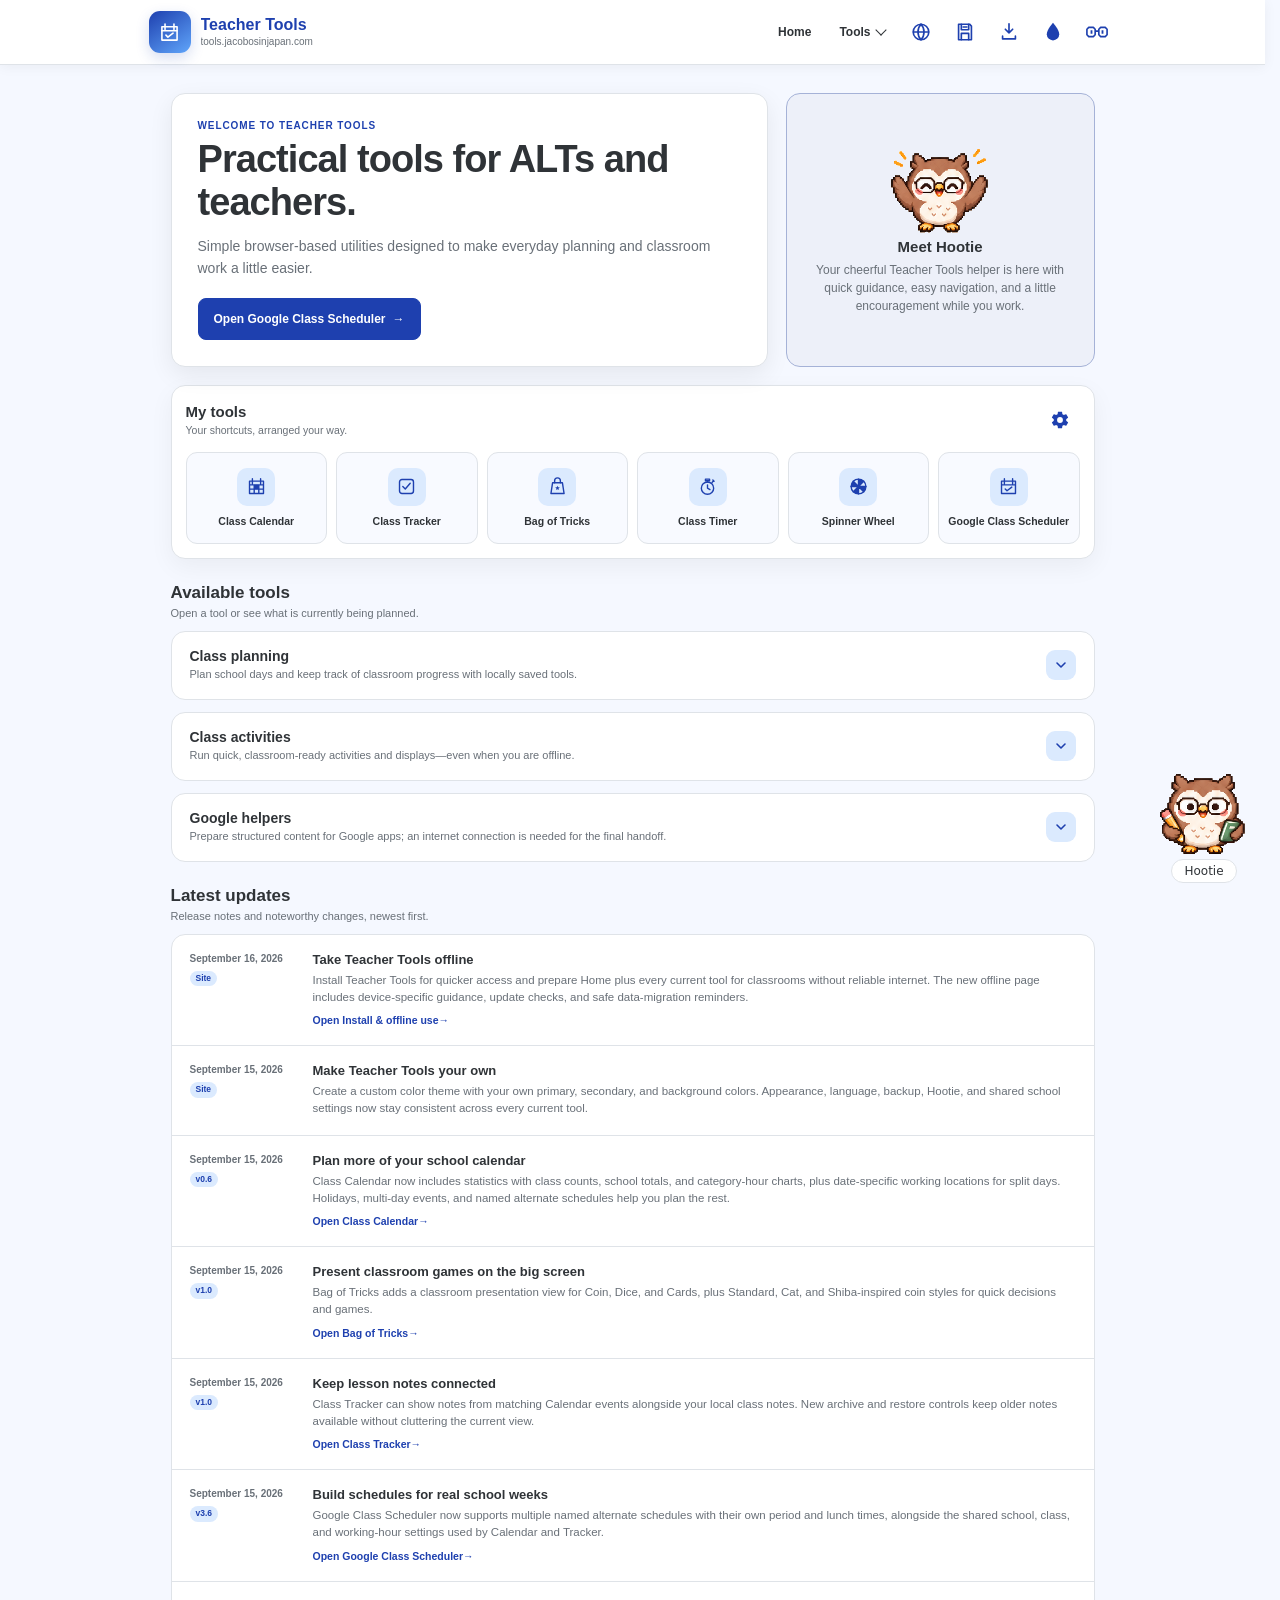
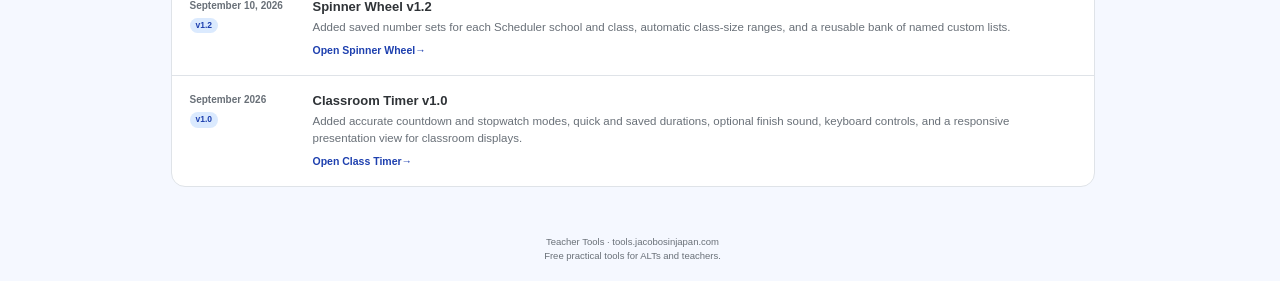
==== commit a7158584: "Navigation, Home Page & Scheduler Update Major overhaul of navigation and home page organization. Up" ====
--- a/index.html
+++ b/index.html
@@ -298,7 +298,7 @@
         .site-install-button:hover,
         .site-settings-button:hover,
         .site-settings-button[aria-expanded="true"] { color: var(--accent-secondary); }
-         .site-language-button svg,
+        .site-language-button svg,
         .site-data-button svg,
         .site-install-button svg {
             width: 22px;
@@ -308,6 +308,11 @@
             stroke-width: 1.8;
             stroke-linecap: round;
             stroke-linejoin: round;
+        }
+
+        .site-hootie-button.is-loading {
+            visibility: hidden;
+            pointer-events: none;
         }
          .site-settings-button svg {
             width: 24px;
@@ -1199,6 +1204,152 @@
             line-height: 1.5;
         }
 
+        .app-panel {
+            margin-top: 18px;
+            padding: 14px;
+            background: var(--surface);
+            border: 1px solid var(--line);
+            border-radius: 14px;
+            box-shadow: 0 8px 24px rgba(0,0,0,.05);
+        }
+
+        .app-panel-header {
+            display: flex;
+            align-items: center;
+            justify-content: space-between;
+            gap: 14px;
+            margin-bottom: 12px;
+        }
+
+        .app-panel-title { margin: 0; font-size: 15px; }
+        .app-panel-description { margin: 3px 0 0; color: var(--muted); font-size: 10.5px; line-height: 1.4; }
+
+        .app-panel-settings {
+            width: 40px;
+            height: 40px;
+            flex: 0 0 40px;
+            display: inline-flex;
+            align-items: center;
+            justify-content: center;
+            padding: 0;
+            color: var(--accent);
+            background: transparent;
+            border: 0;
+            border-radius: 50%;
+            cursor: pointer;
+            transition: color 180ms ease, background-color 180ms ease;
+        }
+
+        .app-panel-settings:hover,
+        .app-panel-settings:focus-visible { color: var(--accent-secondary); background: var(--panel); }
+        .app-panel-settings svg { width: 20px; height: 20px; fill: currentColor; transform-origin: center; transition: transform 260ms ease; }
+        .app-panel-settings:hover svg,
+        .app-panel-settings:focus-visible svg { transform: rotate(45deg); }
+
+        .app-panel-grid {
+            display: grid;
+            grid-template-columns: repeat(6, minmax(0, 1fr));
+            grid-auto-flow: row;
+            grid-auto-rows: minmax(92px, auto);
+            gap: 9px;
+        }
+
+        /* Reserved sizing hooks for future dashboard widgets. */
+        .app-panel-item-wide { grid-column: span 2; }
+        .app-panel-item-tall { grid-row: span 2; }
+
+        .app-shortcut {
+            min-width: 0;
+            min-height: 92px;
+            display: flex;
+            flex-direction: column;
+            align-items: center;
+            justify-content: center;
+            gap: 9px;
+            padding: 12px 8px;
+            color: var(--text);
+            background: var(--panel);
+            border: 1px solid var(--line);
+            border-radius: 11px;
+            text-align: center;
+            text-decoration: none;
+            transition: transform 140ms ease, border-color 140ms ease, background-color 140ms ease;
+        }
+
+        .app-shortcut:hover {
+            transform: translateY(-2px);
+            background: var(--accent-soft);
+            border-color: var(--accent-border);
+        }
+
+        .app-shortcut-icon {
+            width: 38px;
+            height: 38px;
+            display: grid;
+            place-items: center;
+            color: var(--accent);
+            background: var(--accent-soft);
+            border-radius: 10px;
+        }
+
+        .app-shortcut-icon svg { width: 23px; height: 23px; fill: none; stroke: currentColor; stroke-width: 1.7; stroke-linecap: round; stroke-linejoin: round; }
+        .app-shortcut-icon .icon-fill { fill: currentColor; stroke: none; }
+        .app-shortcut-name { max-width: 100%; font-size: 10.5px; font-weight: 750; line-height: 1.25; }
+
+        .app-panel-empty {
+            grid-column: 1 / -1;
+            padding: 18px;
+            color: var(--muted);
+            background: var(--panel);
+            border: 1px dashed var(--line);
+            border-radius: 11px;
+            font-size: 11px;
+            line-height: 1.5;
+            text-align: center;
+        }
+
+        .modal-backdrop {
+            position: fixed;
+            inset: 0;
+            z-index: 200;
+            display: none;
+            align-items: center;
+            justify-content: center;
+            padding: 16px;
+            background: rgba(15, 23, 42, .58);
+        }
+
+        .modal-backdrop.open { display: flex; }
+
+        .modal-card {
+            width: min(520px, 100%);
+            max-height: min(680px, calc(100dvh - 32px));
+            overflow: hidden;
+            display: flex;
+            flex-direction: column;
+            background: var(--surface);
+            border: 1px solid var(--line);
+            border-radius: 14px;
+            box-shadow: 0 18px 50px rgba(0,0,0,.25);
+        }
+
+        .modal-header { min-height: 52px; display: flex; align-items: center; justify-content: space-between; gap: 12px; padding: 8px 10px 8px 16px; border-bottom: 1px solid var(--line); }
+        .modal-title { margin: 0; font-size: 16px; }
+        .close-button { width: 34px; height: 34px; color: var(--muted); background: transparent; border: 0; border-radius: 8px; font-size: 22px; cursor: pointer; }
+        .close-button:hover { color: var(--text); background: var(--panel); }
+        .modal-content { overflow-y: auto; padding: 16px; }
+        .dashboard-settings-help { margin: 0 0 12px; color: var(--muted); font-size: 11px; line-height: 1.5; }
+        .dashboard-settings-list { display: grid; gap: 8px; }
+        .dashboard-setting-row { min-height: 54px; display: grid; grid-template-columns: minmax(0, 1fr) auto; align-items: center; gap: 12px; padding: 9px 10px; background: var(--panel); border: 1px solid var(--line); border-radius: 10px; }
+        .dashboard-setting-choice { min-width: 0; display: flex; align-items: center; gap: 10px; font-size: 12px; font-weight: 700; cursor: pointer; }
+        .dashboard-setting-choice input { width: 17px; height: 17px; accent-color: var(--accent); }
+        .dashboard-order-actions { display: flex; gap: 5px; }
+        .dashboard-order-button { width: 30px; height: 30px; display: grid; place-items: center; color: var(--accent); background: var(--surface); border: 1px solid var(--line); border-radius: 8px; font-size: 14px; cursor: pointer; }
+        .dashboard-order-button:disabled { opacity: .35; cursor: default; }
+        .modal-actions { display: flex; justify-content: flex-end; padding: 12px 16px; border-top: 1px solid var(--line); }
+        .dashboard-done-button { min-height: 38px; padding: 8px 15px; color: #fff; background: var(--accent); border: 1px solid var(--accent); border-radius: 8px; font-size: 11px; font-weight: 750; cursor: pointer; }
+        html[data-theme="true-dark"] .dashboard-done-button { color: #07101d; }
+
         .home-section {
             margin-top: 24px;
         }
@@ -1225,8 +1376,83 @@
 
         .tool-list {
             display: grid;
+            gap: 12px;
+        }
+
+        .tool-category {
+            overflow: hidden;
+            background: var(--surface);
+            border: 1px solid var(--line);
+            border-radius: 14px;
+        }
+
+        .tool-category[open] {
+            border-color: var(--accent-border);
+        }
+
+        .tool-category-summary {
+            display: grid;
+            grid-template-columns: minmax(0, 1fr) auto;
+            align-items: center;
+            gap: 16px;
+            padding: 16px 18px;
+            cursor: pointer;
+            list-style: none;
+            user-select: none;
+        }
+
+        .tool-category-summary::-webkit-details-marker { display: none; }
+
+        .tool-category-summary:hover {
+            background: color-mix(in srgb, var(--accent-soft) 42%, transparent);
+        }
+
+        .tool-category-summary:focus-visible {
+            outline: 3px solid var(--focus-ring);
+            outline-offset: -3px;
+        }
+
+        .tool-category-title {
+            margin: 0;
+            color: var(--text);
+            font-size: 14px;
+        }
+
+        .tool-category-description {
+            margin: 3px 0 0;
+            color: var(--muted);
+            font-size: 11px;
+            line-height: 1.45;
+        }
+
+        .tool-category-chevron {
+            width: 30px;
+            height: 30px;
+            display: grid;
+            place-items: center;
+            color: var(--accent);
+            background: var(--accent-soft);
+            border-radius: 9px;
+            transition: transform 160ms ease;
+        }
+
+        .tool-category-chevron svg {
+            width: 16px;
+            height: 16px;
+            fill: none;
+            stroke: currentColor;
+            stroke-width: 2;
+            stroke-linecap: round;
+            stroke-linejoin: round;
+        }
+
+        .tool-category[open] .tool-category-chevron { transform: rotate(180deg); }
+
+        .tool-category-grid {
+            display: grid;
             grid-template-columns: repeat(2, minmax(0, 1fr));
             gap: 12px;
+            padding: 0 12px 12px;
         }
 
         .tool-entry {
@@ -1393,7 +1619,8 @@
         @media (max-width: 620px) {
             .home-main { padding: 16px 8px 24px; }
             .welcome-panel { padding: 20px 17px; }
-            .tool-list { grid-template-columns: 1fr; }
+            .app-panel-grid { grid-template-columns: repeat(3, minmax(0, 1fr)); }
+            .tool-category-grid { grid-template-columns: 1fr; }
             .update-entry { grid-template-columns: 1fr; gap: 6px; }
             .update-version { margin: 0 0 0 6px; }
         }
@@ -1401,6 +1628,11 @@
         @media (max-width: 380px) {
             .welcome-title { font-size: 25px; }
             .hootie-feature { grid-template-columns: 1fr; text-align: center; }
+            .app-panel { padding: 12px; }
+            .app-panel-grid { grid-template-columns: repeat(2, minmax(0, 1fr)); }
+            .app-shortcut { min-height: 84px; }
+            .tool-category-summary { padding: 14px; }
+            .tool-category-grid { grid-template-columns: 1fr; padding: 0 10px 10px; }
             .tool-entry { grid-template-columns: 38px minmax(0, 1fr); padding: 13px; }
             .tool-icon { width: 38px; height: 38px; }
         }
@@ -1461,7 +1693,7 @@
                         <path d="M12 2.8S5.8 9.6 5.8 14.2a6.2 6.2 0 0 0 12.4 0C18.2 9.6 12 2.8 12 2.8Z" />
                     </svg>
                 </button>
-                 <button type="button" id="siteHootieButton" class="site-data-button site-hootie-button" aria-label="Tuck Hootie away" aria-pressed="true" title="Tuck Hootie away" hidden>
+                 <button type="button" id="siteHootieButton" class="site-data-button site-hootie-button is-loading" aria-label="Tuck Hootie away" aria-pressed="true" aria-hidden="true" title="Tuck Hootie away" tabindex="-1" disabled>
                     <svg viewBox="0 0 24 24" aria-hidden="true" focusable="false">
                         <path d="M3 7h5l2 2v6l-2 2H3l-2-2V9Zm13 0h5l2 2v6l-2 2h-5l-2-2V9ZM10 11h4" />
                         <path d="M5 10h2v4H5zm12 0h2v4h-2z" fill="currentColor" stroke="none" />
@@ -1479,18 +1711,7 @@
                     <span><span class="site-menu-name" data-i18n="nav.home">Home</span><span class="site-menu-description" data-i18n="nav.homeDescription">Teacher Tools overview and updates</span></span>
                     <span class="site-menu-status" data-i18n="nav.status.HERE">HERE</span>
                 </a>
-                 <div class="site-menu-label" data-i18n="nav.available">Available tools</div>
-                <a class="site-menu-item" href="/scheduler/">
-                    <span class="site-menu-icon" aria-hidden="true">
-                        <svg viewBox="0 0 28 28">
-                            <path d="M5.5 7.5h17v15h-17z" />
-                            <path d="M9 4.5v6M19 4.5v6M5.5 12h17" />
-                            <path d="m10 17 2.2 2.2L18 14.7" />
-                        </svg>
-                    </span>
-                    <span><span class="site-menu-name" data-i18n="tool.scheduler">Class Scheduler</span><span class="site-menu-description" data-i18n="tool.schedulerDescription">Create calendar events from bell times</span></span>
-                    <span class="site-menu-status" data-i18n="nav.status.OPEN">OPEN</span>
-                </a>
+                 <div class="site-menu-label" data-i18n="nav.classPlanning">Class planning</div>
                 <a class="site-menu-item" href="/calendar/">
                     <span class="site-menu-icon" aria-hidden="true">
                         <svg viewBox="0 0 28 28">
@@ -1499,29 +1720,6 @@
                         </svg>
                     </span>
                     <span><span class="site-menu-name" data-i18n="tool.calendar">Class Calendar</span><span class="site-menu-description" data-i18n="tool.calendarDescription">Plan classes with school bell times</span></span>
-                    <span class="site-menu-status" data-i18n="nav.status.OPEN">OPEN</span>
-                </a>
-                <a class="site-menu-item" href="/spinner/">
-                    <span class="site-menu-icon" aria-hidden="true">
-                        <svg viewBox="0 0 28 28">
-                            <path class="icon-fill" d="M14 14V5a9 9 0 0 1 6.36 2.64ZM14 14h9a9 9 0 0 1-2.64 6.36ZM14 14v9a9 9 0 0 1-6.36-2.64ZM14 14H5a9 9 0 0 1 2.64-6.36Z" />
-                            <circle cx="14" cy="14" r="9" />
-                            <path d="M14 5v18M5 14h18M7.64 7.64l12.72 12.72M20.36 7.64 7.64 20.36" />
-                        </svg>
-                    </span>
-                    <span><span class="site-menu-name" data-i18n="tool.spinner">Spinner Wheel</span><span class="site-menu-description" data-i18n="tool.spinnerDescription">Choose a random number, name, or custom choice</span></span>
-                    <span class="site-menu-status" data-i18n="nav.status.OPEN">OPEN</span>
-                </a>
-                 <a class="site-menu-item" href="/timer/">
-                    <span class="site-menu-icon" aria-hidden="true">
-                        <svg viewBox="0 0 28 28">
-                            <circle cx="14" cy="16" r="7.5" />
-                            <path d="M11.5 5h5v2h-5zM14 7v1.5" />
-                            <path d="m19.5 9 2-2M20.5 6l1.5 1.5" />
-                            <path d="M14 12v4l3 1.8" />
-                        </svg>
-                    </span>
-                    <span><span class="site-menu-name" data-i18n="tool.timer">Classroom Timer</span><span class="site-menu-description" data-i18n="tool.timerDescription">Time classroom activities and games</span></span>
                     <span class="site-menu-status" data-i18n="nav.status.OPEN">OPEN</span>
                 </a>
                  <a class="site-menu-item" href="/tracker/">
@@ -1534,6 +1732,7 @@
                     <span><span class="site-menu-name" data-i18n="tool.tracker">Class Tracker</span><span class="site-menu-description" data-i18n="tool.trackerDescription">Track lesson and textbook progress</span></span>
                     <span class="site-menu-status" data-i18n="nav.status.OPEN">OPEN</span>
                 </a>
+                 <div class="site-menu-label" data-i18n="nav.classActivities">Class activities</div>
                  <a class="site-menu-item" href="/tricks/">
                     <span class="site-menu-icon" aria-hidden="true">
                         <svg viewBox="0 0 28 28">
@@ -1545,18 +1744,42 @@
                     <span><span class="site-menu-name" data-i18n="tool.tricks">Bag of Tricks</span><span class="site-menu-description" data-i18n="tool.tricksDescription">Flip, roll, and draw for classroom games</span></span>
                     <span class="site-menu-status" data-i18n="nav.status.OPEN">OPEN</span>
                 </a>
-
-                 <div class="site-menu-label" data-i18n="nav.planned">Planned tools</div>
-                 <div class="site-menu-item" aria-disabled="true">
+                 <a class="site-menu-item" href="/timer/">
                     <span class="site-menu-icon" aria-hidden="true">
                         <svg viewBox="0 0 28 28">
-                            <rect class="icon-fill" x="7" y="5" width="16" height="15" rx="2" opacity=".24" />
-                            <rect x="4.5" y="7.5" width="16" height="15" rx="2" />
+                            <circle cx="14" cy="16" r="7.5" />
+                            <path d="M11.5 5h5v2h-5zM14 7v1.5" />
+                            <path d="m19.5 9 2-2M20.5 6l1.5 1.5" />
+                            <path d="M14 12v4l3 1.8" />
                         </svg>
                     </span>
-                    <span><span class="site-menu-name" data-i18n="tool.slides">Google Slides Automator</span><span class="site-menu-description" data-i18n="tool.slidesDescription">Build lesson slides from common fields</span></span>
-                    <span class="site-menu-status" data-i18n="nav.status.PLANNED">PLANNED</span>
-                </div>
+                    <span><span class="site-menu-name" data-i18n="tool.timer">Class Timer</span><span class="site-menu-description" data-i18n="tool.timerDescription">Time classroom activities and games</span></span>
+                    <span class="site-menu-status" data-i18n="nav.status.OPEN">OPEN</span>
+                </a>
+                <a class="site-menu-item" href="/spinner/">
+                    <span class="site-menu-icon" aria-hidden="true">
+                        <svg viewBox="0 0 28 28">
+                            <path class="icon-fill" d="M14 14V5a9 9 0 0 1 6.36 2.64ZM14 14h9a9 9 0 0 1-2.64 6.36ZM14 14v9a9 9 0 0 1-6.36-2.64ZM14 14H5a9 9 0 0 1 2.64-6.36Z" />
+                            <circle cx="14" cy="14" r="9" />
+                            <path d="M14 5v18M5 14h18M7.64 7.64l12.72 12.72M20.36 7.64 7.64 20.36" />
+                        </svg>
+                    </span>
+                    <span><span class="site-menu-name" data-i18n="tool.spinner">Spinner Wheel</span><span class="site-menu-description" data-i18n="tool.spinnerDescription">Choose a random number or item</span></span>
+                    <span class="site-menu-status" data-i18n="nav.status.OPEN">OPEN</span>
+                </a>
+                 <div class="site-menu-label" data-i18n="nav.googleHelpers">Google helpers</div>
+                <a class="site-menu-item" href="/scheduler/">
+                    <span class="site-menu-icon" aria-hidden="true">
+                        <svg viewBox="0 0 28 28">
+                            <path d="M5.5 7.5h17v15h-17z" />
+                            <path d="M9 4.5v6M19 4.5v6M5.5 12h17" />
+                            <path d="m10 17 2.2 2.2L18 14.7" />
+                        </svg>
+                    </span>
+                    <span><span class="site-menu-name" data-i18n="tool.scheduler">Google Class Scheduler</span><span class="site-menu-description" data-i18n="tool.schedulerDescription">Create calendar events from bell times</span></span>
+                    <span class="site-menu-status" data-i18n="nav.status.OPEN">OPEN</span>
+                </a>
+
             </nav>
              <section id="siteDataPanel" class="site-data-panel" role="dialog" aria-labelledby="siteDataTitle" hidden>
                 <div class="site-data-header">
@@ -1639,7 +1862,7 @@
                 <p class="welcome-kicker" data-i18n="home.welcome">Welcome to Teacher Tools</p>
                 <h1 class="welcome-title" data-i18n="home.title">Practical tools for ALTs and teachers.</h1>
                 <p class="welcome-copy" data-i18n="home.intro">Simple browser-based utilities designed to make everyday planning and classroom work a little easier.</p>
-                <a class="primary-link" href="/scheduler/"><span data-i18n="home.openScheduler">Open Class Scheduler</span> <span aria-hidden="true">→</span></a>
+                <a class="primary-link" href="/scheduler/"><span data-i18n="home.openScheduler">Open Google Class Scheduler</span> <span aria-hidden="true">→</span></a>
             </section>
 
             <aside class="hootie-feature" aria-labelledby="hootieFeatureTitle">
@@ -1651,6 +1874,19 @@
             </aside>
         </div>
 
+        <section class="app-panel" aria-labelledby="appPanelTitle">
+            <div class="app-panel-header">
+                <div>
+                    <h2 id="appPanelTitle" class="app-panel-title" data-i18n="home.appPanelTitle">My tools</h2>
+                    <p class="app-panel-description" data-i18n="home.appPanelDescription">Your shortcuts, arranged your way.</p>
+                </div>
+                <button type="button" class="app-panel-settings" data-modal-open="appPanelSettingsModal" aria-label="Customize My tools" data-i18n-aria-label="home.appPanelSettingsAria">
+                    <svg viewBox="0 0 24 24" aria-hidden="true"><path d="M12,15.5A3.5,3.5 0 0,1 8.5,12A3.5,3.5 0 0,1 12,8.5A3.5,3.5 0 0,1 15.5,12A3.5,3.5 0 0,1 12,15.5M19.43,12.97C19.47,12.65 19.5,12.33 19.5,12C19.5,11.67 19.47,11.34 19.43,11.03L21.54,9.37C21.73,9.22 21.78,8.95 21.66,8.73L19.66,5.27C19.54,5.05 19.27,4.96 19.05,5.05L16.56,6.05C16.04,5.66 15.5,5.32 14.87,5.07L14.5,2.42C14.46,2.18 14.25,2 14,2H10C9.75,2 9.54,2.18 9.5,2.42L9.13,5.07C8.5,5.32 7.96,5.66 7.44,6.05L4.95,5.05C4.73,4.96 4.46,5.05 4.34,5.27L2.34,8.73C2.22,8.95 2.27,9.22 2.46,9.37L4.57,11.03C4.53,11.34 4.5,11.67 4.5,12C4.5,12.33 4.53,12.65 4.57,12.97L2.46,14.63C2.27,14.78 2.22,15.05 2.34,15.27L4.34,18.73C4.46,18.95 4.73,19.03 4.95,18.95L7.44,17.94C7.96,18.34 8.5,18.68 9.13,18.93L9.5,21.58C9.54,21.82 9.75,22 10,22H14C14.25,22 14.46,21.82 14.5,21.58L14.87,18.93C15.5,18.68 16.04,18.34 16.56,17.94L19.05,18.95C19.27,19.03 19.54,18.95 19.66,18.73L21.66,15.27C21.78,15.05 21.73,14.78 21.54,14.63L19.43,12.97Z" /></svg>
+                </button>
+            </div>
+            <div id="appPanelGrid" class="app-panel-grid" aria-live="polite"></div>
+        </section>
+
         <section class="home-section" aria-labelledby="toolsTitle">
             <div class="section-heading-row">
                 <div>
@@ -1660,124 +1896,97 @@
             </div>
 
             <div class="tool-list">
-                <article class="tool-entry available">
-                    <div class="tool-icon" aria-hidden="true">
-                        <svg viewBox="0 0 28 28">
-                            <path d="M5.5 7.5h17v15h-17z" />
-                            <path d="M9 4.5v6M19 4.5v6M5.5 12h17" />
-                            <path d="m10 17 2.2 2.2L18 14.7" />
-                        </svg>
+                <details class="tool-category">
+                    <summary class="tool-category-summary">
+                        <div>
+                            <h3 class="tool-category-title" data-i18n="home.classPlanningTitle">Class planning</h3>
+                            <p class="tool-category-description" data-i18n="home.classPlanningDescription">Plan school days and keep track of classroom progress with locally saved tools.</p>
+                        </div>
+                        <span class="tool-category-chevron" aria-hidden="true"><svg viewBox="0 0 20 20"><path d="m5 7.5 5 5 5-5" /></svg></span>
+                    </summary>
+                    <div class="tool-category-grid">
+                        <article class="tool-entry available">
+                            <div class="tool-icon" aria-hidden="true">
+                                <svg viewBox="0 0 28 28"><path d="M5.5 7.5h17v15h-17zM9 4.5v6M19 4.5v6M5.5 12h17M11.2 12v10.5M16.8 12v10.5M5.5 17.25h17" /><path class="icon-fill" d="M11.2 12h5.6v5.25h-5.6z" /></svg>
+                            </div>
+                            <div><div class="tool-name-row"><h4 class="tool-name" data-i18n="home.calendarName">Class Calendar</h4><span class="tool-status" data-i18n="home.available">Available</span></div>
+                                <p class="tool-description" data-i18n="home.calendarDescription">Plan classes with school bell times, colored working hours, and calendar exports.</p>
+                                <a class="tool-link" href="/calendar/"><span data-i18n="home.calendarLink">Open Class Calendar</span> →</a>
+                            </div>
+                        </article>
+                        <article class="tool-entry available">
+                            <div class="tool-icon" aria-hidden="true"><svg viewBox="0 0 28 28"><rect x="5.5" y="5.5" width="17" height="17" rx="3" /><path d="m9.5 14 3 3 6-7" /></svg></div>
+                            <div>
+                                <div class="tool-name-row"><h4 class="tool-name" data-i18n="home.trackerName">Class Tracker</h4><span class="tool-status" data-i18n="home.available">Available</span></div>
+                                <p class="tool-description" data-i18n="home.trackerDescription">Track each class through reusable lesson and textbook checklists, with shared Scheduler schools and classes.</p>
+                                <a class="tool-link" href="/tracker/"><span data-i18n="home.trackerLink">Open Class Tracker</span> →</a>
+                            </div>
+                        </article>
                     </div>
-                    <div>
-                        <div class="tool-name-row">
-                            <h3 class="tool-name" data-i18n="home.schedulerName">ALT Class Scheduler</h3>
-                            <span class="tool-status" data-i18n="home.available">Available</span>
+                </details>
+
+                <details class="tool-category">
+                    <summary class="tool-category-summary">
+                        <div>
+                            <h3 class="tool-category-title" data-i18n="home.classActivitiesTitle">Class activities</h3>
+                            <p class="tool-category-description" data-i18n="home.classActivitiesDescription">Run quick, classroom-ready activities and displays—even when you are offline.</p>
                         </div>
-                        <p class="tool-description" data-i18n="home.schedulerDescription">Create templated Google Calendar events using the real class schedules and bell times for multiple schools.</p>
-                        <a class="tool-link" href="/scheduler/"><span data-i18n="home.schedulerLink">Open scheduler</span> →</a>
+                        <span class="tool-category-chevron" aria-hidden="true"><svg viewBox="0 0 20 20"><path d="m5 7.5 5 5 5-5" /></svg></span>
+                    </summary>
+                    <div class="tool-category-grid">
+                        <article class="tool-entry available">
+                            <div class="tool-icon" aria-hidden="true"><svg viewBox="0 0 28 28"><path d="M8 9.5h12l2 13H6Z" /><path d="M10.5 9.5V7a3.5 3.5 0 0 1 7 0v2.5" /><path class="icon-fill" d="m14 13 .8 1.8 2 .2-1.5 1.4.4 2-1.7-1-1.7 1 .4-2-1.5-1.4 2-.2Z" /></svg></div>
+                            <div>
+                                <div class="tool-name-row"><h4 class="tool-name" data-i18n="home.tricksName">Bag of Tricks</h4><span class="tool-status" data-i18n="home.available">Available</span></div>
+                                <p class="tool-description" data-i18n="home.tricksDescription">Flip a coin, roll one or two dice, or draw from a shuffled 52-card deck for classroom games and activities.</p>
+                                <a class="tool-link" href="/tricks/"><span data-i18n="home.tricksLink">Open Bag of Tricks</span> →</a>
+                            </div>
+                        </article>
+                        <article class="tool-entry available">
+                            <div class="tool-icon" aria-hidden="true"><svg viewBox="0 0 28 28"><circle cx="14" cy="16" r="7.5" /><path d="M11.5 5h5v2h-5zM14 7v1.5" /><path d="m19.5 9 2-2M20.5 6l1.5 1.5" /><path d="M14 12v4l3 1.8" /></svg></div>
+                            <div>
+                                <div class="tool-name-row"><h4 class="tool-name" data-i18n="home.timerName">Class Timer</h4><span class="tool-status" data-i18n="home.available">Available</span></div>
+                                <p class="tool-description" data-i18n="home.timerDescription">Run accurate classroom countdowns and a stopwatch, with quick durations, saved presets, finish alerts, and a presentation view.</p>
+                                <a class="tool-link" href="/timer/"><span data-i18n="home.timerLink">Open Class Timer</span> →</a>
+                            </div>
+                        </article>
+                        <article class="tool-entry available">
+                            <div class="tool-icon" aria-hidden="true"><svg viewBox="0 0 28 28"><path class="icon-fill" d="M14 14V5a9 9 0 0 1 6.36 2.64ZM14 14h9a9 9 0 0 1-2.64 6.36ZM14 14v9a9 9 0 0 1-6.36-2.64ZM14 14H5a9 9 0 0 1 2.64-6.36Z" /><circle cx="14" cy="14" r="9" /><path d="M14 5v18M5 14h18M7.64 7.64l12.72 12.72M20.36 7.64 7.64 20.36" /></svg></div>
+                            <div>
+                                <div class="tool-name-row"><h4 class="tool-name" data-i18n="home.spinnerName">Spinner Wheel</h4><span class="tool-status" data-i18n="home.available">Available</span></div>
+                                <p class="tool-description" data-i18n="home.spinnerDescription">Choose a random number, student name, or custom classroom choice with a visual wheel.</p>
+                                <a class="tool-link" href="/spinner/"><span data-i18n="home.spinnerLink">Open Spinner Wheel</span> →</a>
+                            </div>
+                        </article>
                     </div>
-                </article>
-                <article class="tool-entry available">
-                    <div class="tool-icon" aria-hidden="true">
-                        <svg viewBox="0 0 28 28">
-                            <path d="M5.5 7.5h17v15h-17zM9 4.5v6M19 4.5v6M5.5 12h17M11.2 12v10.5M16.8 12v10.5M5.5 17.25h17" />
-                            <path class="icon-fill" d="M11.2 12h5.6v5.25h-5.6z" />
-                        </svg>
+                </details>
+
+                <details class="tool-category">
+                    <summary class="tool-category-summary">
+                        <div>
+                            <h3 class="tool-category-title" data-i18n="home.googleHelpersTitle">Google helpers</h3>
+                            <p class="tool-category-description" data-i18n="home.googleHelpersDescription">Prepare structured content for Google apps; an internet connection is needed for the final handoff.</p>
+                        </div>
+                        <span class="tool-category-chevron" aria-hidden="true"><svg viewBox="0 0 20 20"><path d="m5 7.5 5 5 5-5" /></svg></span>
+                    </summary>
+                    <div class="tool-category-grid">
+                        <article class="tool-entry available">
+                            <div class="tool-icon" aria-hidden="true"><svg viewBox="0 0 28 28"><path d="M5.5 7.5h17v15h-17z" /><path d="M9 4.5v6M19 4.5v6M5.5 12h17" /><path d="m10 17 2.2 2.2L18 14.7" /></svg></div>
+                            <div>
+                                <div class="tool-name-row"><h4 class="tool-name" data-i18n="home.schedulerName">Google Class Scheduler</h4><span class="tool-status" data-i18n="home.available">Available</span></div>
+                                <p class="tool-description" data-i18n="home.schedulerDescription">Create templated Google Calendar events using the real class schedules and bell times for multiple schools.</p>
+                                <a class="tool-link" href="/scheduler/"><span data-i18n="home.schedulerLink">Open scheduler</span> →</a>
+                            </div>
+                        </article>
+                        <article class="tool-entry">
+                            <div class="tool-icon" aria-hidden="true"><svg viewBox="0 0 28 28"><rect class="icon-fill" x="7" y="5" width="16" height="15" rx="2" opacity=".24" /><rect x="4.5" y="7.5" width="16" height="15" rx="2" /></svg></div>
+                            <div>
+                                <div class="tool-name-row"><h4 class="tool-name" data-i18n="home.slidesName">Google Slides Automator</h4><span class="tool-status" data-i18n="home.planned">Planned</span></div>
+                                <p class="tool-description" data-i18n="home.slidesDescription">Enter common lesson fields such as Today’s Goals and Target Language Structure, then generate a starter Google Slides presentation from a reusable template.</p>
+                            </div>
+                        </article>
                     </div>
-                    <div><div class="tool-name-row"><h3 class="tool-name" data-i18n="home.calendarName">Class Calendar</h3><span class="tool-status" data-i18n="home.available">Available</span></div>
-                        <p class="tool-description" data-i18n="home.calendarDescription">Plan classes with school bell times, colored working hours, and calendar exports.</p>
-                        <a class="tool-link" href="/calendar/"><span data-i18n="home.calendarLink">Open Class Calendar</span> →</a>
-                    </div>
-                </article>
-
-
-                <article class="tool-entry available">
-                    <div class="tool-icon" aria-hidden="true">
-                        <svg viewBox="0 0 28 28">
-                            <path class="icon-fill" d="M14 14V5a9 9 0 0 1 6.36 2.64ZM14 14h9a9 9 0 0 1-2.64 6.36ZM14 14v9a9 9 0 0 1-6.36-2.64ZM14 14H5a9 9 0 0 1 2.64-6.36Z" />
-                            <circle cx="14" cy="14" r="9" />
-                            <path d="M14 5v18M5 14h18M7.64 7.64l12.72 12.72M20.36 7.64 7.64 20.36" />
-                        </svg>
-                    </div>
-                    <div>
-                        <div class="tool-name-row">
-                            <h3 class="tool-name" data-i18n="home.spinnerName">Spinner Wheel</h3>
-                            <span class="tool-status" data-i18n="home.available">Available</span>
-                        </div>
-                        <p class="tool-description" data-i18n="home.spinnerDescription">Choose a random number, student name, or custom classroom choice with a visual wheel.</p>
-                        <a class="tool-link" href="/spinner/"><span data-i18n="home.spinnerLink">Open Spinner Wheel</span> →</a>
-                    </div>
-                </article>
-
-                <article class="tool-entry available">
-                    <div class="tool-icon" aria-hidden="true">
-                        <svg viewBox="0 0 28 28">
-                            <circle cx="14" cy="16" r="7.5" />
-                            <path d="M11.5 5h5v2h-5zM14 7v1.5" />
-                            <path d="m19.5 9 2-2M20.5 6l1.5 1.5" />
-                            <path d="M14 12v4l3 1.8" />
-                        </svg>
-                    </div>
-                    <div>
-                        <div class="tool-name-row">
-                            <h3 class="tool-name" data-i18n="home.timerName">Classroom Timer</h3>
-                            <span class="tool-status" data-i18n="home.available">Available</span>
-                        </div>
-                        <p class="tool-description" data-i18n="home.timerDescription">Run accurate classroom countdowns and a stopwatch, with quick durations, saved presets, finish alerts, and a presentation view.</p>
-                        <a class="tool-link" href="/timer/"><span data-i18n="home.timerLink">Open Classroom Timer</span> →</a>
-                    </div>
-                </article>
-
-                <article class="tool-entry available">
-                    <div class="tool-icon" aria-hidden="true">
-                        <svg viewBox="0 0 28 28">
-                            <rect x="5.5" y="5.5" width="17" height="17" rx="3" />
-                            <path d="m9.5 14 3 3 6-7" />
-                        </svg>
-                    </div>
-                    <div>
-                        <div class="tool-name-row">
-                            <h3 class="tool-name" data-i18n="home.trackerName">Class Tracker</h3>
-                            <span class="tool-status" data-i18n="home.available">Available</span>
-                        </div>
-                        <p class="tool-description" data-i18n="home.trackerDescription">Track each class through reusable lesson and textbook checklists, with shared Scheduler schools and classes.</p>
-                        <a class="tool-link" href="/tracker/"><span data-i18n="home.trackerLink">Open Class Tracker</span> →</a>
-                    </div>
-                </article>
-
-                <article class="tool-entry available">
-                    <div class="tool-icon" aria-hidden="true">
-                        <svg viewBox="0 0 28 28">
-                            <path d="M8 9.5h12l2 13H6Z" />
-                            <path d="M10.5 9.5V7a3.5 3.5 0 0 1 7 0v2.5" />
-                            <path class="icon-fill" d="m14 13 .8 1.8 2 .2-1.5 1.4.4 2-1.7-1-1.7 1 .4-2-1.5-1.4 2-.2Z" />
-                        </svg>
-                    </div>
-                    <div>
-                        <div class="tool-name-row">
-                            <h3 class="tool-name" data-i18n="home.tricksName">Bag of Tricks</h3>
-                            <span class="tool-status" data-i18n="home.available">Available</span>
-                        </div>
-                        <p class="tool-description" data-i18n="home.tricksDescription">Flip a coin, roll one or two dice, or draw from a shuffled 52-card deck for classroom games and activities.</p>
-                        <a class="tool-link" href="/tricks/"><span data-i18n="home.tricksLink">Open Bag of Tricks</span> →</a>
-                    </div>
-                </article>
-
-                <article class="tool-entry">
-                    <div class="tool-icon" aria-hidden="true">
-                        <svg viewBox="0 0 28 28">
-                            <rect class="icon-fill" x="7" y="5" width="16" height="15" rx="2" opacity=".24" />
-                            <rect x="4.5" y="7.5" width="16" height="15" rx="2" />
-                        </svg>
-                    </div>
-                    <div>
-                        <div class="tool-name-row">
-                            <h3 class="tool-name" data-i18n="home.slidesName">Google Slides Automator</h3>
-                            <span class="tool-status" data-i18n="home.planned">Planned</span>
-                        </div>
-                        <p class="tool-description" data-i18n="home.slidesDescription">Enter common lesson fields such as Today’s Goals and Target Language Structure, then generate a starter Google Slides presentation from a reusable template.</p>
-                    </div>
-                </article>
+                </details>
             </div>
         </section>
 
@@ -1817,7 +2026,7 @@
 
                 <article class="update-entry">
                     <div class="update-date"><time datetime="2026-09-15" data-i18n="home.dateSep15">September 15, 2026</time><span class="update-version">v3.6</span></div>
-                    <div><h3 class="update-title" data-i18n="home.updateSchedulerLatestTitle">Build schedules for real school weeks</h3><p class="update-copy" data-i18n="home.updateSchedulerLatestCopy">Class Scheduler now supports multiple named alternate schedules with their own period and lunch times, alongside the shared school, class, and working-hour settings used by Calendar and Tracker.</p><a class="update-link" href="/scheduler/"><span data-i18n="home.openScheduler">Open Class Scheduler</span> →</a></div>
+                    <div><h3 class="update-title" data-i18n="home.updateSchedulerLatestTitle">Build schedules for real school weeks</h3><p class="update-copy" data-i18n="home.updateSchedulerLatestCopy">Google Class Scheduler now supports multiple named alternate schedules with their own period and lunch times, alongside the shared school, class, and working-hour settings used by Calendar and Tracker.</p><a class="update-link" href="/scheduler/"><span data-i18n="home.openScheduler">Open Google Class Scheduler</span> →</a></div>
                 </article>
 
                 <article class="update-entry">
@@ -1847,6 +2056,22 @@
             </div>
         </section>
     </main>
+
+    <div id="appPanelSettingsModal" class="modal-backdrop" data-shared-modal aria-hidden="true">
+        <section class="modal-card" role="dialog" aria-modal="true" aria-labelledby="appPanelSettingsTitle" aria-describedby="appPanelSettingsHelp">
+            <header class="modal-header">
+                <h2 id="appPanelSettingsTitle" class="modal-title" data-i18n="home.appPanelSettingsTitle">Customize My tools</h2>
+                <button type="button" class="close-button" data-modal-close aria-label="Close My tools settings" data-i18n-aria-label="home.appPanelSettingsClose">×</button>
+            </header>
+            <div class="modal-content">
+                <p id="appPanelSettingsHelp" class="dashboard-settings-help" data-i18n="home.appPanelSettingsHelp">Choose which available tools appear, then use the arrows to set their order. Changes are saved in this browser.</p>
+                <div id="appPanelSettingsList" class="dashboard-settings-list"></div>
+            </div>
+            <div class="modal-actions">
+                <button type="button" class="dashboard-done-button" data-modal-close data-i18n="home.appPanelDone">Done</button>
+            </div>
+        </section>
+    </div>
 
     <footer class="site-footer">
         <span>Teacher Tools · tools.jacobosinjapan.com</span><br>
@@ -1920,18 +2145,19 @@
                     "nav.tools": "Tools",
                     "nav.open": "Open navigation",
                     "nav.homeDescription": "Teacher Tools overview and updates",
-                    "nav.available": "Available tools",
-                    "nav.planned": "Planned tools",
+                    "nav.classPlanning": "Class planning",
+                    "nav.classActivities": "Class activities",
+                    "nav.googleHelpers": "Google helpers",
                     "nav.status.HERE": "HERE",
                     "nav.status.OPEN": "OPEN",
                     "nav.status.PLANNED": "PLANNED",
-                    "tool.scheduler": "Class Scheduler",
+                    "tool.scheduler": "Google Class Scheduler",
                     "tool.schedulerDescription": "Create calendar events from bell times",
                     "tool.calendar": "Class Calendar",
                     "tool.calendarDescription": "Plan classes with school bell times",
                     "tool.spinner": "Spinner Wheel",
-                    "tool.spinnerDescription": "Choose a random number, name, or custom choice",
-                    "tool.timer": "Classroom Timer",
+                    "tool.spinnerDescription": "Choose a random number or item",
+                    "tool.timer": "Class Timer",
                     "tool.timerDescription": "Time classroom activities and games",
                     "tool.tracker": "Class Tracker",
                     "tool.trackerDescription": "Track lesson and textbook progress",
@@ -1989,7 +2215,7 @@
                     "record.calendar": "Class Calendar",
                     "record.appearance": "Site appearance",
                     "record.language": "Site language",
-                    "record.scheduler": "ALT Class Scheduler",
+                    "record.scheduler": "Schools & schedules",
                     "record.spinner": "Spinner Wheel",
                     "record.timer": "Classroom Timer",
                     "record.tracker": "Class Tracker",
@@ -2016,12 +2242,13 @@
                     "nav.tools": "ツール",
                     "nav.open": "ナビゲーションを開く",
                     "nav.homeDescription": "Teacher Toolsの概要と更新情報",
-                    "nav.available": "利用できるツール",
-                    "nav.planned": "開発予定のツール",
+                    "nav.classPlanning": "授業計画",
+                    "nav.classActivities": "授業アクティビティ",
+                    "nav.googleHelpers": "Google連携ツール",
                     "nav.status.HERE": "表示中",
                     "nav.status.OPEN": "開く",
                     "nav.status.PLANNED": "予定",
-                    "tool.scheduler": "クラススケジューラー",
+                    "tool.scheduler": "Googleクラススケジューラー",
                     "tool.schedulerDescription": "時間割からカレンダー予定を作成",
                     "tool.calendar": "クラスカレンダー",
                     "tool.calendarDescription": "学校の時間割に合わせて授業を計画",
@@ -2085,7 +2312,7 @@
                     "record.calendar": "クラスカレンダー",
                     "record.appearance": "サイトの外観",
                     "record.language": "サイトの言語",
-                    "record.scheduler": "ALTクラススケジューラー",
+                    "record.scheduler": "学校と時間割",
                     "record.spinner": "スピナーホイール",
                     "record.timer": "教室タイマー",
                     "record.tracker": "クラストラッカー",
@@ -2111,21 +2338,6 @@
             const SITE_BACKUP_MAX_BYTES = 5 * 1024 * 1024;
             const SITE_DATA_RECORDS = Object.freeze([
                 {
-                    id: "class-calendar",
-                    label: "Class Calendar",
-                    labelKey: "record.calendar",
-                    storageKey: "teacherTools.classCalendar.state.v1",
-                    validate: value => window.TeacherToolsCalendarValidate(value)
-                },
-                {
-                    id: "appearance",
-                    label: "Site appearance",
-                    labelKey: "record.appearance",
-                    storageKey: SITE_PREFERENCES_KEY,
-                    validate: value => isPlainObject(value) && value.version === 1 && ALLOWED_THEMES.includes(value.theme) &&
-                        (value.theme !== "custom" || validCustomColors(value.customColors))
-                },
-                {
                     id: "language",
                     label: "Site language",
                     labelKey: "record.language",
@@ -2134,13 +2346,43 @@
                         ALLOWED_LANGUAGES.includes(value.language)
                 },
                 {
-                    id: "scheduler",
-                    label: "ALT Class Scheduler",
-                    labelKey: "record.scheduler",
-                    storageKey: "classAutomatorData_v3",
-                    validate: value => isPlainObject(value) && value.version === 3 &&
-                        Array.isArray(value.schools) && isPlainObject(value.schedule) &&
-                        isPlainObject(value.preferences)
+                    id: "appearance",
+                    label: "Site appearance",
+                    labelKey: "record.appearance",
+                    storageKey: SITE_PREFERENCES_KEY,
+                    validate: value => isPlainObject(value) && value.version === 1 && ALLOWED_THEMES.includes(value.theme) &&
+                        (value.theme !== "custom" || validCustomColors(value.customColors)) &&
+                        (value.appPanel === undefined || (
+                            isPlainObject(value.appPanel) && value.appPanel.version === 1 &&
+                            Array.isArray(value.appPanel.order) && value.appPanel.order.every(id => typeof id === "string") &&
+                            Array.isArray(value.appPanel.visible) && value.appPanel.visible.every(id => typeof id === "string")
+                        ))
+                },
+                {
+                    id: "class-calendar",
+                    label: "Class Calendar",
+                    labelKey: "record.calendar",
+                    storageKey: "teacherTools.classCalendar.state.v1",
+                    validate: value => window.TeacherToolsCalendarValidate(value)
+                },
+                {
+                    id: "class-tracker",
+                    label: "Class Tracker",
+                    labelKey: "record.tracker",
+                    storageKey: "teacherTools.classTracker.state.v1",
+                    validate: value => isPlainObject(value) && value.version === 1 &&
+                        Array.isArray(value.templates) && isPlainObject(value.assignments) &&
+                        isPlainObject(value.progress) && isPlainObject(value.preferences)
+                },
+                {
+                    id: "timer",
+                    label: "Classroom Timer",
+                    labelKey: "record.timer",
+                    storageKey: "teacherTools.classroomTimer.state.v1",
+                    validate: value => isPlainObject(value) && value.version === 1 &&
+                        typeof value.soundEnabled === "boolean" &&
+                        Number.isInteger(value.defaultSeconds) &&
+                        Array.isArray(value.quickPresets) && Array.isArray(value.presets)
                 },
                 {
                     id: "spinner",
@@ -2154,23 +2396,13 @@
                         )
                 },
                 {
-                    id: "timer",
-                    label: "Classroom Timer",
-                    labelKey: "record.timer",
-                    storageKey: "teacherTools.classroomTimer.state.v1",
-                    validate: value => isPlainObject(value) && value.version === 1 &&
-                        typeof value.soundEnabled === "boolean" &&
-                        Number.isInteger(value.defaultSeconds) &&
-                        Array.isArray(value.quickPresets) && Array.isArray(value.presets)
-                },
-                {
-                    id: "class-tracker",
-                    label: "Class Tracker",
-                    labelKey: "record.tracker",
-                    storageKey: "teacherTools.classTracker.state.v1",
-                    validate: value => isPlainObject(value) && value.version === 1 &&
-                        Array.isArray(value.templates) && isPlainObject(value.assignments) &&
-                        isPlainObject(value.progress) && isPlainObject(value.preferences)
+                    id: "scheduler",
+                    label: "Schools & schedules",
+                    labelKey: "record.scheduler",
+                    storageKey: "classAutomatorData_v3",
+                    validate: value => isPlainObject(value) && value.version === 3 &&
+                        Array.isArray(value.schools) && isPlainObject(value.schedule) &&
+                        isPlainObject(value.preferences)
                 }
             ]);
             let activeModal = null;
@@ -2489,7 +2721,7 @@
                             { key: "classAutomatorData_v2", value: null },
                             { key: "classAutomatorSchedule_v1", value: JSON.stringify(payload.schedule) }
                         ],
-                        labels: [translate("record.scheduler", "ALT Class Scheduler")],
+                        labels: [translate("record.scheduler", "Schools & schedules")],
                         legacy: true
                     };
                 }
@@ -2507,8 +2739,8 @@
                     ? [{ key: SITE_PREFERENCES_KEY, value: JSON.stringify({ version: 1, theme }) }]
                     : [];
                 const labels = theme
-                    ? [translate("record.scheduler", "ALT Class Scheduler"), translate("record.appearance", "Site appearance")]
-                    : [translate("record.scheduler", "ALT Class Scheduler")];
+                    ? [translate("record.scheduler", "Schools & schedules"), translate("record.appearance", "Site appearance")]
+                    : [translate("record.scheduler", "Schools & schedules")];
 
                 if (payload.version === 2) {
                     return {
@@ -2746,7 +2978,14 @@
                 themeColorMeta.content = theme === "custom" ? custom.colors.primary : BROWSER_THEME_COLORS[theme];
 
                 if (persist) {
-                    storageSet(SITE_PREFERENCES_KEY, JSON.stringify({ version: 1, theme, customColors: custom.colors }));
+                    let existing = {};
+                    try {
+                        const parsed = JSON.parse(storageGet(SITE_PREFERENCES_KEY));
+                        if (isPlainObject(parsed)) existing = parsed;
+                    } catch (error) {
+                        existing = {};
+                    }
+                    storageSet(SITE_PREFERENCES_KEY, JSON.stringify({ ...existing, version: 1, theme, customColors: custom.colors }));
                 }
             }
 
@@ -3223,15 +3462,31 @@
                     "home.welcome": "Welcome to Teacher Tools",
                     "home.title": "Practical tools for ALTs and teachers.",
                     "home.intro": "Simple browser-based utilities designed to make everyday planning and classroom work a little easier.",
-                    "home.openScheduler": "Open Class Scheduler",
+                    "home.openScheduler": "Open Google Class Scheduler",
                     "home.hootieAria": "Hootie the owl smiling excitedly",
                     "home.hootieTitle": "Meet Hootie",
                     "home.hootieCopy": "Your cheerful Teacher Tools helper is here with quick guidance, easy navigation, and a little encouragement while you work.",
+                    "home.appPanelTitle": "My tools",
+                    "home.appPanelDescription": "Your shortcuts, arranged your way.",
+                    "home.appPanelSettingsAria": "Customize My tools",
+                    "home.appPanelSettingsTitle": "Customize My tools",
+                    "home.appPanelSettingsClose": "Close My tools settings",
+                    "home.appPanelSettingsHelp": "Choose which available tools appear, then use the arrows to set their order. Changes are saved in this browser.",
+                    "home.appPanelDone": "Done",
+                    "home.appPanelEmpty": "No shortcuts are selected. Use the settings button to add some.",
+                    "home.appPanelMoveEarlier": "Move {tool} earlier",
+                    "home.appPanelMoveLater": "Move {tool} later",
                     "home.toolsTitle": "Available tools",
                     "home.toolsDescription": "Open a tool or see what is currently being planned.",
+                    "home.classPlanningTitle": "Class planning",
+                    "home.classPlanningDescription": "Plan school days and keep track of classroom progress with locally saved tools.",
+                    "home.classActivitiesTitle": "Class activities",
+                    "home.classActivitiesDescription": "Run quick, classroom-ready activities and displays—even when you are offline.",
+                    "home.googleHelpersTitle": "Google helpers",
+                    "home.googleHelpersDescription": "Prepare structured content for Google apps; an internet connection is needed for the final handoff.",
                     "home.available": "Available",
                     "home.planned": "Planned",
-                    "home.schedulerName": "ALT Class Scheduler",
+                    "home.schedulerName": "Google Class Scheduler",
                     "home.schedulerDescription": "Create templated Google Calendar events using the real class schedules and bell times for multiple schools.",
                     "home.schedulerLink": "Open scheduler",
                     "home.calendarName": "Class Calendar",
@@ -3240,9 +3495,9 @@
                     "home.spinnerName": "Spinner Wheel",
                     "home.spinnerDescription": "Choose a random number, student name, or custom classroom choice with a visual wheel.",
                     "home.spinnerLink": "Open Spinner Wheel",
-                    "home.timerName": "Classroom Timer",
+                    "home.timerName": "Class Timer",
                     "home.timerDescription": "Run accurate classroom countdowns and a stopwatch, with quick durations, saved presets, finish alerts, and a presentation view.",
-                    "home.timerLink": "Open Classroom Timer",
+                    "home.timerLink": "Open Class Timer",
                     "home.trackerName": "Class Tracker",
                     "home.trackerDescription": "Track each class through reusable lesson and textbook checklists, with shared Scheduler schools and classes.",
                     "home.trackerLink": "Open Class Tracker",
@@ -3270,7 +3525,7 @@
                     "home.updateTrackerLatestTitle": "Keep lesson notes connected",
                     "home.updateTrackerLatestCopy": "Class Tracker can show notes from matching Calendar events alongside your local class notes. New archive and restore controls keep older notes available without cluttering the current view.",
                     "home.updateSchedulerLatestTitle": "Build schedules for real school weeks",
-                    "home.updateSchedulerLatestCopy": "Class Scheduler now supports multiple named alternate schedules with their own period and lunch times, alongside the shared school, class, and working-hour settings used by Calendar and Tracker.",
+                    "home.updateSchedulerLatestCopy": "Google Class Scheduler now supports multiple named alternate schedules with their own period and lunch times, alongside the shared school, class, and working-hour settings used by Calendar and Tracker.",
                     "home.updateSpinner12Title": "Spinner Wheel v1.2",
                     "home.updateSpinner12Copy": "Added saved number sets for each Scheduler school and class, automatic class-size ranges, and a reusable bank of named custom lists.",
                     "home.updateTimer10Title": "Classroom Timer v1.0",
@@ -3283,15 +3538,31 @@
                     "home.welcome": "Teacher Toolsへようこそ",
                     "home.title": "ALTと先生のための実用的なツール。",
                     "home.intro": "日々の授業準備や教室での作業を少し楽にする、シンプルなブラウザツールです。",
-                    "home.openScheduler": "クラススケジューラーを開く",
+                    "home.openScheduler": "Googleクラススケジューラーを開く",
                     "home.hootieAria": "楽しそうに笑うフクロウのHootie",
                     "home.hootieTitle": "Hootieのご紹介",
                     "home.hootieCopy": "Teacher Toolsの元気なヘルパーです。使い方や移動をさっと手伝い、作業中にちょっとした応援を届けます。",
+                    "home.appPanelTitle": "マイツール",
+                    "home.appPanelDescription": "よく使うツールを好きな順番で並べられます。",
+                    "home.appPanelSettingsAria": "マイツールをカスタマイズ",
+                    "home.appPanelSettingsTitle": "マイツールをカスタマイズ",
+                    "home.appPanelSettingsClose": "マイツール設定を閉じる",
+                    "home.appPanelSettingsHelp": "表示するツールを選び、矢印で順番を変更します。変更内容はこのブラウザに保存されます。",
+                    "home.appPanelDone": "完了",
+                    "home.appPanelEmpty": "ショートカットが選択されていません。設定ボタンから追加できます。",
+                    "home.appPanelMoveEarlier": "{tool}を前へ移動",
+                    "home.appPanelMoveLater": "{tool}を後ろへ移動",
                     "home.toolsTitle": "利用できるツール",
                     "home.toolsDescription": "ツールを開くか、現在の開発予定を確認できます。",
+                    "home.classPlanningTitle": "授業計画",
+                    "home.classPlanningDescription": "ローカルに保存されるツールで、学校の日程を計画し、授業の進捗を記録します。",
+                    "home.classActivitiesTitle": "授業アクティビティ",
+                    "home.classActivitiesDescription": "オフラインでも使える、授業向けの手軽なアクティビティと表示ツールです。",
+                    "home.googleHelpersTitle": "Google連携ツール",
+                    "home.googleHelpersDescription": "Googleアプリ向けの内容を準備します。最終的な受け渡しにはインターネット接続が必要です。",
                     "home.available": "利用可能",
                     "home.planned": "開発予定",
-                    "home.schedulerName": "ALTクラススケジューラー",
+                    "home.schedulerName": "Googleクラススケジューラー",
                     "home.schedulerDescription": "複数の学校の実際の授業日程と時間割を使って、Googleカレンダーの予定をテンプレートから作成します。",
                     "home.schedulerLink": "スケジューラーを開く",
                     "home.calendarName": "クラスカレンダー",
@@ -3330,7 +3601,7 @@
                     "home.updateTrackerLatestTitle": "授業メモをつなげて管理",
                     "home.updateTrackerLatestCopy": "クラストラッカーで、クラスのメモと一緒に、対応するカレンダー予定のメモを確認できるようになりました。アーカイブと復元で、古いメモを残したまま現在の表示を整理できます。",
                     "home.updateSchedulerLatestTitle": "実際の学校週に合わせて時間割を作成",
-                    "home.updateSchedulerLatestCopy": "クラススケジューラーで、時限と昼休み時間を個別に設定できる名前付きの代替時間割を複数作れるようになりました。学校、クラス、勤務時間の設定はカレンダーやトラッカーと共有されます。",
+                    "home.updateSchedulerLatestCopy": "Googleクラススケジューラーで、時限と昼休み時間を個別に設定できる名前付きの代替時間割を複数作れるようになりました。学校、クラス、勤務時間の設定はカレンダーやトラッカーと共有されます。",
                     "home.updateSpinner12Title": "スピナーホイール v1.2",
                     "home.updateSpinner12Copy": "スケジューラーの学校・クラスごとの数字セット、生徒数に基づく自動範囲、名前付きのカスタムリスト集を追加しました。",
                     "home.updateTimer10Title": "教室タイマー v1.0",
@@ -3351,6 +3622,202 @@
             updateMetadata();
         })();
     </script>
+    <script>
+        (() => {
+            const SITE_PREFERENCES_KEY = "teacherTools.sitePreferences.v1";
+            const LEGACY_STORAGE_KEY = "teacherTools.home.appPanel.v1";
+            const tools = [
+                {
+                    id: "calendar",
+                    nameKey: "home.calendarName",
+                    fallback: "Class Calendar",
+                    href: "/calendar/",
+                    icon: '<svg viewBox="0 0 28 28" aria-hidden="true"><path d="M5.5 7.5h17v15h-17zM9 4.5v6M19 4.5v6M5.5 12h17M11.2 12v10.5M16.8 12v10.5M5.5 17.25h17"/><path class="icon-fill" d="M11.2 12h5.6v5.25h-5.6z"/></svg>'
+                },
+                {
+                    id: "tracker",
+                    nameKey: "home.trackerName",
+                    fallback: "Class Tracker",
+                    href: "/tracker/",
+                    icon: '<svg viewBox="0 0 28 28" aria-hidden="true"><rect x="5.5" y="5.5" width="17" height="17" rx="3"/><path d="m9.5 14 3 3 6-7"/></svg>'
+                },
+                {
+                    id: "tricks",
+                    nameKey: "home.tricksName",
+                    fallback: "Bag of Tricks",
+                    href: "/tricks/",
+                    icon: '<svg viewBox="0 0 28 28" aria-hidden="true"><path d="M8 9.5h12l2 13H6Z"/><path d="M10.5 9.5V7a3.5 3.5 0 0 1 7 0v2.5"/><path class="icon-fill" d="m14 13 .8 1.8 2 .2-1.5 1.4.4 2-1.7-1-1.7 1 .4-2-1.5-1.4 2-.2Z"/></svg>'
+                },
+                {
+                    id: "timer",
+                    nameKey: "home.timerName",
+                    fallback: "Class Timer",
+                    href: "/timer/",
+                    icon: '<svg viewBox="0 0 28 28" aria-hidden="true"><circle cx="14" cy="16" r="7.5"/><path d="M11.5 5h5v2h-5zM14 7v1.5M19.5 9l2-2M20.5 6l1.5 1.5M14 12v4l3 1.8"/></svg>'
+                },
+                {
+                    id: "spinner",
+                    nameKey: "home.spinnerName",
+                    fallback: "Spinner Wheel",
+                    href: "/spinner/",
+                    icon: '<svg viewBox="0 0 28 28" aria-hidden="true"><path class="icon-fill" d="M14 14V5a9 9 0 0 1 6.36 2.64ZM14 14h9a9 9 0 0 1-2.64 6.36ZM14 14v9a9 9 0 0 1-6.36-2.64ZM14 14H5a9 9 0 0 1 2.64-6.36Z"/><circle cx="14" cy="14" r="9"/><path d="M14 5v18M5 14h18M7.64 7.64l12.72 12.72M20.36 7.64 7.64 20.36"/></svg>'
+                },
+                {
+                    id: "scheduler",
+                    nameKey: "home.schedulerName",
+                    fallback: "Google Class Scheduler",
+                    href: "/scheduler/",
+                    icon: '<svg viewBox="0 0 28 28" aria-hidden="true"><path d="M5.5 7.5h17v15h-17zM9 4.5v6M19 4.5v6M5.5 12h17"/><path d="m10 17 2.2 2.2L18 14.7"/></svg>'
+                }
+            ];
+            const toolMap = new Map(tools.map(tool => [tool.id, tool]));
+            let state = loadState();
+
+            function translated(key, fallback) {
+                return window.TeacherToolsUI?.translate(key, fallback) || fallback;
+            }
+
+            function labelWithTool(key, fallback, toolName) {
+                return translated(key, fallback).replace("{tool}", toolName);
+            }
+
+            function loadState() {
+                try {
+                    const preferences = JSON.parse(localStorage.getItem(SITE_PREFERENCES_KEY));
+                    const legacy = JSON.parse(localStorage.getItem(LEGACY_STORAGE_KEY));
+                    const saved = preferences?.appPanel || legacy;
+                    const savedOrder = Array.isArray(saved?.order) ? saved.order.filter(id => toolMap.has(id)) : [];
+                    const order = [...new Set([...savedOrder, ...tools.map(tool => tool.id)])];
+                    const visible = Array.isArray(saved?.visible)
+                        ? saved.visible.filter(id => toolMap.has(id))
+                        : order.slice();
+                    return { order, visible };
+                } catch (error) {
+                    return { order: tools.map(tool => tool.id), visible: tools.map(tool => tool.id) };
+                }
+            }
+
+            function saveState() {
+                try {
+                    const saved = JSON.parse(localStorage.getItem(SITE_PREFERENCES_KEY));
+                    const preferences = saved && typeof saved === "object" && !Array.isArray(saved) ? saved : {};
+                    localStorage.setItem(SITE_PREFERENCES_KEY, JSON.stringify({
+                        ...preferences,
+                        version: 1,
+                        theme: typeof preferences.theme === "string"
+                            ? preferences.theme
+                            : (document.documentElement.getAttribute("data-theme") || "ocean-blue"),
+                        appPanel: { version: 1, order: state.order, visible: state.visible }
+                    }));
+                } catch (error) {
+                    // The panel still works for this visit if browser storage is unavailable.
+                }
+            }
+
+            function renderPanel() {
+                const grid = document.getElementById("appPanelGrid");
+                if (!grid) return;
+                const visibleIds = state.order.filter(id => state.visible.includes(id));
+                grid.innerHTML = "";
+
+                if (visibleIds.length === 0) {
+                    const empty = document.createElement("div");
+                    empty.className = "app-panel-empty";
+                    empty.textContent = translated("home.appPanelEmpty", "No shortcuts are selected. Use the settings button to add some.");
+                    grid.appendChild(empty);
+                    return;
+                }
+
+                visibleIds.forEach(id => {
+                    const tool = toolMap.get(id);
+                    const name = translated(tool.nameKey, tool.fallback);
+                    const link = document.createElement("a");
+                    link.className = "app-shortcut";
+                    link.href = tool.href;
+                    link.setAttribute("aria-label", name);
+                    link.innerHTML = `<span class="app-shortcut-icon">${tool.icon}</span><span class="app-shortcut-name"></span>`;
+                    link.querySelector(".app-shortcut-name").textContent = name;
+                    grid.appendChild(link);
+                });
+            }
+
+            function moveTool(id, offset) {
+                const index = state.order.indexOf(id);
+                const target = index + offset;
+                if (index < 0 || target < 0 || target >= state.order.length) return;
+                [state.order[index], state.order[target]] = [state.order[target], state.order[index]];
+                saveState();
+                renderPanel();
+                renderSettings();
+                document.querySelector(`[data-dashboard-move="${id}:${offset}"]`)?.focus();
+            }
+
+            function renderSettings() {
+                const list = document.getElementById("appPanelSettingsList");
+                if (!list) return;
+                list.innerHTML = "";
+
+                state.order.forEach((id, index) => {
+                    const tool = toolMap.get(id);
+                    const name = translated(tool.nameKey, tool.fallback);
+                    const row = document.createElement("div");
+                    row.className = "dashboard-setting-row";
+
+                    const choice = document.createElement("label");
+                    choice.className = "dashboard-setting-choice";
+                    const checkbox = document.createElement("input");
+                    checkbox.type = "checkbox";
+                    checkbox.checked = state.visible.includes(id);
+                    checkbox.addEventListener("change", () => {
+                        state.visible = checkbox.checked
+                            ? [...state.visible, id]
+                            : state.visible.filter(visibleId => visibleId !== id);
+                        saveState();
+                        renderPanel();
+                    });
+                    const choiceName = document.createElement("span");
+                    choiceName.textContent = name;
+                    choice.append(checkbox, choiceName);
+
+                    const actions = document.createElement("div");
+                    actions.className = "dashboard-order-actions";
+                    const earlier = document.createElement("button");
+                    earlier.type = "button";
+                    earlier.className = "dashboard-order-button";
+                    earlier.textContent = "↑";
+                    earlier.disabled = index === 0;
+                    earlier.dataset.dashboardMove = `${id}:-1`;
+                    earlier.setAttribute("aria-label", labelWithTool("home.appPanelMoveEarlier", "Move {tool} earlier", name));
+                    earlier.addEventListener("click", () => moveTool(id, -1));
+                    const later = document.createElement("button");
+                    later.type = "button";
+                    later.className = "dashboard-order-button";
+                    later.textContent = "↓";
+                    later.disabled = index === state.order.length - 1;
+                    later.dataset.dashboardMove = `${id}:1`;
+                    later.setAttribute("aria-label", labelWithTool("home.appPanelMoveLater", "Move {tool} later", name));
+                    later.addEventListener("click", () => moveTool(id, 1));
+                    actions.append(earlier, later);
+                    row.append(choice, actions);
+                    list.appendChild(row);
+                });
+            }
+
+            window.addEventListener("teacher-tools:languagechange", () => {
+                renderPanel();
+                renderSettings();
+            });
+            window.addEventListener("storage", event => {
+                if (![SITE_PREFERENCES_KEY, LEGACY_STORAGE_KEY].includes(event.key)) return;
+                state = loadState();
+                renderPanel();
+                renderSettings();
+            });
+            saveState();
+            renderPanel();
+            renderSettings();
+        })();
+    </script>
 <!-- TEACHER-TOOLS:HOOTIE:START -->
     <script defer src="/assets/hootie/hootie.v1.js"></script>
 <!-- TEACHER-TOOLS:HOOTIE:END -->
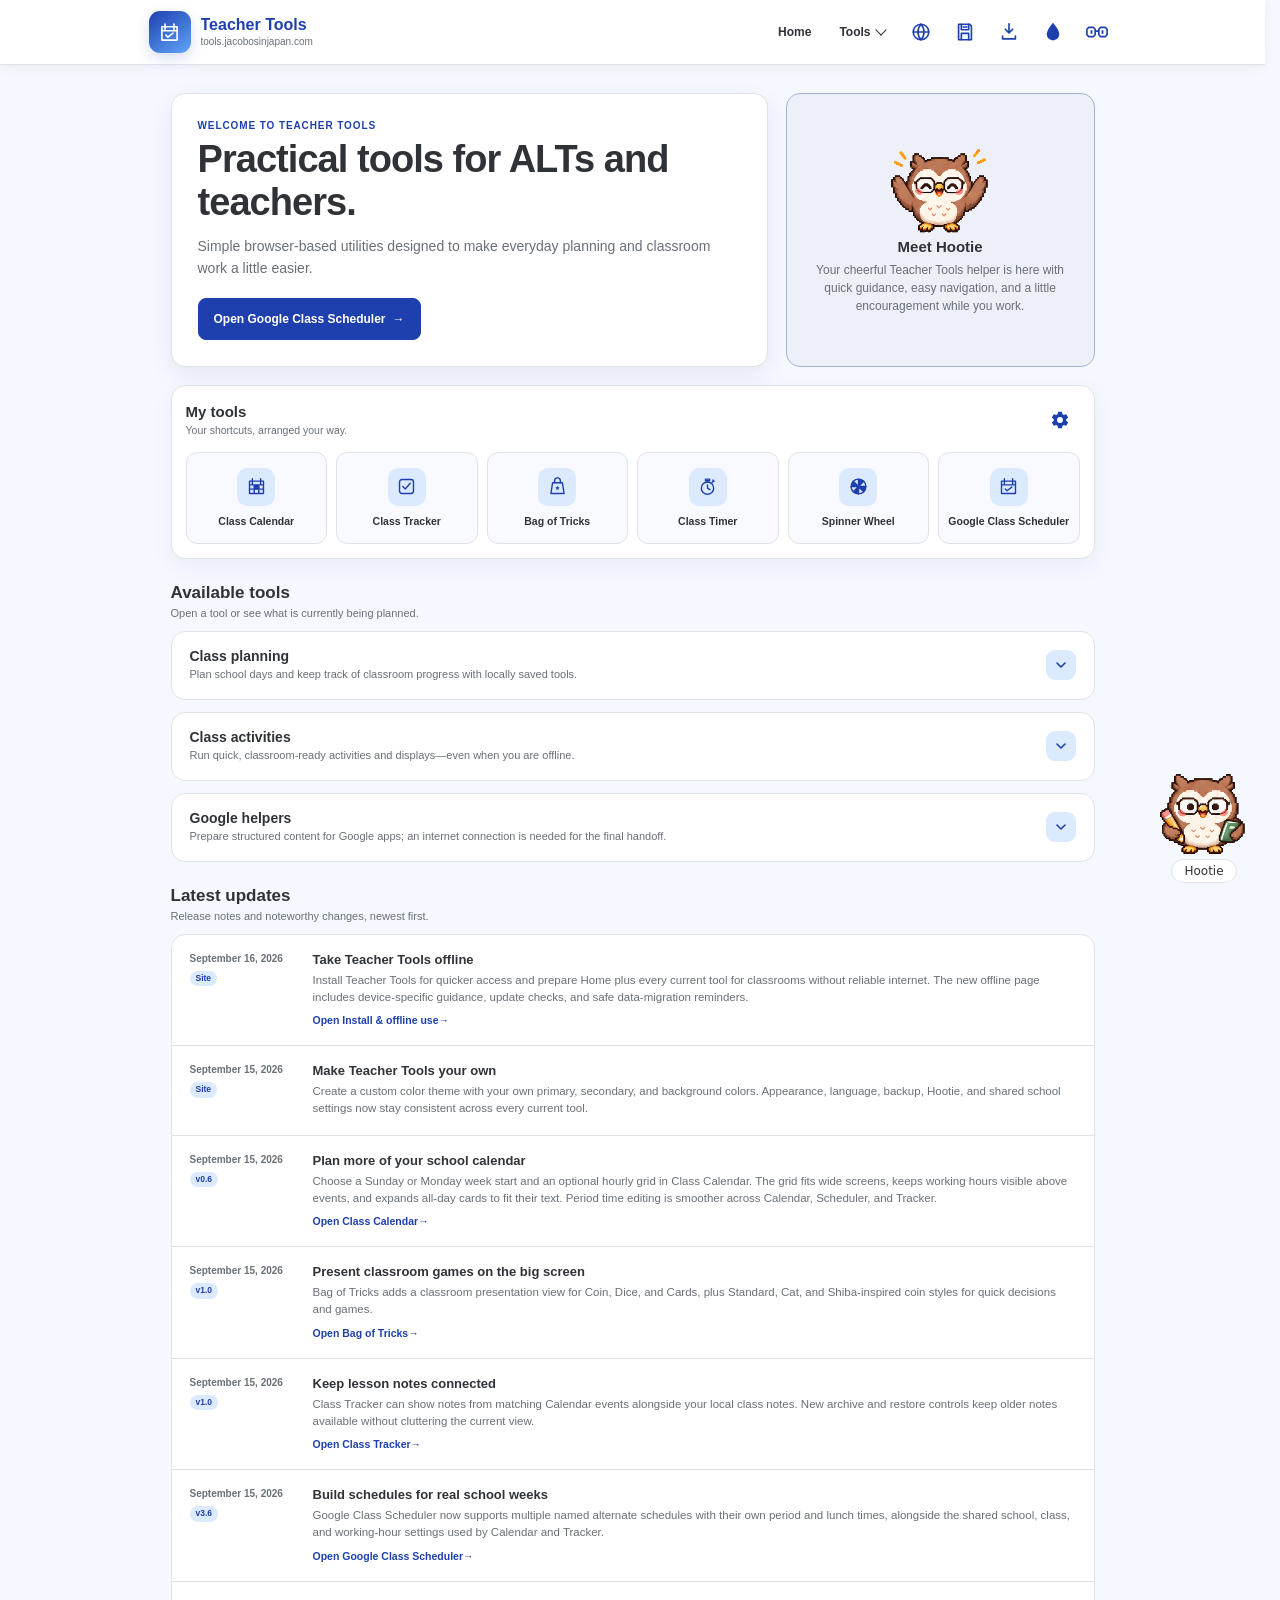
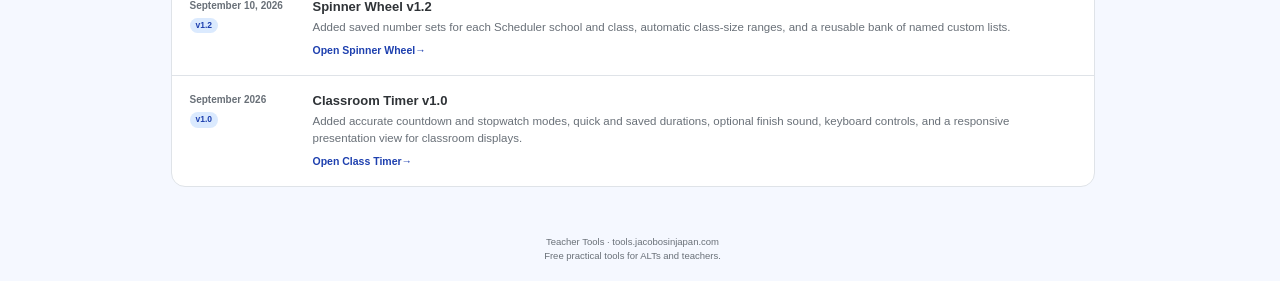
==== commit 2d50ae49: "Bug fixes and minor Calendar updates" ====
--- a/index.html
+++ b/index.html
@@ -2011,7 +2011,7 @@
 
                 <article class="update-entry">
                     <div class="update-date"><time datetime="2026-09-15" data-i18n="home.dateSep15">September 15, 2026</time><span class="update-version">v0.6</span></div>
-                    <div><h3 class="update-title" data-i18n="home.updateCalendarLatestTitle">Plan more of your school calendar</h3><p class="update-copy" data-i18n="home.updateCalendarLatestCopy">Class Calendar now includes statistics with class counts, school totals, and category-hour charts, plus date-specific working locations for split days. Holidays, multi-day events, and named alternate schedules help you plan the rest.</p><a class="update-link" href="/calendar/"><span data-i18n="home.calendarLink">Open Class Calendar</span> →</a></div>
+                    <div><h3 class="update-title" data-i18n="home.updateCalendarLatestTitle">Plan more of your school calendar</h3><p class="update-copy" data-i18n="home.updateCalendarLatestCopy">Choose a Sunday or Monday week start and an optional hourly grid in Class Calendar. The grid fits wide screens, keeps working hours visible above events, and expands all-day cards to fit their text. Period time editing is smoother across Calendar, Scheduler, and Tracker.</p><a class="update-link" href="/calendar/"><span data-i18n="home.calendarLink">Open Class Calendar</span> →</a></div>
                 </article>
 
                 <article class="update-entry">
@@ -3519,7 +3519,7 @@
                     "home.updateAppearanceTitle": "Make Teacher Tools your own",
                     "home.updateAppearanceCopy": "Create a custom color theme with your own primary, secondary, and background colors. Appearance, language, backup, Hootie, and shared school settings now stay consistent across every current tool.",
                     "home.updateCalendarLatestTitle": "Plan more of your school calendar",
-                    "home.updateCalendarLatestCopy": "Class Calendar now includes statistics with class counts, school totals, and category-hour charts, plus date-specific working locations for split days. Holidays, multi-day events, and named alternate schedules help you plan the rest.",
+                    "home.updateCalendarLatestCopy": "Choose a Sunday or Monday week start and an optional hourly grid in Class Calendar. The grid fits wide screens, keeps working hours visible above events, and expands all-day cards to fit their text. Period time editing is smoother across Calendar, Scheduler, and Tracker.",
                     "home.updateTricksLatestTitle": "Present classroom games on the big screen",
                     "home.updateTricksLatestCopy": "Bag of Tricks adds a classroom presentation view for Coin, Dice, and Cards, plus Standard, Cat, and Shiba-inspired coin styles for quick decisions and games.",
                     "home.updateTrackerLatestTitle": "Keep lesson notes connected",
@@ -3595,7 +3595,7 @@
                     "home.updateAppearanceTitle": "Teacher Toolsを自分好みに",
                     "home.updateAppearanceCopy": "メインカラー、サブカラー、背景色を選んで、オリジナルの配色を作れるようになりました。外観、言語、バックアップ、Hootie、学校の共有設定も、現在のすべてのツールで統一されています。",
                     "home.updateCalendarLatestTitle": "学校カレンダーをもっと幅広く計画",
-                    "home.updateCalendarLatestCopy": "クラスカレンダーに、クラス別の授業回数、学校別の合計、カテゴリ別時間のグラフを確認できる統計機能を追加しました。日付ごとの勤務場所も設定でき、午前・午後で異なる場所に勤務する日にも対応します。祝日、複数日の予定、名前付きの代替時間割も利用できます。",
+                    "home.updateCalendarLatestCopy": "クラスカレンダーで週の始まりを日曜・月曜から選び、時間ごとのグリッド表示に切り替えられるようになりました。広い画面では一週間を見渡せ、勤務時間は予定の上に表示されます。終日の予定は内容に合わせて広がります。Calendar・Scheduler・Trackerの時限の時刻入力も改善しました。",
                     "home.updateTricksLatestTitle": "教室ゲームを大画面で表示",
                     "home.updateTricksLatestCopy": "お楽しみツールに、コイン、サイコロ、カードを大きく見せるプレゼン表示を追加しました。コインは標準、ネコ、柴犬風のデザインから選べます。",
                     "home.updateTrackerLatestTitle": "授業メモをつなげて管理",
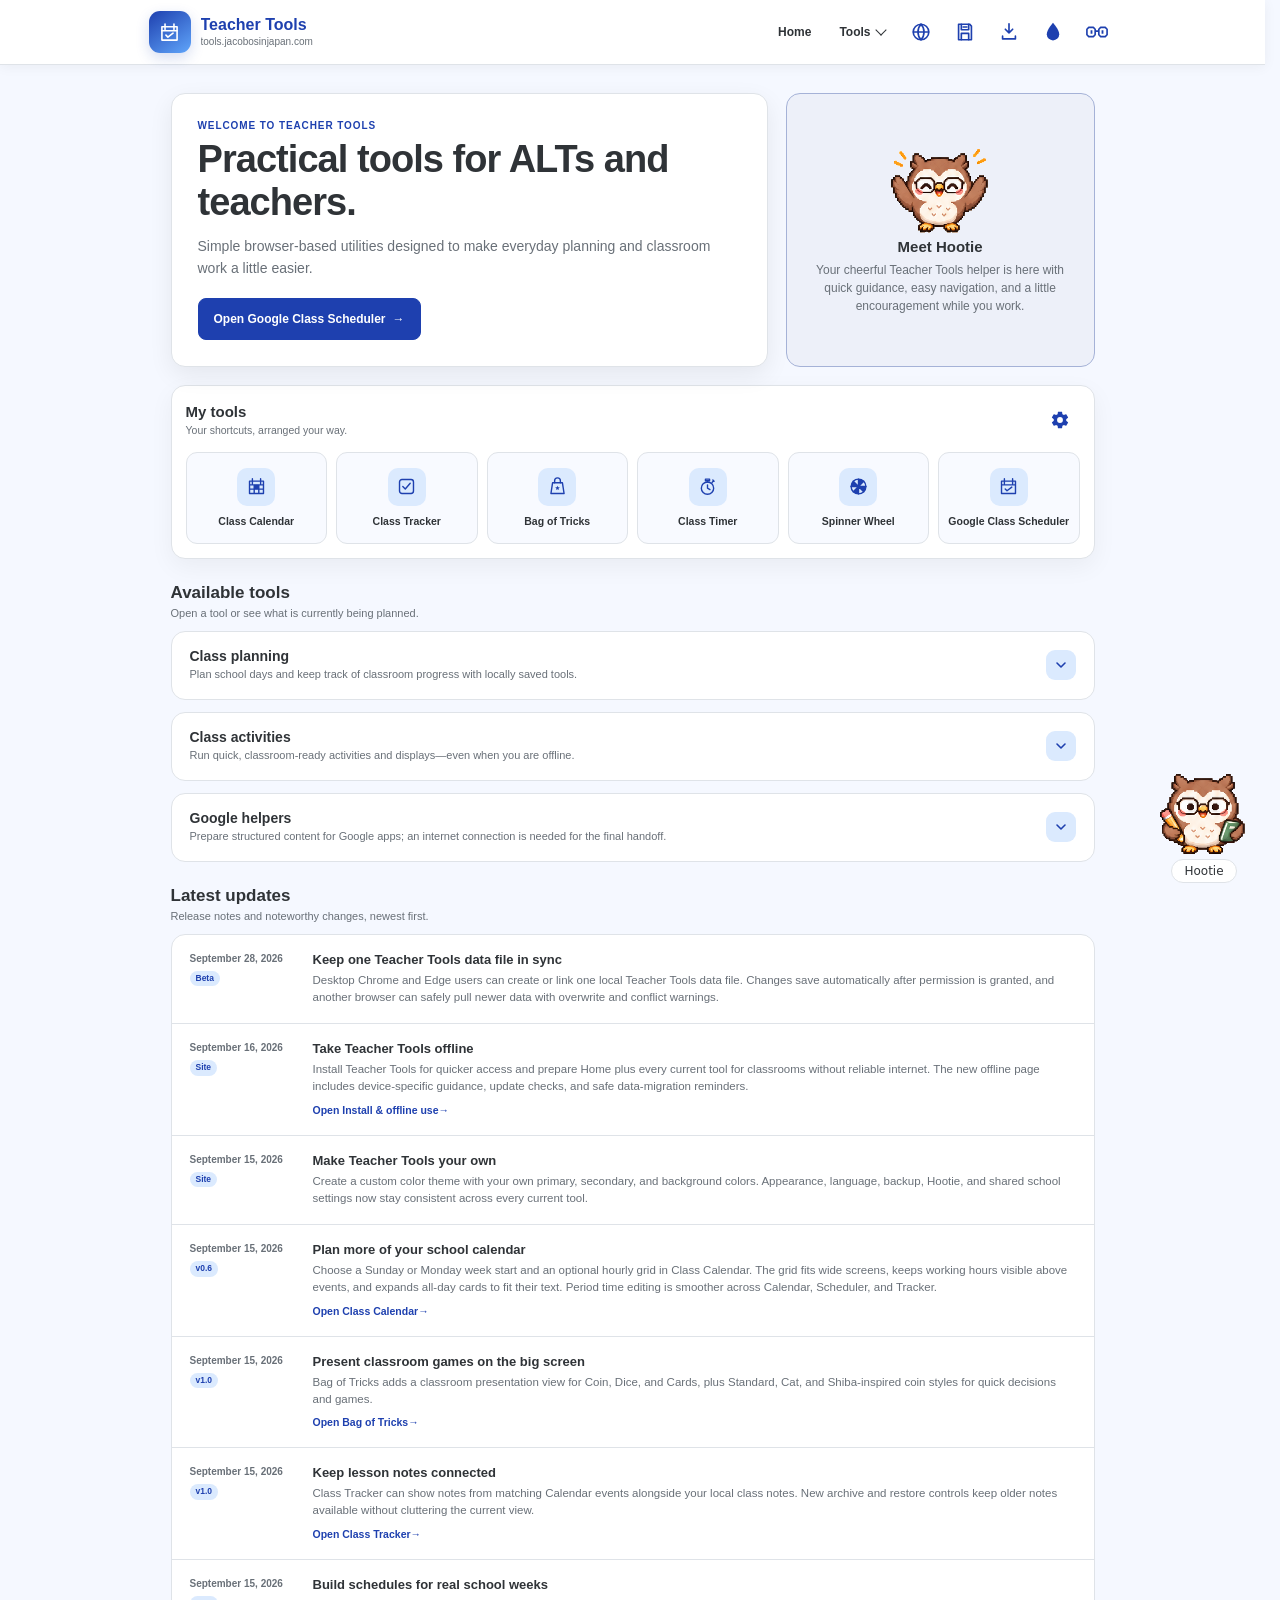
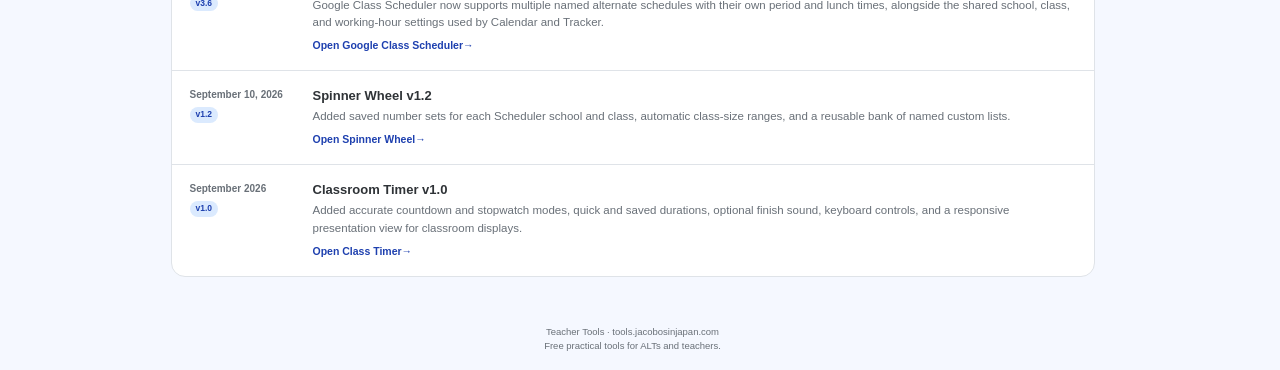
==== commit d56d46ec: "Synced file support beta for Chrome and Edge" ====
--- a/index.html
+++ b/index.html
@@ -363,7 +363,7 @@
             box-shadow: 0 16px 38px rgba(0, 0, 0, 0.18);
         }
          .site-tools-menu { width: min(300px, calc(100vw - 32px)); padding: 7px; }
-        .site-data-panel { z-index: 121; width: min(380px, calc(100vw - 32px)); padding: 13px; }
+        .site-data-panel { z-index: 121; box-sizing: border-box; width: min(420px, calc(100vw - 32px)); max-width: calc(100vw - 32px); max-height: min(720px, calc(100vh - 92px)); overflow-x: hidden; overflow-y: auto; padding: 13px; }
         .site-language-panel { z-index: 121; width: min(340px, calc(100vw - 32px)); padding: 13px; }
         .site-theme-panel { z-index: 121; width: min(340px, calc(100vw - 32px)); padding: 13px; }
         .site-tools-menu[hidden], .site-language-panel[hidden], .site-data-panel[hidden], .site-theme-panel[hidden] { display: none; }
@@ -594,6 +594,61 @@
             line-height: 1.4;
         }
          .site-data-status.error { color: var(--danger); }
+        .site-linked-data {
+            margin-top: 12px;
+            padding-top: 12px;
+            border-top: 1px solid var(--line);
+        }
+        .site-linked-data-heading {
+            display: flex;
+            align-items: center;
+            gap: 7px;
+        }
+        .site-linked-data-heading h3 { margin: 0; font-size: 11.5px; }
+        .site-beta-badge {
+            padding: 2px 5px;
+            color: var(--accent);
+            background: var(--accent-soft);
+            border: 1px solid var(--accent-border);
+            border-radius: 999px;
+            font-size: 7.5px;
+            font-weight: 800;
+            letter-spacing: .08em;
+        }
+        .site-linked-data-file {
+            margin: 8px 0;
+            padding: 7px 8px;
+            overflow-wrap: anywhere;
+            color: var(--text);
+            background: var(--panel);
+            border: 1px solid var(--line);
+            border-radius: 7px;
+            font-size: 9.5px;
+            font-weight: 700;
+        }
+        .site-linked-data-last-saved {
+            margin: -2px 1px 8px;
+            color: var(--muted);
+            font-size: 9px;
+            font-weight: 650;
+        }
+        .site-linked-data-permission {
+            margin: -1px 0 8px;
+            padding: 7px 8px;
+            color: var(--text);
+            background: var(--accent-soft);
+            border-left: 3px solid var(--accent);
+            border-radius: 5px;
+            font-size: 9.5px;
+            line-height: 1.45;
+        }
+        .site-linked-data-actions {
+            display: grid;
+            grid-template-columns: repeat(2, minmax(0, 1fr));
+            gap: 7px;
+        }
+        .site-linked-data-actions > * { min-width: 0; }
+        .site-linked-data-disconnect { grid-column: 1 / -1; }
          .site-theme-options {
             display: grid;
             grid-template-columns: repeat(2, minmax(0, 1fr));
@@ -1794,6 +1849,24 @@
                 </div>
                 <input type="file" id="siteDataImportFile" class="site-data-file" accept=".json,application/json">
                 <p class="site-data-note" data-i18n="backup.note">Importing replaces saved data for tools included in the file. Data for other tools remains unchanged. Older Scheduler and Spinner Wheel backup files are supported.</p>
+                <section class="site-linked-data" aria-labelledby="siteLinkedDataTitle">
+                    <div class="site-linked-data-heading">
+                        <h3 id="siteLinkedDataTitle" data-i18n="linked.title">Linked data file</h3>
+                        <span class="site-beta-badge" data-i18n="linked.beta">CHROME/EDGE BETA</span>
+                    </div>
+                    <p class="site-data-note" data-i18n="linked.help">Keep the browser's saved data connected to one JSON file. Available in desktop Chrome and Edge.</p>
+                    <p id="siteLinkedDataFile" class="site-linked-data-file" data-i18n="linked.none">No file linked</p>
+                    <p id="siteLinkedDataLastSaved" class="site-linked-data-last-saved" hidden></p>
+                    <p id="siteLinkedDataPermissionHelp" class="site-linked-data-permission" data-i18n="linked.permissionHelp" hidden>Chrome may require one additional confirmation before automatic saving can begin.</p>
+                    <div class="site-linked-data-actions">
+                        <button type="button" id="siteLinkedDataCreate" class="site-data-action" data-i18n="linked.create">Create file</button>
+                        <button type="button" id="siteLinkedDataLink" class="site-data-action" data-i18n="linked.link">Link existing</button>
+                        <button type="button" id="siteLinkedDataLoad" class="site-data-action" data-i18n="linked.load" disabled>Pull synced data</button>
+                        <button type="button" id="siteLinkedDataSave" class="site-data-action" data-i18n="linked.save" disabled>Save changes</button>
+                        <button type="button" id="siteLinkedDataDisconnect" class="site-data-action site-linked-data-disconnect" data-i18n="linked.disconnect" disabled>Disconnect</button>
+                    </div>
+                    <p id="siteLinkedDataStatus" class="site-data-status" role="status" aria-live="polite"></p>
+                </section>
                 <p id="siteDataStatus" class="site-data-status" role="status" aria-live="polite"></p>
             </section>
              <section id="siteLanguagePanel" class="site-language-panel" role="dialog" aria-labelledby="siteLanguageTitle" hidden>
@@ -1999,6 +2072,11 @@
             </div>
 
             <div class="updates-panel">
+                <article class="update-entry">
+                    <div class="update-date"><time datetime="2026-09-28" data-i18n="home.dateSep28">September 28, 2026</time><span class="update-version" data-i18n="home.betaVersion">Beta</span></div>
+                    <div><h3 class="update-title" data-i18n="home.updateLinkedDataTitle">Keep one Teacher Tools data file in sync</h3><p class="update-copy" data-i18n="home.updateLinkedDataCopy">Desktop Chrome and Edge users can create or link one local Teacher Tools data file. Changes save automatically after permission is granted, and another browser can safely pull newer data with overwrite and conflict warnings.</p></div>
+                </article>
+
                 <article class="update-entry">
                     <div class="update-date"><time datetime="2026-09-16" data-i18n="home.dateSep16">September 16, 2026</time><span class="update-version" data-i18n="home.siteVersion">Site</span></div>
                     <div><h3 class="update-title" data-i18n="home.updateOfflineTitle">Take Teacher Tools offline</h3><p class="update-copy" data-i18n="home.updateOfflineCopy">Install Teacher Tools for quicker access and prepare Home plus every current tool for classrooms without reliable internet. The new offline page includes device-specific guidance, update checks, and safe data-migration reminders.</p><a class="update-link" href="/offline/"><span data-i18n="home.offlineLink">Open Install & offline use</span> →</a></div>
@@ -2212,6 +2290,35 @@
                     "backup.success": "Backup imported successfully. Reloading this page…",
                     "backup.successAlert": "Teacher Tools backup imported successfully. This page will now reload.",
                     "backup.importError": "The backup could not be imported.",
+                    "linked.title": "Linked data file",
+                    "linked.beta": "CHROME/EDGE BETA",
+                    "linked.help": "Keep the browser's saved data connected to one JSON file. Available in desktop Chrome and Edge.",
+                    "linked.none": "No file linked",
+                    "linked.create": "Create file",
+                    "linked.link": "Link existing",
+                    "linked.load": "Pull synced data",
+                    "linked.save": "Save changes",
+                    "linked.enable": "Enable autosave",
+                    "linked.disconnect": "Disconnect",
+                    "linked.unsupported": "Linked files require desktop Chrome or Edge. In Safari and Firefox, use backup export and import instead.",
+                    "linked.lastSaved": "Last saved: {time}",
+                    "linked.linkCancelled": "Linking cancelled. Your previous connection was not changed.",
+                    "linked.ready": "Linked to {name}. Changes save automatically while permission remains available.",
+                    "linked.permission": "Permission required. Choose Enable autosave and approve access to {name}.",
+                    "linked.permissionHelp": "Chrome may require one additional confirmation before automatic saving can begin.",
+                    "linked.created": "Created and linked {name}.",
+                    "linked.loaded": "Loaded {name}. Reloading this page…",
+                    "linked.saved": "Saved current Teacher Tools data to {name}.",
+                    "linked.automatic": "Automatically saved to {name}.",
+                    "linked.disconnected": "Linked file disconnected. The file itself was not deleted.",
+                    "linked.invalid": "The selected file is not a valid current Teacher Tools data file.",
+                    "linked.fileChanged": "Synced changes are waiting. Choose Pull synced data to use them, or Save changes to replace them.",
+                    "linked.pending": "Browser changes are waiting to be saved to {name}.",
+                    "linked.conflict": "Both this browser and the linked file changed. Choose Pull synced data or Save changes; nothing was overwritten.",
+                    "linked.loadConfirm": "Pull synced data from {name}? This replaces the browser's supported Teacher Tools records with the file's records, then reloads the page.",
+                    "linked.autoPullConfirm": "New synced data was detected in {name}, possibly from another browser. Load it now? This browser's Teacher Tools data will be overwritten. Choose Cancel to review and use Pull synced data or Save changes manually.",
+                    "linked.saveConfirm": "The linked file changed elsewhere. Replace it with this browser's current data?",
+                    "linked.error": "The linked file could not be accessed.",
                     "record.calendar": "Class Calendar",
                     "record.appearance": "Site appearance",
                     "record.language": "Site language",
@@ -2309,6 +2416,35 @@
                     "backup.success": "バックアップを読み込みました。ページを再読み込みしています…",
                     "backup.successAlert": "Teacher Toolsのバックアップを読み込みました。このページを再読み込みします。",
                     "backup.importError": "バックアップを読み込めませんでした。",
+                    "linked.title": "リンク済みデータファイル",
+                    "linked.beta": "CHROME/EDGE ベータ",
+                    "linked.help": "ブラウザの保存データを1つのJSONファイルに接続します。デスクトップ版ChromeとEdgeで利用できます。",
+                    "linked.none": "ファイル未接続",
+                    "linked.create": "ファイルを作成",
+                    "linked.link": "既存ファイルを接続",
+                    "linked.load": "同期データを取り込む",
+                    "linked.save": "変更を保存",
+                    "linked.enable": "自動保存を有効にする",
+                    "linked.disconnect": "接続を解除",
+                    "linked.unsupported": "リンク済みファイルにはデスクトップ版ChromeまたはEdgeが必要です。SafariとFirefoxではバックアップの書き出し・読み込みを利用してください。",
+                    "linked.lastSaved": "最終保存：{time}",
+                    "linked.linkCancelled": "接続をキャンセルしました。以前の接続は変更されていません。",
+                    "linked.ready": "{name}に接続しました。権限が有効な間は変更を自動保存します。",
+                    "linked.permission": "権限が必要です。「自動保存を有効にする」を選び、{name}へのアクセスを許可してください。",
+                    "linked.permissionHelp": "自動保存を開始する前に、Chromeで追加の確認が必要になる場合があります。",
+                    "linked.created": "{name}を作成して接続しました。",
+                    "linked.loaded": "{name}を読み込みました。ページを再読み込みしています…",
+                    "linked.saved": "現在のTeacher Toolsデータを{name}に保存しました。",
+                    "linked.automatic": "{name}に自動保存しました。",
+                    "linked.disconnected": "ファイルとの接続を解除しました。ファイル自体は削除されていません。",
+                    "linked.invalid": "選択したファイルは、現在のTeacher Toolsデータファイルとして有効ではありません。",
+                    "linked.fileChanged": "同期された変更があります。「同期データを取り込む」で反映するか、「変更を保存」で置き換えてください。",
+                    "linked.pending": "ブラウザの変更は{name}への保存待ちです。",
+                    "linked.conflict": "このブラウザとリンク済みファイルの両方が変更されています。「同期データを取り込む」または「変更を保存」を選んでください。データは上書きされていません。",
+                    "linked.loadConfirm": "{name}から同期データを取り込みますか？ ファイル内の対応データでブラウザの保存データを置き換え、ページを再読み込みします。",
+                    "linked.autoPullConfirm": "{name}に新しい同期データが見つかりました。別のブラウザからの変更かもしれません。今すぐ取り込みますか？ このブラウザのTeacher Toolsデータは上書きされます。キャンセルすると、「同期データを取り込む」または「変更を保存」で手動確認できます。",
+                    "linked.saveConfirm": "リンク済みファイルが別の場所で変更されています。このブラウザの現在のデータで置き換えますか？",
+                    "linked.error": "リンク済みファイルにアクセスできませんでした。",
                     "record.calendar": "クラスカレンダー",
                     "record.appearance": "サイトの外観",
                     "record.language": "サイトの言語",
@@ -2336,6 +2472,9 @@
             const SITE_BACKUP_APP_ID = "teacher-tools-site-backup";
             const SITE_BACKUP_SCHEMA_VERSION = 1;
             const SITE_BACKUP_MAX_BYTES = 5 * 1024 * 1024;
+            const LINKED_DATA_DB = "teacher-tools-linked-data-v1";
+            const LINKED_DATA_STORE = "connections";
+            const LINKED_DATA_KEY = "primary";
             const SITE_DATA_RECORDS = Object.freeze([
                 {
                     id: "language",
@@ -2504,6 +2643,7 @@
                 if (choice) choice.value = activeLanguage;
                 applyDocumentTranslations();
                 if (document.getElementById("siteDataSummary")) updateSiteDataSummary();
+                if (document.getElementById("siteLinkedDataCreate")) updateLinkedDataControls();
                 setSiteDataStatus("");
                 if (persist) {
                     storageSet(SITE_LANGUAGE_KEY, JSON.stringify({ version: 1, language: activeLanguage }));
@@ -2658,6 +2798,401 @@
                 ));
             }
 
+            const linkedDataState = {
+                supported: "showOpenFilePicker" in window && "showSaveFilePicker" in window && "indexedDB" in window,
+                handle: null,
+                fileFingerprint: null,
+                localFingerprint: null,
+                busy: false,
+                conflict: false,
+                externalChange: false,
+                dismissedFileFingerprint: null,
+                permissionRequired: false,
+                lastSavedAt: null,
+                lastExternalCheck: 0,
+                timer: 0
+            };
+
+            function linkedDataPayload() {
+                const records = Object.fromEntries(
+                    siteDataSnapshot()
+                        .filter(record => record.state === "saved")
+                        .map(record => [record.definition.id, record.value])
+                );
+                return {
+                    app: SITE_BACKUP_APP_ID,
+                    schemaVersion: SITE_BACKUP_SCHEMA_VERSION,
+                    exportedAt: new Date().toISOString(),
+                    linkedFile: { beta: true, updatedAt: new Date().toISOString() },
+                    records
+                };
+            }
+
+            function linkedDataFingerprint(payload = linkedDataPayload()) {
+                return JSON.stringify(payload.records || {});
+            }
+
+            function linkedDataDatabase() {
+                return new Promise((resolve, reject) => {
+                    const request = indexedDB.open(LINKED_DATA_DB, 1);
+                    request.addEventListener("upgradeneeded", () => {
+                        if (!request.result.objectStoreNames.contains(LINKED_DATA_STORE)) {
+                            request.result.createObjectStore(LINKED_DATA_STORE);
+                        }
+                    });
+                    request.addEventListener("success", () => resolve(request.result));
+                    request.addEventListener("error", () => reject(request.error));
+                });
+            }
+
+            async function linkedDataRecord(value) {
+                const database = await linkedDataDatabase();
+                return new Promise((resolve, reject) => {
+                    const transaction = database.transaction(LINKED_DATA_STORE, value === undefined ? "readonly" : "readwrite");
+                    const store = transaction.objectStore(LINKED_DATA_STORE);
+                    const request = value === null
+                        ? store.delete(LINKED_DATA_KEY)
+                        : value === undefined
+                            ? store.get(LINKED_DATA_KEY)
+                            : store.put(value, LINKED_DATA_KEY);
+                    request.addEventListener("success", () => resolve(request.result));
+                    request.addEventListener("error", () => reject(request.error));
+                    transaction.addEventListener("complete", () => database.close());
+                });
+            }
+
+            function setLinkedDataStatus(message, error = false) {
+                const status = document.getElementById("siteLinkedDataStatus");
+                if (!status) return;
+                status.textContent = message;
+                status.classList.toggle("error", error);
+            }
+
+            function updateLinkedDataControls() {
+                const name = document.getElementById("siteLinkedDataFile");
+                const linked = Boolean(linkedDataState.handle);
+                if (name) name.textContent = linked
+                    ? linkedDataState.handle.name
+                    : translate("linked.none", "No file linked");
+                for (const id of ["siteLinkedDataLoad", "siteLinkedDataSave", "siteLinkedDataDisconnect"]) {
+                    const button = document.getElementById(id);
+                    if (button) button.disabled = !linked || linkedDataState.busy;
+                }
+                const saveButton = document.getElementById("siteLinkedDataSave");
+                if (saveButton) saveButton.textContent = linkedDataState.permissionRequired
+                    ? translate("linked.enable", "Enable autosave")
+                    : translate("linked.save", "Save changes");
+                const permissionHelp = document.getElementById("siteLinkedDataPermissionHelp");
+                if (permissionHelp) permissionHelp.hidden = !linked || !linkedDataState.permissionRequired;
+                const lastSaved = document.getElementById("siteLinkedDataLastSaved");
+                if (lastSaved) {
+                    const savedDate = linkedDataState.lastSavedAt ? new Date(linkedDataState.lastSavedAt) : null;
+                    const valid = savedDate && Number.isFinite(savedDate.getTime());
+                    lastSaved.hidden = !linked || !valid;
+                    lastSaved.textContent = valid
+                        ? translate("linked.lastSaved", `Last saved: ${savedDate.toLocaleString()}`, {
+                            time: new Intl.DateTimeFormat(activeLanguage === "ja" ? "ja-JP" : "en", {
+                                dateStyle: "medium",
+                                timeStyle: "short"
+                            }).format(savedDate)
+                        })
+                        : "";
+                }
+                for (const id of ["siteLinkedDataCreate", "siteLinkedDataLink"]) {
+                    const button = document.getElementById(id);
+                    if (button) button.disabled = !linkedDataState.supported || linkedDataState.busy;
+                }
+            }
+
+            async function linkedDataPermission(write = false, request = false) {
+                if (!linkedDataState.handle) return false;
+                const options = { mode: write ? "readwrite" : "read" };
+                let permission = await linkedDataState.handle.queryPermission(options);
+                if (permission !== "granted" && request) {
+                    permission = await linkedDataState.handle.requestPermission(options);
+                }
+                return permission === "granted";
+            }
+
+            async function readLinkedDataFile() {
+                const file = await linkedDataState.handle.getFile();
+                if (file.size > SITE_BACKUP_MAX_BYTES) throw new Error(translate("backup.tooLarge", "That file is too large to be a Teacher Tools backup."));
+                const payload = JSON.parse(await file.text());
+                globalBackupPlan(payload);
+                return payload;
+            }
+
+            async function rememberLinkedData() {
+                await linkedDataRecord({
+                    handle: linkedDataState.handle,
+                    fileFingerprint: linkedDataState.fileFingerprint,
+                    localFingerprint: linkedDataState.localFingerprint,
+                    lastSavedAt: linkedDataState.lastSavedAt
+                });
+            }
+
+            async function writeLinkedDataFile(automatic = false, force = false) {
+                if (!linkedDataState.handle || linkedDataState.busy) return false;
+                linkedDataState.busy = true;
+                updateLinkedDataControls();
+                try {
+                    if (!await linkedDataPermission(true, !automatic)) {
+                        linkedDataState.permissionRequired = true;
+                        setLinkedDataStatus(translate("linked.permission", `Permission required. Choose Enable autosave and approve access to ${linkedDataState.handle.name}.`, { name: linkedDataState.handle.name }));
+                        return false;
+                    }
+                    linkedDataState.permissionRequired = false;
+                    updateLinkedDataControls();
+                    if (!force && linkedDataState.fileFingerprint !== null) {
+                        const currentFile = await readLinkedDataFile();
+                        if (linkedDataFingerprint(currentFile) !== linkedDataState.fileFingerprint) {
+                            linkedDataState.conflict = true;
+                            linkedDataState.externalChange = true;
+                            setLinkedDataStatus(translate("linked.conflict", "Both this browser and the linked file changed. Choose Pull synced data or Save changes; nothing was overwritten."), true);
+                            return false;
+                        }
+                    }
+                    const payload = linkedDataPayload();
+                    const writable = await linkedDataState.handle.createWritable();
+                    await writable.write(JSON.stringify(payload, null, 2));
+                    await writable.close();
+                    linkedDataState.fileFingerprint = linkedDataFingerprint(payload);
+                    linkedDataState.localFingerprint = linkedDataState.fileFingerprint;
+                    linkedDataState.conflict = false;
+                    linkedDataState.externalChange = false;
+                    linkedDataState.dismissedFileFingerprint = null;
+                    linkedDataState.permissionRequired = false;
+                    linkedDataState.lastSavedAt = payload.exportedAt;
+                    await rememberLinkedData();
+                    setLinkedDataStatus(translate(
+                        automatic ? "linked.automatic" : "linked.saved",
+                        automatic ? `Automatically saved to ${linkedDataState.handle.name}.` : `Saved current Teacher Tools data to ${linkedDataState.handle.name}.`,
+                        { name: linkedDataState.handle.name }
+                    ));
+                    return true;
+                } catch (error) {
+                    setLinkedDataStatus(error instanceof Error ? error.message : translate("linked.error", "The linked file could not be accessed."), true);
+                    return false;
+                } finally {
+                    linkedDataState.busy = false;
+                    updateLinkedDataControls();
+                }
+            }
+
+            async function loadLinkedDataFile(confirmLoad = true) {
+                if (!linkedDataState.handle || linkedDataState.busy) return;
+                linkedDataState.busy = true;
+                updateLinkedDataControls();
+                try {
+                    if (!await linkedDataPermission(false, true)) throw new Error(translate("linked.error", "The linked file could not be accessed."));
+                    const payload = await readLinkedDataFile();
+                    if (confirmLoad && !window.confirm(translate("linked.loadConfirm", `Pull synced data from ${linkedDataState.handle.name}? This replaces the browser's supported Teacher Tools records with the file's records, then reloads the page.`, { name: linkedDataState.handle.name }))) return false;
+                    const plan = linkedDataImportPlan(payload);
+                    applyStorageChanges(plan.changes);
+                    linkedDataState.fileFingerprint = linkedDataFingerprint(payload);
+                    linkedDataState.localFingerprint = linkedDataState.fileFingerprint;
+                    linkedDataState.conflict = false;
+                    linkedDataState.externalChange = false;
+                    linkedDataState.dismissedFileFingerprint = null;
+                    linkedDataState.lastSavedAt = payload.exportedAt || new Date().toISOString();
+                    await rememberLinkedData();
+                    setLinkedDataStatus(translate("linked.loaded", `Loaded ${linkedDataState.handle.name}. Reloading this page…`, { name: linkedDataState.handle.name }));
+                    window.location.reload();
+                    return true;
+                } catch (error) {
+                    setLinkedDataStatus(error instanceof Error ? error.message : translate("linked.invalid", "The selected file is not a valid current Teacher Tools data file."), true);
+                    return null;
+                } finally {
+                    linkedDataState.busy = false;
+                    updateLinkedDataControls();
+                }
+            }
+
+            async function createLinkedDataFile() {
+                try {
+                    const handle = await window.showSaveFilePicker({
+                        id: "teacher-tools-linked-data",
+                        suggestedName: "Teacher Tools Data.json",
+                        types: [{ description: "Teacher Tools data", accept: { "application/json": [".json"] } }]
+                    });
+                    linkedDataState.handle = handle;
+                    linkedDataState.fileFingerprint = null;
+                    linkedDataState.localFingerprint = linkedDataFingerprint();
+                    linkedDataState.permissionRequired = false;
+                    linkedDataState.lastSavedAt = null;
+                    updateLinkedDataControls();
+                    if (await writeLinkedDataFile(false, true)) {
+                        setLinkedDataStatus(translate("linked.created", `Created and linked ${handle.name}.`, { name: handle.name }));
+                    }
+                } catch (error) {
+                    if (error?.name !== "AbortError") setLinkedDataStatus(translate("linked.error", "The linked file could not be accessed."), true);
+                }
+            }
+
+            async function linkExistingDataFile() {
+                const previous = {
+                    handle: linkedDataState.handle,
+                    fileFingerprint: linkedDataState.fileFingerprint,
+                    localFingerprint: linkedDataState.localFingerprint,
+                    conflict: linkedDataState.conflict,
+                    externalChange: linkedDataState.externalChange,
+                    dismissedFileFingerprint: linkedDataState.dismissedFileFingerprint,
+                    permissionRequired: linkedDataState.permissionRequired,
+                    lastSavedAt: linkedDataState.lastSavedAt
+                };
+                const restorePrevious = () => Object.assign(linkedDataState, previous);
+                try {
+                    const [handle] = await window.showOpenFilePicker({
+                        id: "teacher-tools-linked-data",
+                        multiple: false,
+                        types: [{ description: "Teacher Tools data", accept: { "application/json": [".json"] } }]
+                    });
+                    linkedDataState.handle = handle;
+                    linkedDataState.permissionRequired = false;
+                    const payload = await readLinkedDataFile();
+                    linkedDataState.fileFingerprint = linkedDataFingerprint(payload);
+                    linkedDataState.localFingerprint = linkedDataFingerprint();
+                    linkedDataState.lastSavedAt = payload.exportedAt || null;
+                    updateLinkedDataControls();
+                    const loaded = await loadLinkedDataFile(true);
+                    if (loaded === false) {
+                        restorePrevious();
+                        updateLinkedDataControls();
+                        setLinkedDataStatus(translate("linked.linkCancelled", "Linking cancelled. Your previous connection was not changed."));
+                    } else if (loaded === null) {
+                        restorePrevious();
+                        updateLinkedDataControls();
+                    }
+                } catch (error) {
+                    if (error?.name !== "AbortError") {
+                        restorePrevious();
+                        updateLinkedDataControls();
+                        setLinkedDataStatus(error instanceof Error ? error.message : translate("linked.invalid", "The selected file is not a valid current Teacher Tools data file."), true);
+                    }
+                }
+            }
+
+            async function disconnectLinkedDataFile() {
+                linkedDataState.handle = null;
+                linkedDataState.fileFingerprint = null;
+                linkedDataState.localFingerprint = null;
+                linkedDataState.conflict = false;
+                linkedDataState.externalChange = false;
+                linkedDataState.dismissedFileFingerprint = null;
+                linkedDataState.permissionRequired = false;
+                linkedDataState.lastSavedAt = null;
+                await linkedDataRecord(null);
+                updateLinkedDataControls();
+                setLinkedDataStatus(translate("linked.disconnected", "Linked file disconnected. The file itself was not deleted."));
+            }
+
+            async function offerExternalLinkedData(fileFingerprint) {
+                linkedDataState.externalChange = true;
+                setLinkedDataStatus(translate("linked.fileChanged", "Synced changes are waiting. Choose Pull synced data to use them, or Save changes to replace them."));
+                if (linkedDataState.dismissedFileFingerprint === fileFingerprint) return;
+                linkedDataState.dismissedFileFingerprint = fileFingerprint;
+                const accepted = window.confirm(translate(
+                    "linked.autoPullConfirm",
+                    `New synced data was detected in ${linkedDataState.handle.name}, possibly from another browser. Load it now? This browser's Teacher Tools data will be overwritten. Choose Cancel to review and use Pull synced data or Save changes manually.`,
+                    { name: linkedDataState.handle.name }
+                ));
+                if (accepted) await loadLinkedDataFile(false);
+            }
+
+            async function checkLinkedDataFile() {
+                const now = Date.now();
+                if (now - linkedDataState.lastExternalCheck < 4000) return;
+                linkedDataState.lastExternalCheck = now;
+                if (!await linkedDataPermission(false, false)) {
+                    linkedDataState.permissionRequired = true;
+                    updateLinkedDataControls();
+                    setLinkedDataStatus(translate("linked.permission", `Permission required. Choose Enable autosave and approve access to ${linkedDataState.handle.name}.`, { name: linkedDataState.handle.name }));
+                    return;
+                }
+                const payload = await readLinkedDataFile();
+                const fileNow = linkedDataFingerprint(payload);
+                if (linkedDataState.fileFingerprint === null || fileNow === linkedDataState.fileFingerprint) return;
+                const localChanged = linkedDataFingerprint() !== linkedDataState.localFingerprint;
+                if (localChanged) {
+                    linkedDataState.conflict = true;
+                    linkedDataState.externalChange = true;
+                    setLinkedDataStatus(translate("linked.conflict", "Both this browser and the linked file changed. Choose Pull synced data or Save changes; nothing was overwritten."), true);
+                    return;
+                }
+                await offerExternalLinkedData(fileNow);
+            }
+
+            async function linkedDataAutosaveCheck() {
+                if (!linkedDataState.handle || linkedDataState.busy || document.visibilityState === "hidden") return;
+                try {
+                    await checkLinkedDataFile();
+                } catch (error) {
+                    setLinkedDataStatus(error instanceof Error ? error.message : translate("linked.error", "The linked file could not be accessed."), true);
+                    return;
+                }
+                if (linkedDataState.conflict || linkedDataState.externalChange) return;
+                const local = linkedDataFingerprint();
+                if (local === linkedDataState.localFingerprint) return;
+                await writeLinkedDataFile(true);
+            }
+
+            async function initLinkedDataFile() {
+                if (!document.getElementById("siteLinkedDataCreate")) return;
+                if (!linkedDataState.supported) {
+                    updateLinkedDataControls();
+                    setLinkedDataStatus(translate("linked.unsupported", "Linked files are not supported in this browser. Backup export and import still work normally."), true);
+                    return;
+                }
+                document.getElementById("siteLinkedDataCreate").addEventListener("click", createLinkedDataFile);
+                document.getElementById("siteLinkedDataLink").addEventListener("click", linkExistingDataFile);
+                document.getElementById("siteLinkedDataLoad").addEventListener("click", () => loadLinkedDataFile(true));
+                document.getElementById("siteLinkedDataSave").addEventListener("click", async () => {
+                    let force = linkedDataState.conflict || linkedDataState.externalChange;
+                    if (force && !window.confirm(translate("linked.saveConfirm", "The linked file changed elsewhere. Replace it with this browser's current data?"))) return;
+                    await writeLinkedDataFile(false, force);
+                });
+                document.getElementById("siteLinkedDataDisconnect").addEventListener("click", disconnectLinkedDataFile);
+                try {
+                    const saved = await linkedDataRecord();
+                    if (saved?.handle) {
+                        linkedDataState.handle = saved.handle;
+                        linkedDataState.fileFingerprint = saved.fileFingerprint ?? null;
+                        linkedDataState.localFingerprint = saved.localFingerprint ?? linkedDataFingerprint();
+                        linkedDataState.lastSavedAt = saved.lastSavedAt ?? null;
+                        updateLinkedDataControls();
+                        if (await linkedDataPermission(false, false)) {
+                            const payload = await readLinkedDataFile();
+                            const fileNow = linkedDataFingerprint(payload);
+                            const localNow = linkedDataFingerprint();
+                            const fileChanged = linkedDataState.fileFingerprint !== null && fileNow !== linkedDataState.fileFingerprint;
+                            const localChanged = localNow !== linkedDataState.localFingerprint;
+                            if (fileChanged && localChanged) {
+                                linkedDataState.conflict = true;
+                                linkedDataState.externalChange = true;
+                                setLinkedDataStatus(translate("linked.conflict", "Both this browser and the linked file changed. Choose Pull synced data or Save changes; nothing was overwritten."), true);
+                            } else if (fileChanged) {
+                                await offerExternalLinkedData(fileNow);
+                            } else if (localChanged) {
+                                setLinkedDataStatus(translate("linked.pending", `Browser changes are waiting to be saved to ${saved.handle.name}.`, { name: saved.handle.name }));
+                            } else {
+                                setLinkedDataStatus(translate("linked.ready", `Linked to ${saved.handle.name}. Changes save automatically while permission remains available.`, { name: saved.handle.name }));
+                            }
+                        } else {
+                            linkedDataState.permissionRequired = true;
+                            setLinkedDataStatus(translate("linked.permission", `Permission required. Choose Enable autosave and approve access to ${saved.handle.name}.`, { name: saved.handle.name }));
+                        }
+                    }
+                } catch (error) {
+                    setLinkedDataStatus(translate("linked.error", "The linked file could not be accessed."), true);
+                }
+                updateLinkedDataControls();
+                linkedDataState.timer = window.setInterval(linkedDataAutosaveCheck, 1800);
+                document.addEventListener("visibilitychange", () => {
+                    if (document.visibilityState === "visible") linkedDataAutosaveCheck();
+                });
+                window.addEventListener("focus", linkedDataAutosaveCheck);
+            }
+
             function readFileText(file) {
                 return new Promise((resolve, reject) => {
                     const reader = new FileReader();
@@ -2691,6 +3226,17 @@
                     throw new Error(translate("backup.noSupportedData", "This backup does not contain any supported Teacher Tools data."));
                 }
                 return { changes, labels, legacy: false };
+            }
+
+            function linkedDataImportPlan(payload) {
+                const plan = globalBackupPlan(payload);
+                const included = new Set(Object.keys(payload.records));
+                SITE_DATA_RECORDS.forEach(definition => {
+                    if (!included.has(definition.id)) {
+                        plan.changes.push({ key: definition.storageKey, value: null });
+                    }
+                });
+                return plan;
             }
 
             function spinnerBackupPlan(payload) {
@@ -2851,6 +3397,7 @@
                     }
                 });
                 updateSiteDataSummary();
+                initLinkedDataFile();
             }
 
             function normalizeTheme(value) {
@@ -3508,11 +4055,15 @@
                     "home.slidesDescription": "Enter common lesson fields such as Today’s Goals and Target Language Structure, then generate a starter Google Slides presentation from a reusable template.",
                     "home.updatesTitle": "Latest updates",
                     "home.updatesDescription": "Release notes and noteworthy changes, newest first.",
+                    "home.dateSep28": "September 28, 2026",
                     "home.dateSep16": "September 16, 2026",
                     "home.dateSep15": "September 15, 2026",
                     "home.dateSep10": "September 10, 2026",
                     "home.dateSep": "September 2026",
                     "home.siteVersion": "Site",
+                    "home.betaVersion": "Beta",
+                    "home.updateLinkedDataTitle": "Keep one Teacher Tools data file in sync",
+                    "home.updateLinkedDataCopy": "Desktop Chrome and Edge users can create or link one local Teacher Tools data file. Changes save automatically after permission is granted, and another browser can safely pull newer data with overwrite and conflict warnings.",
                     "home.updateOfflineTitle": "Take Teacher Tools offline",
                     "home.updateOfflineCopy": "Install Teacher Tools for quicker access and prepare Home plus every current tool for classrooms without reliable internet. The new offline page includes device-specific guidance, update checks, and safe data-migration reminders.",
                     "home.offlineLink": "Open Install & offline use",
@@ -3584,11 +4135,15 @@
                     "home.slidesDescription": "「今日の目標」や「ターゲット表現」などの項目を入力し、再利用できるテンプレートからGoogleスライドのたたき台を作成します。",
                     "home.updatesTitle": "最新情報",
                     "home.updatesDescription": "リリース情報と主な変更点を新しい順に掲載しています。",
+                    "home.dateSep28": "2026年9月28日",
                     "home.dateSep16": "2026年9月16日",
                     "home.dateSep15": "2026年9月15日",
                     "home.dateSep10": "2026年9月10日",
                     "home.dateSep": "2026年9月",
                     "home.siteVersion": "サイト",
+                    "home.betaVersion": "ベータ",
+                    "home.updateLinkedDataTitle": "Teacher Toolsのデータファイルを同期",
+                    "home.updateLinkedDataCopy": "デスクトップ版ChromeとEdgeで、Teacher Toolsのローカルデータファイルを作成・接続できるようになりました。権限を許可すると変更を自動保存し、別のブラウザからも上書き・競合の警告を確認しながら新しいデータを安全に取り込めます。",
                     "home.updateOfflineTitle": "Teacher Toolsをオフラインでも利用",
                     "home.updateOfflineCopy": "Teacher Toolsをインストールしてすばやく開き、インターネットが不安定な教室でもホームと現在のすべてのツールを使えるよう準備できます。新しいオフラインページには、端末別の手順、更新確認、安全なデータ移行の案内があります。",
                     "home.offlineLink": "インストールとオフライン利用を開く",
